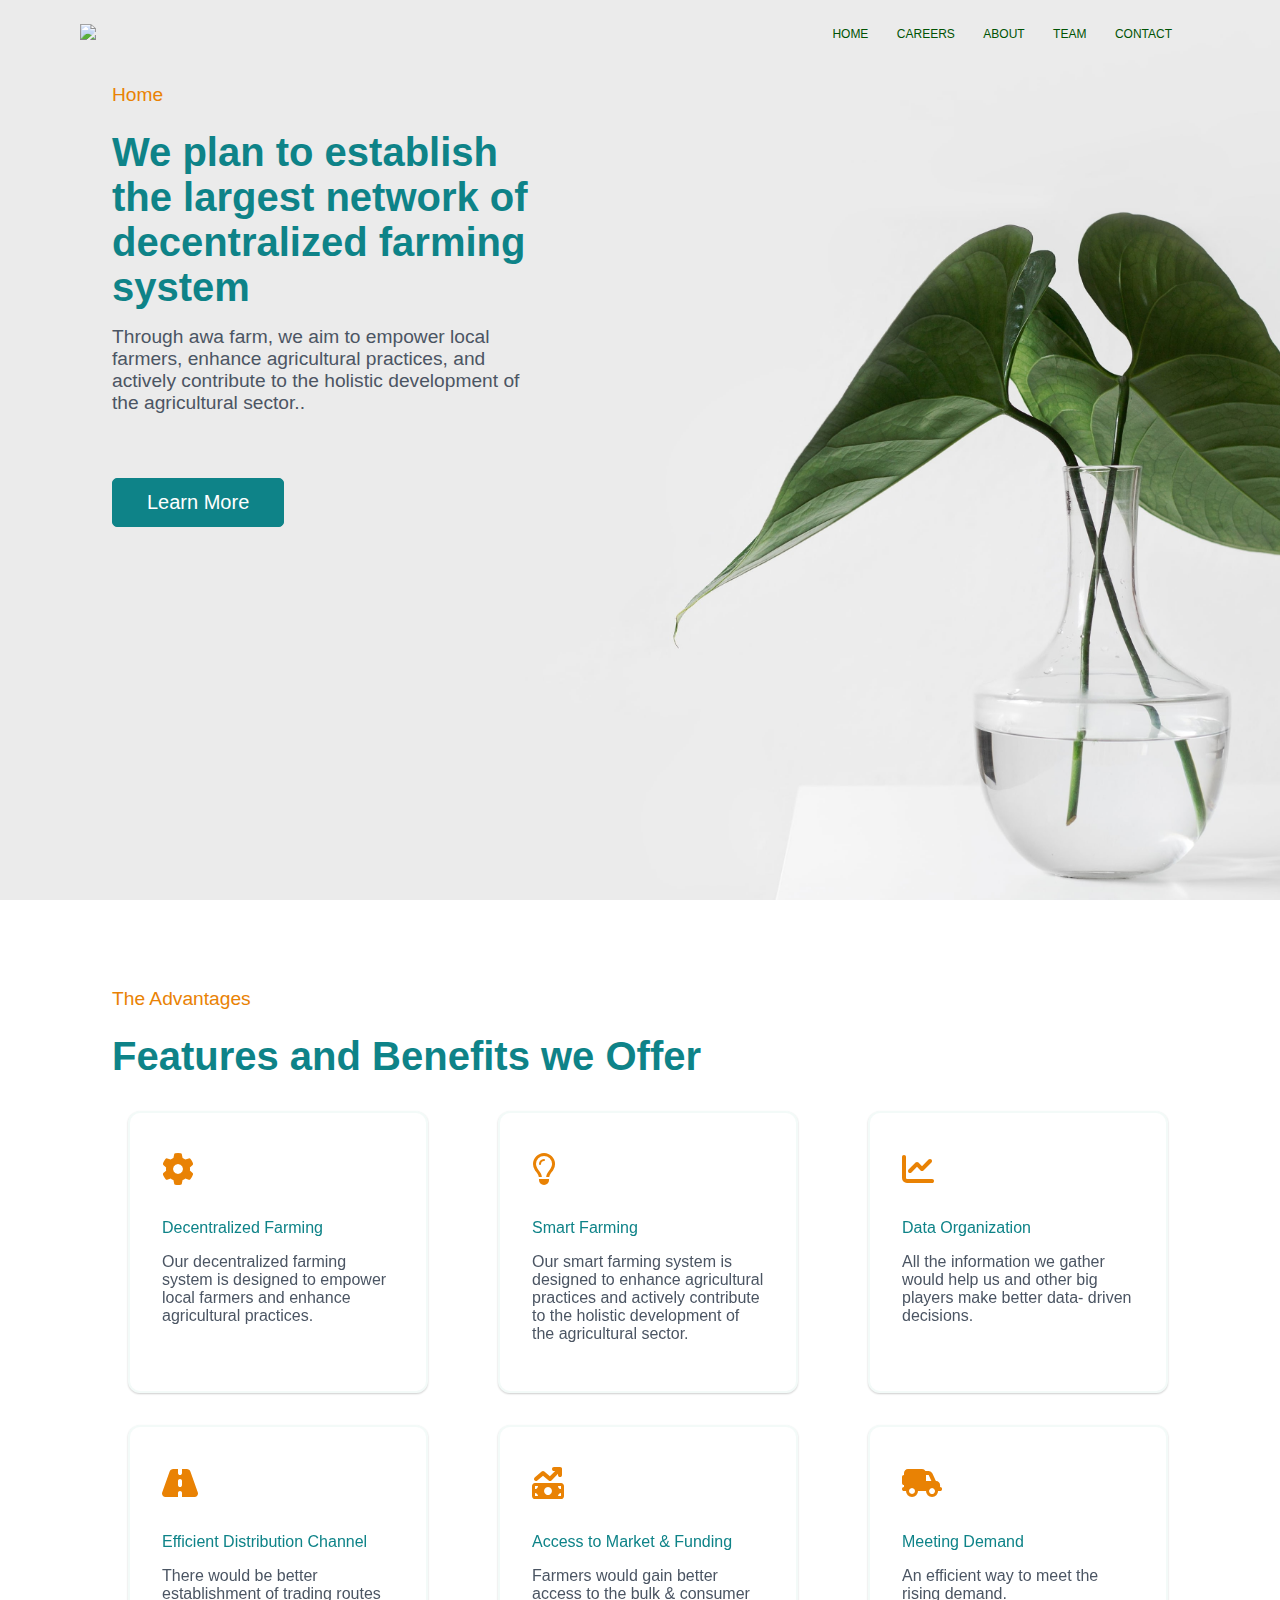
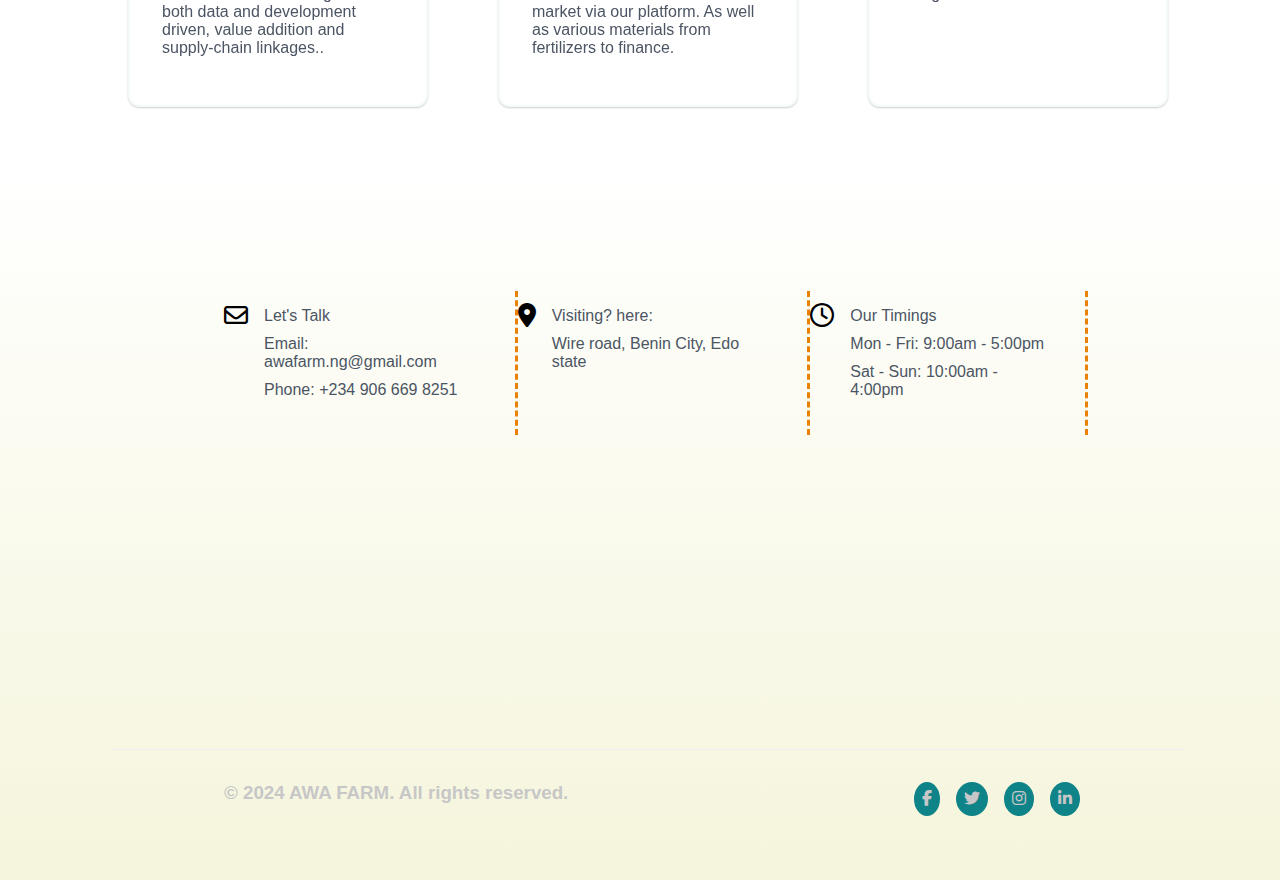
==== index.html @ efa435bb "index page design completed update features and links" ====
<!DOCTYPE html>
<html lang="en">
    <head>
        <meta charset="UTF-8">
        <!-- <meta http-equiv="X-UA-Compatible" content="IE=edge"> -->
        <meta name="viewport" content="width=device-width, initial-scale=1.0" />
        <link rel="stylesheet" href="style.css">
        <link rel="stylesheet" href="https://cdnjs.cloudflare.com/ajax/libs/font-awesome/6.4.0/css/all.min.css" />
        <title>AWA FARM</title>
    </head>
    <body>

        <div class="main">
            <div class="bg-image">
                <nav id="navbar">
                    <a href="#"><img src="./images/AWA FARM 2.svg"></a>
                    <div class="nav-links" id="navLinks">
                        <i class="fa fa-times" onclick="hideMenu()"></i>
        
                        <ul>
                            <li><a href="#">HOME</a></li>
                            <li><a href="#">CAREERS</a></li>
                            <li><a href="#">ABOUT</a></li>
                            <li><a href="#">TEAM</a></li>
                            <li><a href="#">CONTACT</a></li>
                        </ul>
                    </div>
                    <i class="fa fa-bars" onclick="showMenu()"></i>
                </nav>
                
                    <!-- home box 1 -->
                <section class="home1" id="home1">
                    <div class="home1-text">
                        <span>Home</span>
                        <!-- <h1 class="grey">We plan to establish </h1>
                        <h1 class="org">the largest netwSork of </h1>
                        <h1 class="grey">decentralized farming system</h1> -->
                        <h1 class="grey">We plan to establish the largest network of decentralized farming system</h1>
                        <p>Through awa farm, we aim to empower local farmers, enhance agricultural practices, and actively contribute to the holistic development of the agricultural sector..</p>
                        <a href="#" class="home1-btn">Learn More</a>
                    </div>

                    <!-- <img src="images/farmiot.jpg" alt=""> -->
                    <div class="imgdiv">
                    </div>
                </section>
                <!-- home box 1 end -->
            </div>
            <!-- hero end -->

            <section>
                <div class="home2">

                    
                    <span>The Advantages</span>
                    <h1>Features and Benefits we Offer</h1>
               

                    <div class="home2-row">
                        <div class="home2-col">
                            <div class="titlei"><i class="fa-solid fa-gear fa-2xl"></i></div>
                            <p class="title">Decentralized Farming</p>
                            <p>Our decentralized farming system is designed to empower local farmers and enhance agricultural practices.</p>
                        </div>
                        <div class="home2-col">
                            <div class="titlei"><i class="fa-regular fa-lightbulb fa-2xl"></i></div>
                            <p class="title">Smart Farming</p>
                            <p>Our smart farming system is designed to enhance agricultural practices and actively contribute to the holistic development of the agricultural sector.</p>
                        </div>
                        <div class="home2-col">
                            <div class="titlei">
                                <i class="fa-solid fa-chart-line fa-2xl"></i></div>
                            <p class="title">Data Organization</p>
                            <p>All the information we gather would help us and other big players make better data- driven decisions.</p>
                        </div>
                        <div class="home2-col">
                            <div class="titlei"><i class="fa-solid fa-road fa-2xl"></i></div>
                            <p class="title">Efficient Distribution Channel</p>
                            <p>There would be better establishment of trading routes both data and development driven, value addition and supply-chain linkages..</p>
                        </div>
                        <div class="home2-col">
                            <div class="titlei"><i class="fa-solid fa-money-bill-trend-up fa-2xl"></i></div>
                            <p class="title">Access to Market & Funding</p>
                            <p>Farmers would gain better access to the bulk & consumer market via our platform. As well as various materials from fertilizers to finance.</p>
                        </div>
                        <div class="home2-col">
                            <div class="titlei"><i class="fa-solid fa-truck-field fa-2xl"></i></div>
                            <p class="title">Meeting Demand</p>
                            <p>An efficient way to meet the rising demand.</p>
                        </div>
                    </div>

                </div>
            </section>


            <section class="home3">
                <section class="ft-2">
                    <footer>
                        <div class="footer-cont">
                            <div class="footer-col1">
                                <div class="footer-coli"><i class="fa-regular fa-envelope fa-xl"></i></div>
                                <div class="footer-col">
                                    <p>Let's Talk</p>
                                    <p>Email: awafarm.ng@gmail.com</p>
                                    <p>Phone: +234 906 669 8251</p>
                                </div>
                            </div>

                            <div class="footer-col1">
                                <div class="footer-coli"><i class="fa-solid fa-location-dot fa-xl"></i></div>
                                <div class="footer-col">
                                    <p>Visiting? here:</p>
                                    <p>Wire road, Benin City, Edo state</p>
                                </div>
                            </div>

                            <div class="footer-col1">
                                <div class="footer-coli"><i class="fa-regular fa-clock fa-xl"></i></div>
                                <div class="footer-col">
                                    <p>Our Timings</p>
                                    <p>Mon - Fri: 9:00am - 5:00pm</p>
                                    <p>Sat - Sun: 10:00am - 4:00pm</p>
                                </div>
                            </div>
                        </div>

                    </footer>
                </section>


                <section class="ft">
                    <div class="footer-cpr">
                        <div><h3>&copy; 2024 AWA FARM. All rights reserved.</h3></div>

                        <div class="socials">
                            <div class="circle"><a><i class="fa-brands fa-facebook-f"></i></a></div>
                            <div class="circle"><a><i class="fa-brands fa-twitter"></i></a></div>
                            <div class="circle"><a><i class="fa-brands fa-instagram"></i></a></div>
                            <div class="circle"><a><i class="fa-brands fa-linkedin-in"></i></a></div>
                        </div>
                    </div>
                </section>
            </section>
        </div>






















        <!-- <script type="module" src="/script.js" >
            var navLinks = document.getElementById("navLinks");

            function showMenu(){
                navLinks.style.right = "0";
            }

            function hideMenu(){
                navLinks.style.right = "-200px";
            }

            // When the user scrolls the page, execute myFunction
            window.onscroll = function() {myFunction()};

            // Get the navbar
            var navbar = document.getElementById("navbar");

            // Get the offset position of the navbar
            var sticky = navbar.offsetTop;

            // Add the sticky class to the navbar when you reach its scroll position. Remove "sticky" when you leave the scroll position
            function myFunction() {
            if (window.pageYOffset >= sticky) {
                navbar.classList.add("sticky")
            } else {
                navbar.classList.remove("sticky");
            }
            }
        </script> -->

        <script src="/script.js"></script>
    </body>
</html>
---- style.css ----
* {
    margin: 0; 
    padding: 0;
    font-family: Ubuntu,sans-serif,ui-sans-serif,system-ui,-apple-system,BlinkMacSystemFont,Segoe UI,Roboto,Helvetica Neue,Arial,Noto Sans,sans-serif,"Apple Color Emoji","Segoe UI Emoji",Segoe UI Symbol,"Noto Color Emoji";
    box-sizing: border-box;
}

.main{ 
    width: 100%;
    /* height: 100vh; */
    position: relative;
    overflow: hidden;
}

.bg-image{
    background-image: url(./images/wallpaperflare-cropped.jpg);
    background-position: center;
    background-size: cover;
    width: 100%;
    min-height: 100vh;
    background-repeat: no-repeat;
}

nav {
    display: flex;
    padding-top: 1rem;
    /* padding-bottom: 2rem; */
    justify-content: space-between;
    align-items: center;
    padding-left: 5rem;
    padding-right: 6rem;
    /* position: sticky; */
    /* top: 0; Stick to the top of the viewport */
    /* z-index: 100; Ensure the navbar is above other elements */
    /* background-color: transparent;
    transition: background-color 0.3s ease; */
 }
 
nav img {
    width: 150x;
    /* height: 60px; */
 }
 
.nav-links {
    flex: 1;
    text-align: right;
 }
 
.nav-links ul li {
    list-style: none;
    display: inline-block;
    padding: 8px 12px;
    position: relative;
 }
 
.nav-links ul li a {
    color: #005304;
    text-decoration: none;
    font-size: 0.75rem;
    /* font-family: Arial, Helvetica, sans-serif; */
 }
 
.nav-links ul li::after {
    content: '';
    width: 0%;
    height: 2px;
    background: #0e8388;
    display: block;
    margin:auto;
    transition: 0.5s;
 }
 
 .nav-links ul li:hover::after{
    width: 100%;
 }

 nav .fa {
    display: none;
 }

/* .sticky {
    position: fixed;
    top: 0;
    width: 100%;
}

.sticky + .content {
    padding-top: 60px;
} */




 /* home box 1 */

section {
    padding: 1rem 6rem 1.5rem 7rem;
}

.home1{
    display: flex;
    position: relative;
    width: 50%;
    /* min-height: 70vh; */
    align-items: center;
    /* flex: 1; */
    /* flex-wrap: wrap; */
}

.home1-text{
    /* display: flex; */
    /* flex-direction: column; */
    /* justify-content: center; */
    /* align-items: flex-start; */
    /* width: 50%; */
    /* overflow: hidden; */
    padding: 1rem 0  1rem 0;
}


.home1 .home1-text span, .home2 span{
    font-size: 1.2rem;
    font-weight: 400;
    color: #E98204;
    /* padding-bottom: 2rem; */
    /* animation-delay: 600s; */
}

.home1-text h1{
    font-size: 2.5rem;
    font-weight: 700;
    color: #0e8388;
    padding-bottom: 1rem;
    padding-top: 1.5rem;
    align-content: center;
    display: flex;
    flex-wrap: wrap;
    /* animation-delay: 600s; */
}

.home1-text p{
    font-size: 1.2rem;
    font-weight: 400;
    /* color: #0e8388; */
    color: #4b5563;
    padding-bottom: 1rem;
    /* animation-delay: 600s; */
}

.home1-btn {
    display: inline-block;
    text-decoration: none;
    border: 1px solid #fff;
    padding: 12px 34px;
    font-size: 20px;
    background: transparent;
    position: relative;
    cursor: pointer;
    background: #0e8388;
    color: #fff;
    margin-top: 3rem;
    animation-delay: 600s;
    /* font-weight: bold; */
    border: 1px solid #0e8388;
    border-radius: 5px;
 }
 
 .home1-btn:hover {
    /* background: #0e8388; */
    /* color: #fff; */
    border: 1px solid #000;
    transition: 1s;
 }


/* .imgdiv{ */
    /* background-color: red; */
    /* width: 50%;
    overflow: hidden;
    padding: 2rem; */
    /* text-wrap: wrap; */
/* } */

@media(max-width: 700px) {
    .bg-image{
        background: linear-gradient(#ebebeb,#d8edd9);
        /* background: linear-gradient(to right, #4eb1b8, #007c07); */
        transition: background-color 400s ease; 
        background-size: auto;
    }

    section {
        padding: 16px 40px;
    }

    nav{
        padding: 16px 40px 0 20px;
    }

    .home1-text h1{
        font-size: 20px;
        padding-bottom: 16px;
        padding-top: 20px;
        
    }
    .home1{
        width: 100%;
    }
 
    .home1-text{
        padding: 16px 0  0 0;
        align-items: center;
        text-align: center;
    }

    .home1-text p{
        font-size: 16px;
        padding-bottom: 14px;
    }

    .home1-btn{
        align-items: center;
        margin-top: 20px;
    }

    .nav-links ul li {
        display: block;
    }
 
    .nav-links {
        position: absolute;
        background: #0e8388;
        height: 100vh;
        width: 200px;
        top: 0;
        right: -300px;
        text-align: left;
        z-index: 2;
        transition: 1s;
    }
 
    .nav-links ul {
        padding: 30px;
    }

    .nav-links ul li a {
        color: #fff;
    }
    nav .fa {
        display: block;
        color: #d3d0d0;
        margin: 10px;
        font-size: 22px;
        cursor: pointer;
    }
 }
 

/* home2 */
.home2{
    /* height: 100vh; */
    width: 100%;
    background-color: #fff;
    padding-top: 4.5rem;
    margin-bottom: 1rem;
}


/* .home2 span{
    
} */

.home2 h1{
    font-size: 2.5rem;
    font-weight: 700;
    color: #0e8388;
    padding-bottom: 1rem;
    padding-top: 1.5rem;
    align-content: center;
    display: flex;
    flex-wrap: wrap;
    /* animation-delay: 600s; */
}

.home2-row{
    display: flex;
    flex-wrap: wrap;
    justify-content: space-between;
    /* width: 100%; */
    /* padding: 1rem 6rem 1.5rem 7rem; */
}

.home2-col{
    /* flex: 0 0 calc(33.333% - 32px); */
    flex: 0 0 300px;
    flex-wrap: wrap;
    /* width: 100%; */
    padding: 32px;
    border-radius: 0.75rem;
    box-sizing: border-box;
    /* box-shadow: #005304; */
    /* --tw-bg-opacity: 1; */
    /* background-color: rgb(251 252 248 / var(--tw-bg-opacity)); */
    border:2px solid rgba(220, 241, 234, 0.342);
    backdrop-filter: blur(30px);
    box-shadow: 0px 1px 2px 0px rgb(0 0 0 / .2); /* shadow alt 0 1px 3px 0 rgb(0 0 0 / .1)/ 0 0 10px rgba(0,0,0,.2)*/
    margin: 1rem;
}

.home2-col p{
    padding-bottom: 1rem;
    color: #4b5563;
} 

.home2-col .titlei{
    padding: 1rem 0;
    margin-bottom: 1.5rem;
}

.home2-col .title{
    color: #0e8388;
}

.home2-col i{
    color: #e98204;
}

/* footer */

.footer-cpr {
    color: #c7c7c7;
    display: flex;
    flex-wrap: wrap;
    justify-content: space-between;
    /* padding: 1rem 0; */
    margin: 1rem 0;
}

.footer-cpr .socials{
    display: flex;
    justify-content: center;
    align-items: center;
    /* padding: 1rem 0; */
}

.footer-cpr .socials .circle{
    background-color: #0e8388;
    border-radius: 50%;
    padding: 0.5rem;
    margin: 0 0.5rem;
    cursor: pointer;
}

.ft{
    border-top: 1px solid #eee;
}

.footer-cont{
    display: flex;
    /* flex-wrap: wrap; */
    justify-content: space-between;
    align-items: center;
    margin-top: 5rem;
    /* padding: 1rem 0; */
}

.footer-col1{
    padding: 1rem 0;
    margin: 1rem 0;
    display: flex;
    /* flex-wrap: wrap; */
    border-right: 3px dashed #e98204;
    height: 9rem;
}

.footer-col{
    margin-right: 2rem;
    margin-left: 1rem;
}

.footer-col p{
    color: #4b5563;
    margin-bottom: 10px;

}

footer{
    min-height: 50vh;
}

.home3{
    background: linear-gradient(to bottom, rgb(255, 255, 255), beige);
    
}

@media(max-width: 700px){
    .footer-cont{
        flex-direction: column;
        align-items: center;
    }

    .footer-col1{
        border-right: none;
        height: auto;
        width: 100%;
    }
}
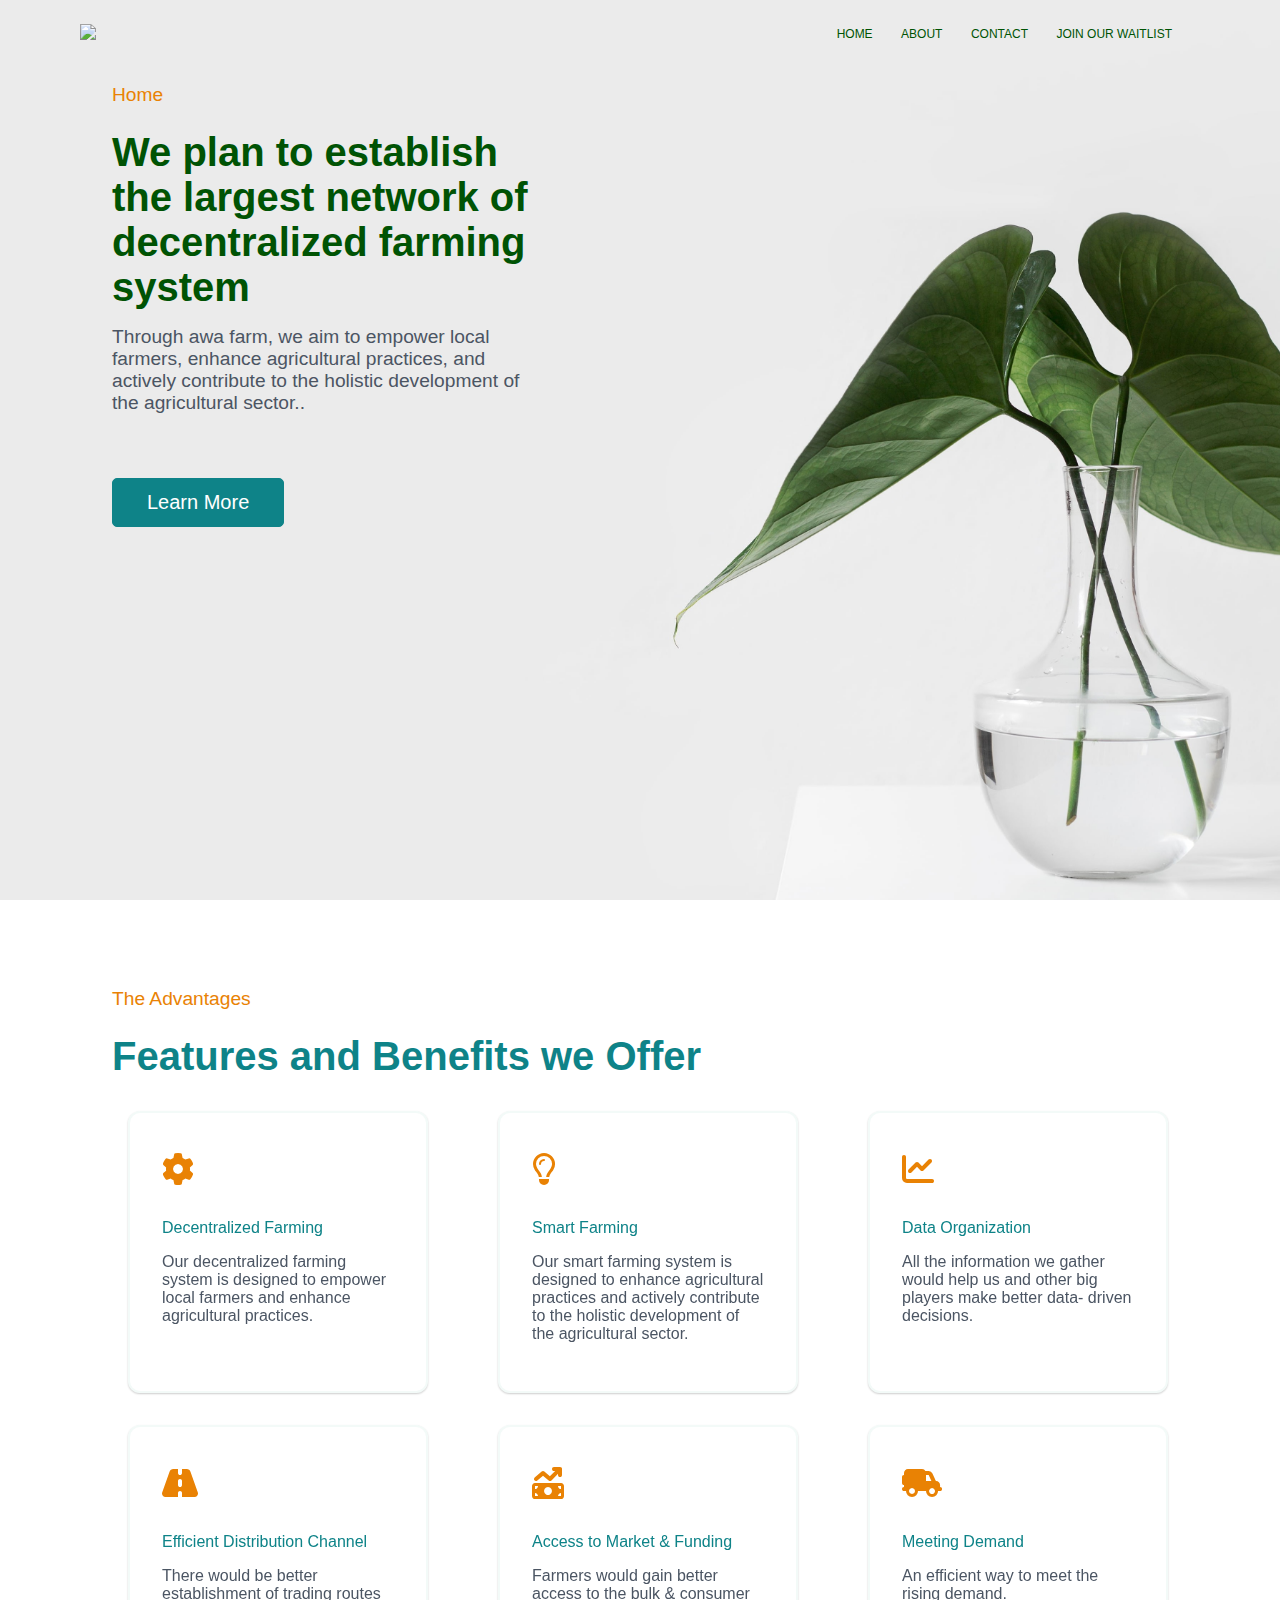
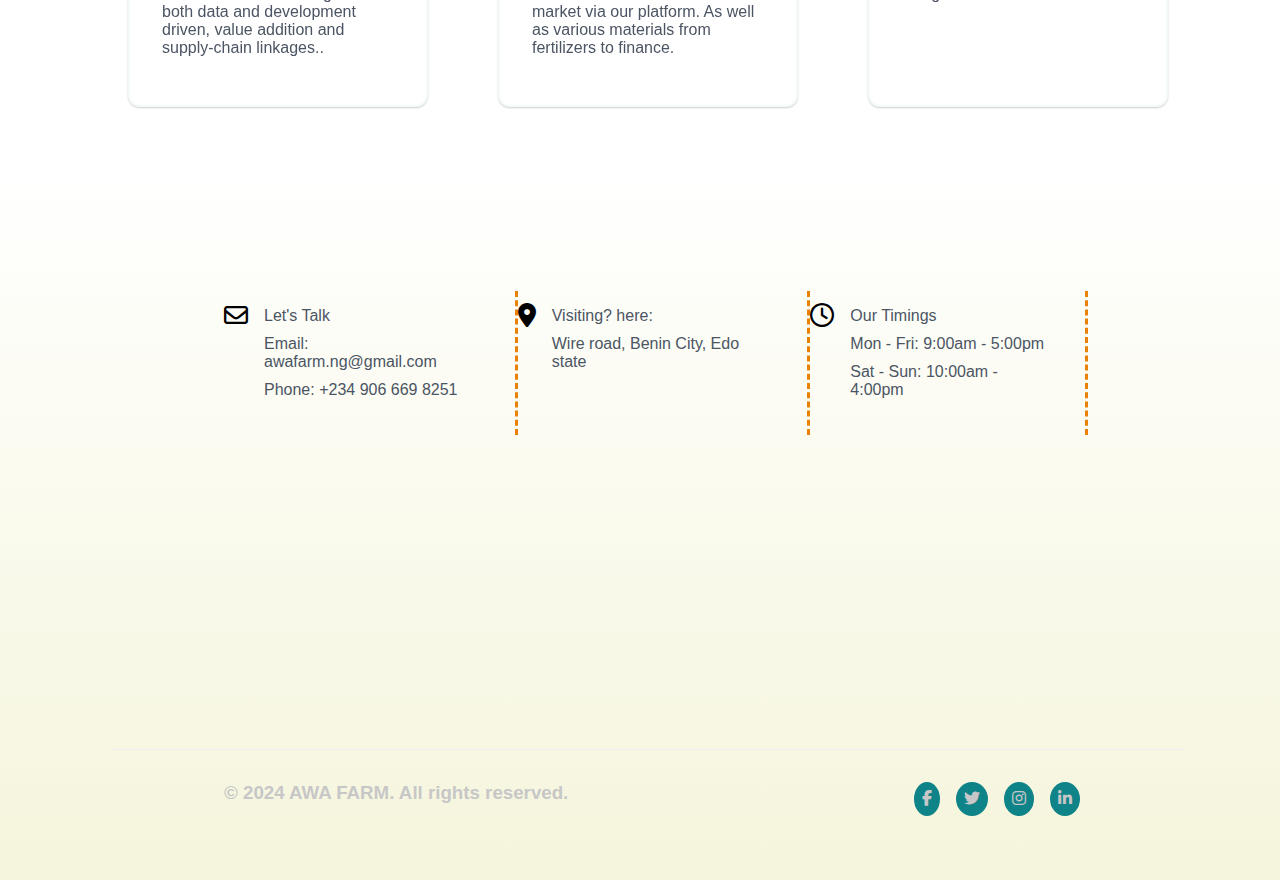
==== commit 36ed19a5: "Merge branch 'main' of https://github.com/mersaii/AWA-FARM" ====
--- a/index.html
+++ b/index.html
@@ -4,6 +4,7 @@
         <meta charset="UTF-8">
         <!-- <meta http-equiv="X-UA-Compatible" content="IE=edge"> -->
         <meta name="viewport" content="width=device-width, initial-scale=1.0" />
+        <link rel="icon" type="image/x-icon" href="./images/AWA FARM 2.svg">
         <link rel="stylesheet" href="style.css">
         <link rel="stylesheet" href="https://cdnjs.cloudflare.com/ajax/libs/font-awesome/6.4.0/css/all.min.css" />
         <title>AWA FARM</title>
@@ -19,10 +20,9 @@
         
                         <ul>
                             <li><a href="#">HOME</a></li>
-                            <li><a href="#">CAREERS</a></li>
-                            <li><a href="#">ABOUT</a></li>
-                            <li><a href="#">TEAM</a></li>
+                            <li><a href="./about.html">ABOUT</a></li>
                             <li><a href="#">CONTACT</a></li>
+                            <li><a href="#">JOIN OUR WAITLIST</a></li>
                         </ul>
                     </div>
                     <i class="fa fa-bars" onclick="showMenu()"></i>
@@ -155,16 +155,6 @@
 
 
 
-
-
-
-
-
-
-
-
-
-
         <!-- <script type="module" src="/script.js" >
             var navLinks = document.getElementById("navLinks");
 
--- a/style.css
+++ b/style.css
@@ -129,7 +129,7 @@
 .home1-text h1{
     font-size: 2.5rem;
     font-weight: 700;
-    color: #0e8388;
+    color: #005304;
     padding-bottom: 1rem;
     padding-top: 1.5rem;
     align-content: center;
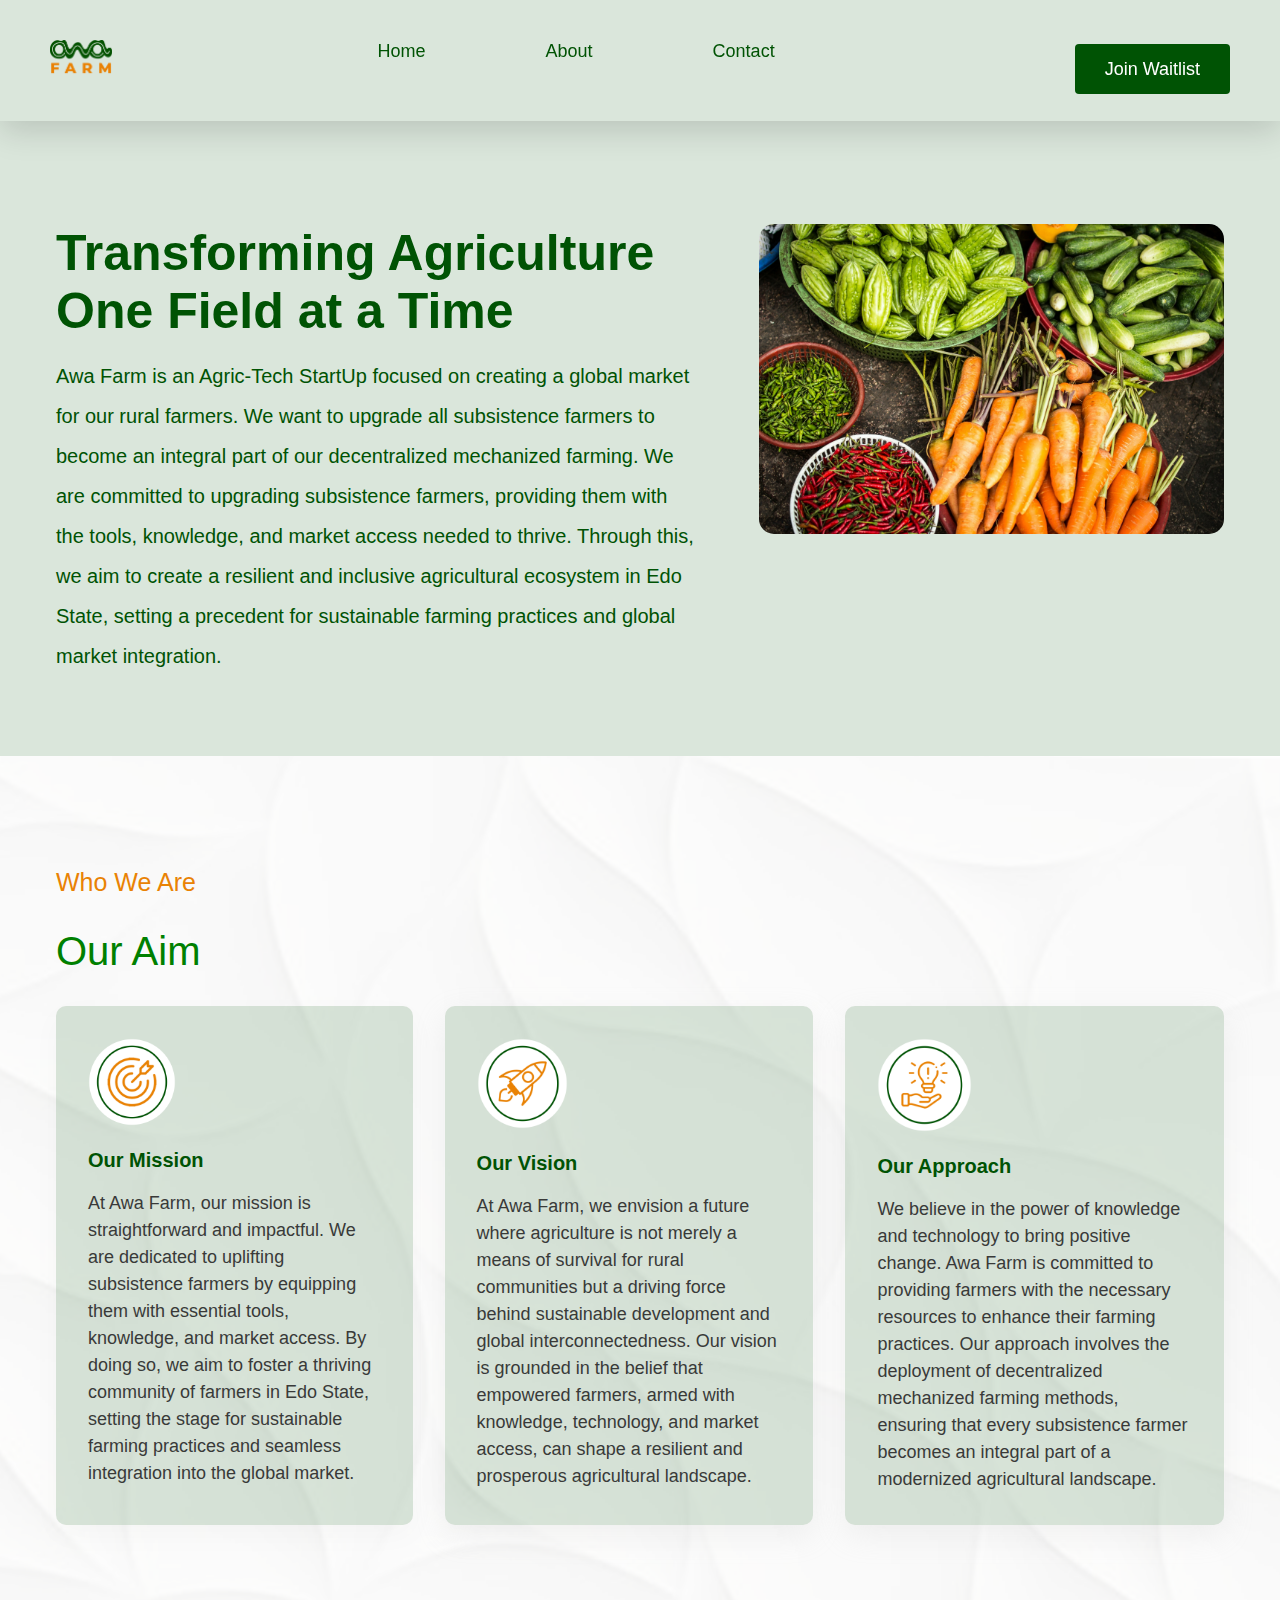
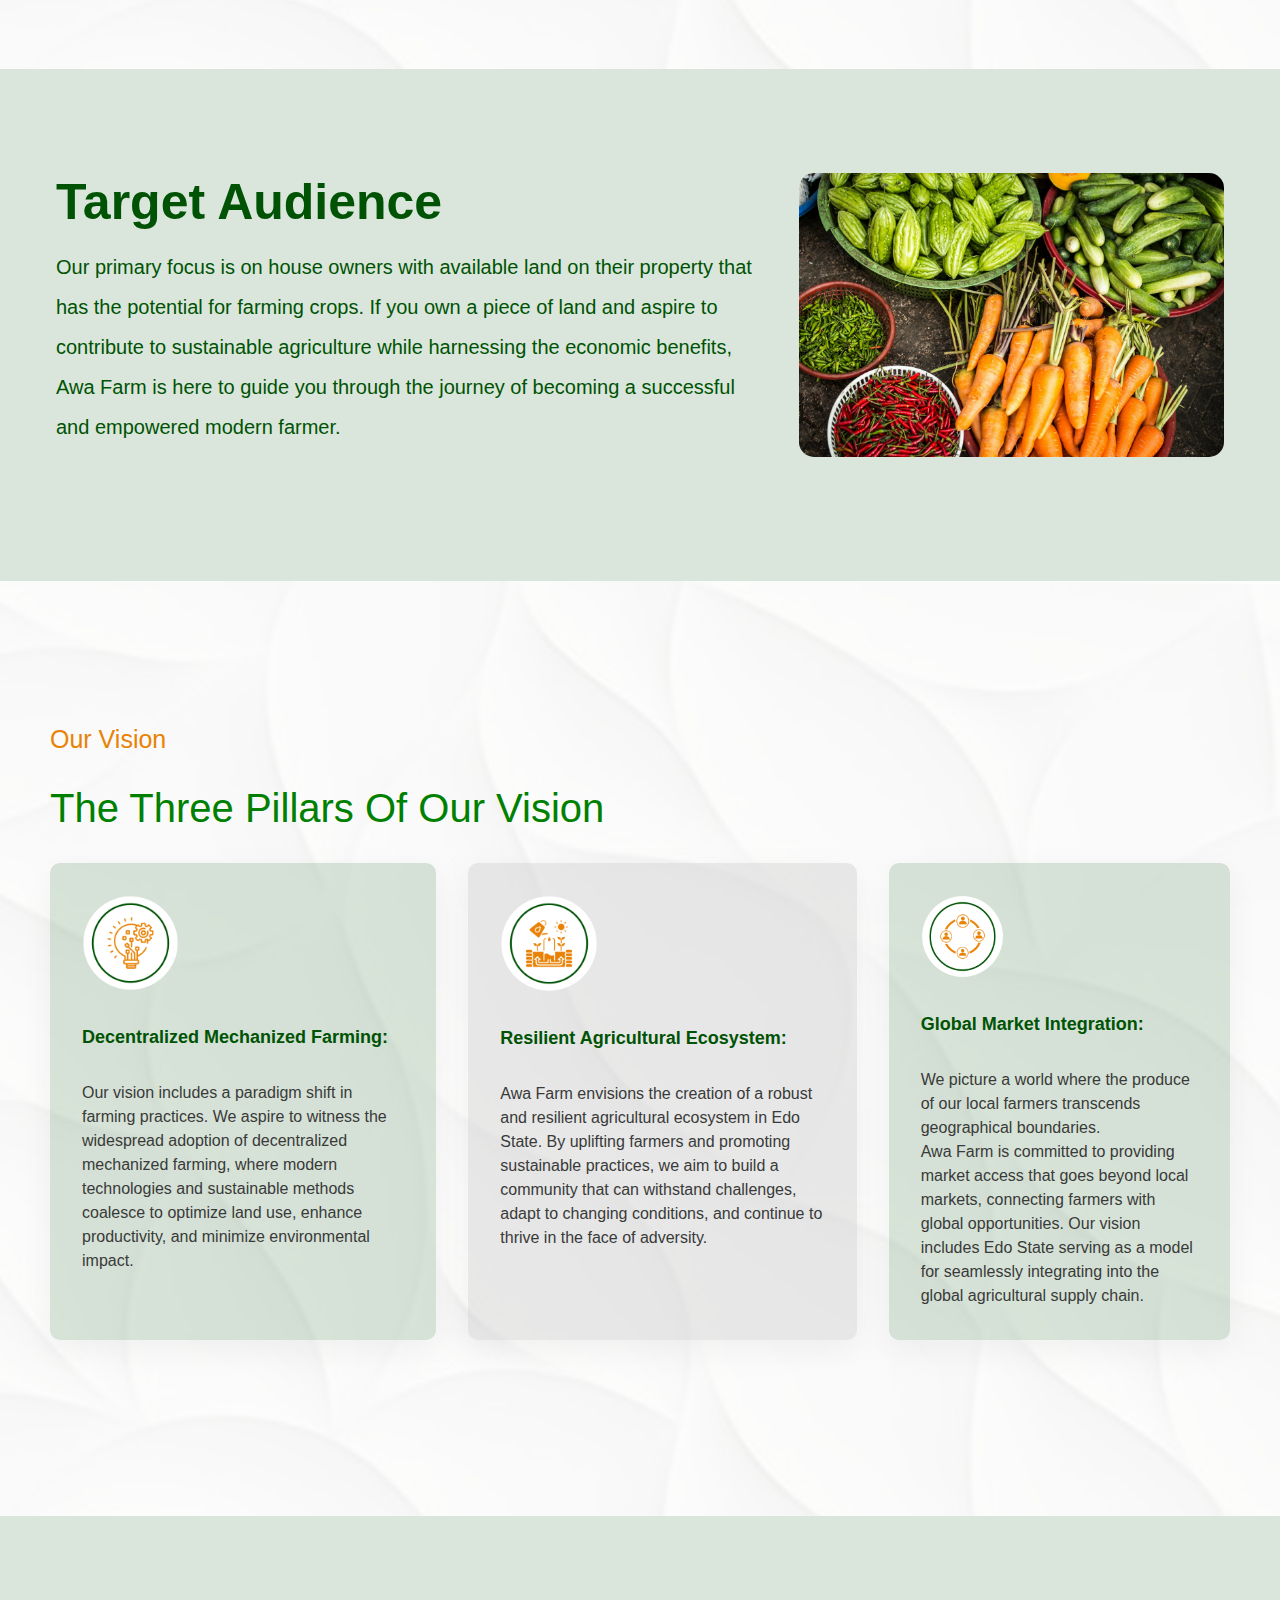
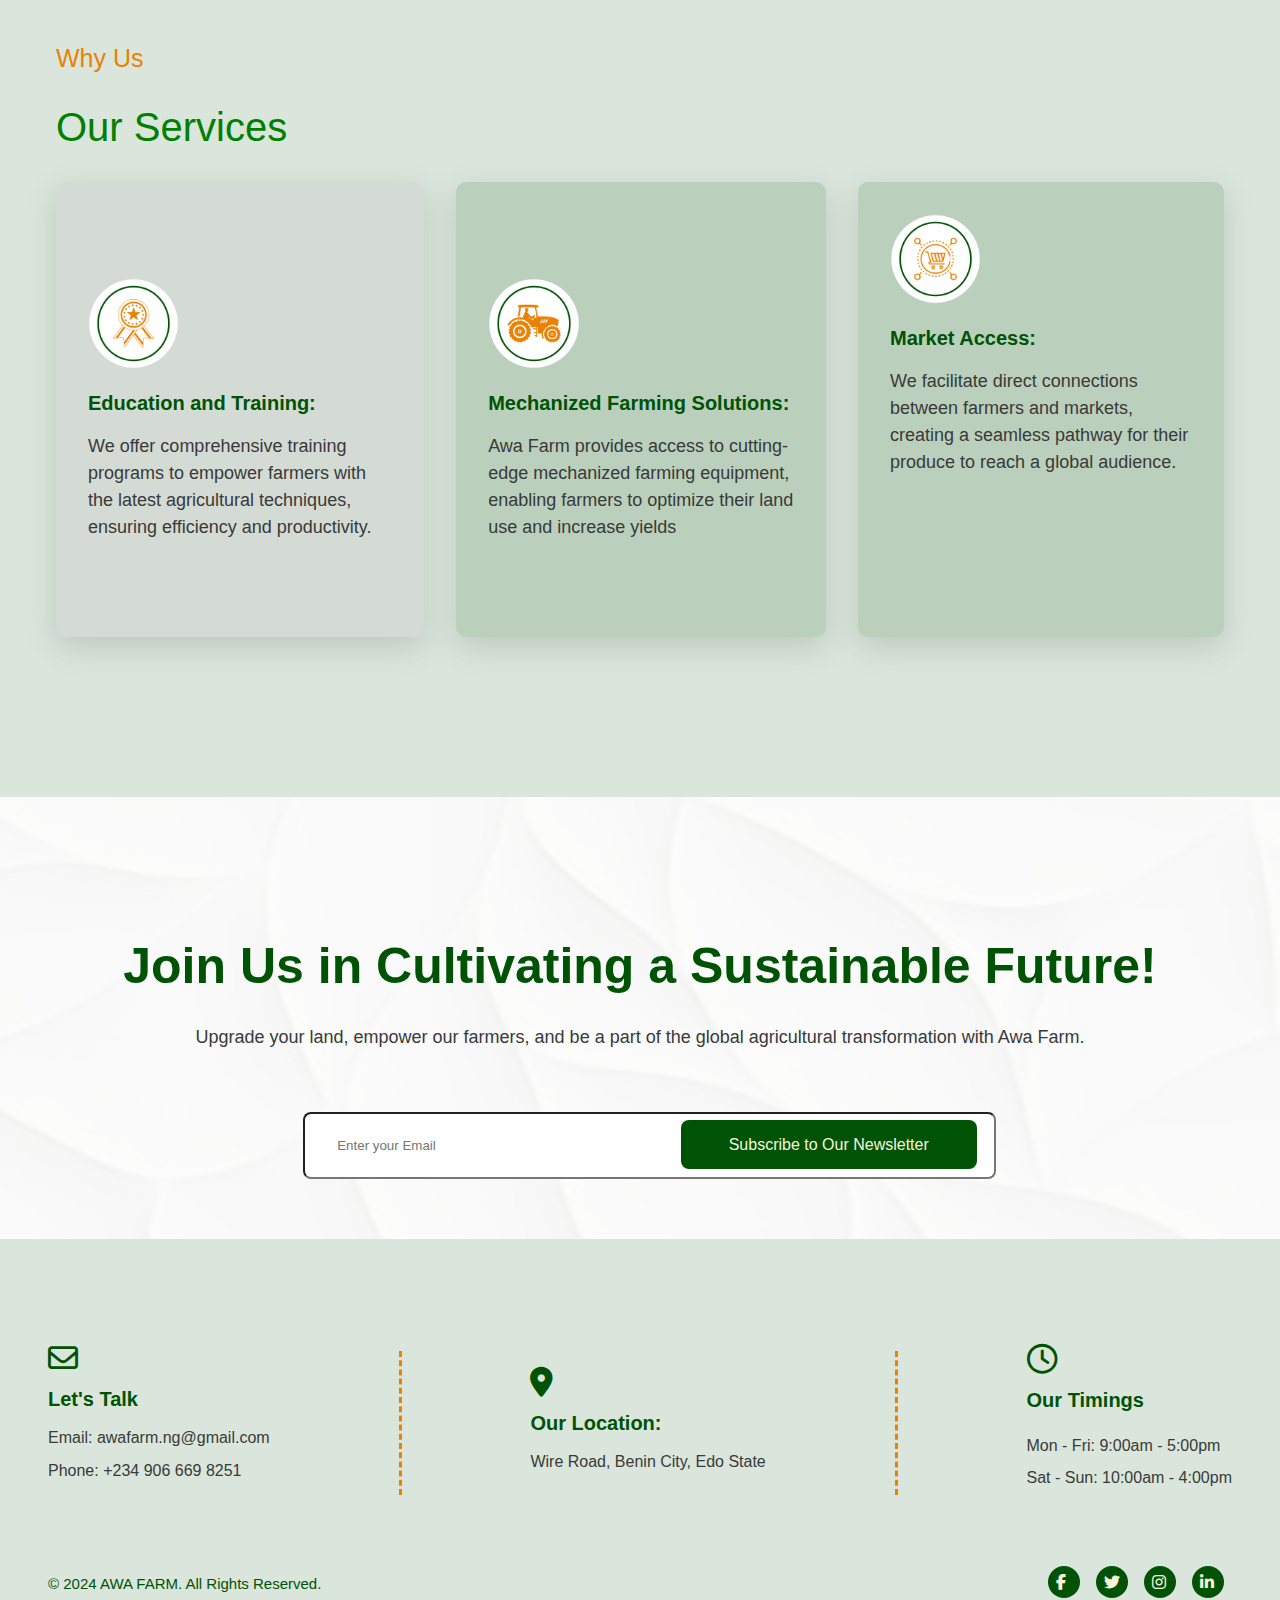
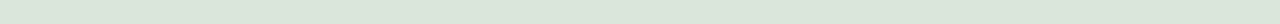
==== commit bf2fd841: "updated" ====
--- a/index.html
+++ b/index.html
@@ -1,190 +1,354 @@
 <!DOCTYPE html>
-<html lang="en">
-    <head>
-        <meta charset="UTF-8">
-        <!-- <meta http-equiv="X-UA-Compatible" content="IE=edge"> -->
-        <meta name="viewport" content="width=device-width, initial-scale=1.0" />
-        <link rel="icon" type="image/x-icon" href="./images/AWA FARM 2.svg">
-        <link rel="stylesheet" href="style.css">
-        <link rel="stylesheet" href="https://cdnjs.cloudflare.com/ajax/libs/font-awesome/6.4.0/css/all.min.css" />
-        <title>AWA FARM</title>
-    </head>
-    <body>
-
-        <div class="main">
-            <div class="bg-image">
-                <nav id="navbar">
-                    <a href="#"><img src="./images/AWA FARM 2.svg"></a>
-                    <div class="nav-links" id="navLinks">
-                        <i class="fa fa-times" onclick="hideMenu()"></i>
+<html>
+  <head>
+    <meta charset="utf-8" />
+    <meta http-equiv="X-UA-Compatible" content="IE=edge" />
+    <title>About Us</title>
+    <meta name="viewport" content="width=device-width, initial-scale=1" />
+    <link rel="stylesheet" type="text/css" media="screen" href="about.css" />
+    <link rel="icon" type="image/x-icon" href="./images/Group 3.png" />
+    <link
+      rel="stylesheet"
+      href="https://cdnjs.cloudflare.com/ajax/libs/font-awesome/6.4.0/css/all.min.css"
+    />
+  </head>
+  <body>
+    <header id="home">
+      <div class="nav-container">
+        <div class="logo">
+          <img src="./images/Group 3.png" alt="">
+        </div>
+        <div class="nav-links hide">
+          <div class="nav-inner1">
+            <nav>
+              <ul>
+                <li><a href="#home">Home</a></li>
+                <li><a href="#about-us">About</a></li>
+                <li><a href="#contact-us">Contact</a></li>
+              </ul>
+            </nav>
+          </div>
+
+          <div class="nav-inner2">
+            <div class="search">
+              <a href="#"><i class="fa fab-search"></i></a>
+              <div class="navbtn-container">
+                <a href="./waitlist.html" class="navbtn">Join Waitlist</a>
+              </div>
+            </div>
+          </div>
+        </div>
         
-                        <ul>
-                            <li><a href="#">HOME</a></li>
-                            <li><a href="./about.html">ABOUT</a></li>
-                            <li><a href="#">CONTACT</a></li>
-                            <li><a href="#">JOIN OUR WAITLIST</a></li>
-                        </ul>
-                    </div>
-                    <i class="fa fa-bars" onclick="showMenu()"></i>
-                </nav>
-                
-                    <!-- home box 1 -->
-                <section class="home1" id="home1">
-                    <div class="home1-text">
-                        <span>Home</span>
-                        <!-- <h1 class="grey">We plan to establish </h1>
-                        <h1 class="org">the largest netwSork of </h1>
-                        <h1 class="grey">decentralized farming system</h1> -->
-                        <h1 class="grey">We plan to establish the largest network of decentralized farming system</h1>
-                        <p>Through awa farm, we aim to empower local farmers, enhance agricultural practices, and actively contribute to the holistic development of the agricultural sector..</p>
-                        <a href="#" class="home1-btn">Learn More</a>
-                    </div>
-
-                    <!-- <img src="images/farmiot.jpg" alt=""> -->
-                    <div class="imgdiv">
-                    </div>
-                </section>
-                <!-- home box 1 end -->
-            </div>
-            <!-- hero end -->
-
-            <section>
-                <div class="home2">
-
-                    
-                    <span>The Advantages</span>
-                    <h1>Features and Benefits we Offer</h1>
-               
-
-                    <div class="home2-row">
-                        <div class="home2-col">
-                            <div class="titlei"><i class="fa-solid fa-gear fa-2xl"></i></div>
-                            <p class="title">Decentralized Farming</p>
-                            <p>Our decentralized farming system is designed to empower local farmers and enhance agricultural practices.</p>
-                        </div>
-                        <div class="home2-col">
-                            <div class="titlei"><i class="fa-regular fa-lightbulb fa-2xl"></i></div>
-                            <p class="title">Smart Farming</p>
-                            <p>Our smart farming system is designed to enhance agricultural practices and actively contribute to the holistic development of the agricultural sector.</p>
-                        </div>
-                        <div class="home2-col">
-                            <div class="titlei">
-                                <i class="fa-solid fa-chart-line fa-2xl"></i></div>
-                            <p class="title">Data Organization</p>
-                            <p>All the information we gather would help us and other big players make better data- driven decisions.</p>
-                        </div>
-                        <div class="home2-col">
-                            <div class="titlei"><i class="fa-solid fa-road fa-2xl"></i></div>
-                            <p class="title">Efficient Distribution Channel</p>
-                            <p>There would be better establishment of trading routes both data and development driven, value addition and supply-chain linkages..</p>
-                        </div>
-                        <div class="home2-col">
-                            <div class="titlei"><i class="fa-solid fa-money-bill-trend-up fa-2xl"></i></div>
-                            <p class="title">Access to Market & Funding</p>
-                            <p>Farmers would gain better access to the bulk & consumer market via our platform. As well as various materials from fertilizers to finance.</p>
-                        </div>
-                        <div class="home2-col">
-                            <div class="titlei"><i class="fa-solid fa-truck-field fa-2xl"></i></div>
-                            <p class="title">Meeting Demand</p>
-                            <p>An efficient way to meet the rising demand.</p>
-                        </div>
-                    </div>
-
-                </div>
-            </section>
-
-
-            <section class="home3">
-                <section class="ft-2">
-                    <footer>
-                        <div class="footer-cont">
-                            <div class="footer-col1">
-                                <div class="footer-coli"><i class="fa-regular fa-envelope fa-xl"></i></div>
-                                <div class="footer-col">
-                                    <p>Let's Talk</p>
-                                    <p>Email: awafarm.ng@gmail.com</p>
-                                    <p>Phone: +234 906 669 8251</p>
-                                </div>
-                            </div>
-
-                            <div class="footer-col1">
-                                <div class="footer-coli"><i class="fa-solid fa-location-dot fa-xl"></i></div>
-                                <div class="footer-col">
-                                    <p>Visiting? here:</p>
-                                    <p>Wire road, Benin City, Edo state</p>
-                                </div>
-                            </div>
-
-                            <div class="footer-col1">
-                                <div class="footer-coli"><i class="fa-regular fa-clock fa-xl"></i></div>
-                                <div class="footer-col">
-                                    <p>Our Timings</p>
-                                    <p>Mon - Fri: 9:00am - 5:00pm</p>
-                                    <p>Sat - Sun: 10:00am - 4:00pm</p>
-                                </div>
-                            </div>
-                        </div>
-
-                    </footer>
-                </section>
-
-
-                <section class="ft">
-                    <div class="footer-cpr">
-                        <div><h3>&copy; 2024 AWA FARM. All rights reserved.</h3></div>
-
-                        <div class="socials">
-                            <div class="circle"><a><i class="fa-brands fa-facebook-f"></i></a></div>
-                            <div class="circle"><a><i class="fa-brands fa-twitter"></i></a></div>
-                            <div class="circle"><a><i class="fa-brands fa-instagram"></i></a></div>
-                            <div class="circle"><a><i class="fa-brands fa-linkedin-in"></i></a></div>
-                        </div>
-                    </div>
-                </section>
-            </section>
-        </div>
-
-
-
-
-
-
-
-
-
-
-
-
-        <!-- <script type="module" src="/script.js" >
-            var navLinks = document.getElementById("navLinks");
-
-            function showMenu(){
-                navLinks.style.right = "0";
-            }
-
-            function hideMenu(){
-                navLinks.style.right = "-200px";
-            }
-
-            // When the user scrolls the page, execute myFunction
-            window.onscroll = function() {myFunction()};
-
-            // Get the navbar
-            var navbar = document.getElementById("navbar");
-
-            // Get the offset position of the navbar
-            var sticky = navbar.offsetTop;
-
-            // Add the sticky class to the navbar when you reach its scroll position. Remove "sticky" when you leave the scroll position
-            function myFunction() {
-            if (window.pageYOffset >= sticky) {
-                navbar.classList.add("sticky")
-            } else {
-                navbar.classList.remove("sticky");
-            }
-            }
-        </script> -->
-
-        <script src="/script.js"></script>
-    </body>
-</html>+        <button class="ham-btn">
+          <svg
+            xmlns="http://www.w3.org/2000/svg"
+            width="42"
+            height="40"
+            viewBox="0 0 18 12"
+          >
+            <path
+              id="ic_menu_24px"
+              d="M3,18H21V16H3Zm0-5H21V11H3ZM3,6V8H21V6Z"
+              transform="translate(-3 -6)"
+              fill="#005304"
+            />
+          </svg>
+        </button>
+      </div>
+    </header>
+
+    <!-- section 1 -->
+
+    <div class="about-bio" id="about-us">
+      <div class="about-bio-flex">
+        <div class="about-bio-text">
+          <p class="about-bio-tagline">
+            Transforming Agriculture One Field at a Time
+          </p>
+          <p class="about-bio-main">
+            Awa Farm is an Agric-Tech StartUp focused on creating a global
+            market for our rural farmers. We want to upgrade all subsistence
+            farmers to become an integral part of our decentralized mechanized
+            farming. We are committed to upgrading subsistence farmers,
+            providing them with the tools, knowledge, and market access needed
+            to thrive. Through this, we aim to create a resilient and inclusive
+            agricultural ecosystem in Edo State, setting a precedent for
+            sustainable farming practices and global market integration.
+          </p>
+        </div>
+        <div class="bio-image">
+          <img src="./images/vegetables.jpg" alt="" />
+        </div>
+      </div>
+    </div>
+
+    <!-- section 2 mission statement -->
+
+    <div class="mission-container">
+      <div class="mission-heading">
+        <p class="mission-tagline">Who We Are</p>
+        <p class="mission-title">Our Aim</p>
+      </div>
+      <div class="mission-flex">
+        <div class="mission-box1">
+          <div class="mission-icon">
+            <img src="./images/Mission Icon.png" alt="" width="30%" />
+          </div>
+          <p class="mission-box1-text">
+            <span>Our Mission</span> <br />
+            At Awa Farm, our mission is straightforward and impactful. We are
+            dedicated to uplifting subsistence farmers by equipping them with
+            essential tools, knowledge, and market access. By doing so, we aim
+            to foster a thriving community of farmers in Edo State, setting the
+            stage for sustainable farming practices and seamless integration
+            into the global market.
+          </p>
+        </div>
+        <div class="mission-box2">
+          <div class="mission-icon">
+            <img src="./images/Vision Icon.png" alt="" width="30%" />
+          </div>
+          <p class="mission-box1-text">
+            <span>Our Vision</span> <br />
+            At Awa Farm, we envision a future where agriculture is not merely a
+            means of survival for rural communities but a driving force behind
+            sustainable development and global interconnectedness. Our vision is
+            grounded in the belief that empowered farmers, armed with knowledge,
+            technology, and market access, can shape a resilient and prosperous
+            agricultural landscape.
+          </p>
+        </div>
+        <div class="mission-box3">
+          <div class="mission-icon">
+            <img src="./images/Icon 1.png" alt="" width="30%" />
+          </div>
+          <p class="mission-box1-text">
+            <span>Our Approach</span> <br />
+            We believe in the power of knowledge and technology to bring
+            positive change. Awa Farm is committed to providing farmers with the
+            necessary resources to enhance their farming practices. Our approach
+            involves the deployment of decentralized mechanized farming methods,
+            ensuring that every subsistence farmer becomes an integral part of a
+            modernized agricultural landscape.
+          </p>
+        </div>
+      </div>
+    </div>
+
+    <!-- section 3 target audience -->
+
+    <div class="target-bio">
+      <div class="bio-flex">
+        <div class="bio-text">
+          <p class="tagline">Target Audience</p>
+          <p class="bio-main">
+            Our primary focus is on house owners with available land on their
+            property that has the potential for farming crops. If you own a
+            piece of land and aspire to contribute to sustainable agriculture
+            while harnessing the economic benefits, Awa Farm is here to guide
+            you through the journey of becoming a successful and empowered
+            modern farmer.
+          </p>
+        </div>
+        <div class="target-bio-image">
+          <img src="./images/vegetables.jpg" alt="" />
+        </div>
+      </div>
+    </div>
+
+    <!-- section 4 pillars of vision -->
+
+    <div class="vision-container">
+      <div class="vision-heading">
+        <p class="vision-tagline">Our Vision</p>
+        <p class="vision-title">The Three Pillars Of Our Vision</p>
+      </div>
+      <div class="vision-flex">
+        <div class="vision-box1">
+          <div class="mission-icon">
+            <img src="./images/decentralized Icon.png" alt="" width="30%" />
+          </div>
+          <p class="vision-box1-text-title">
+            Decentralized Mechanized Farming:
+          </p>
+          <p class="vision-box1-text-inner">
+            Our vision includes a paradigm shift in farming practices. We aspire
+            to witness the widespread adoption of decentralized mechanized
+            farming, where modern technologies and sustainable methods coalesce
+            to optimize land use, enhance productivity, and minimize
+            environmental impact.
+          </p>
+        </div>
+        <div class="vision-box2">
+          <div class="mission-icon">
+            <img src="./images/eco-system icon.png" alt="" width="30%" />
+          </div>
+          <p class="vision-box1-text-title">
+            Resilient Agricultural Ecosystem:
+          </p>
+          <p class="vision-box1-text-inner">
+            Awa Farm envisions the creation of a robust and resilient
+            agricultural ecosystem in Edo State. By uplifting farmers and
+            promoting sustainable practices, we aim to build a community that
+            can withstand challenges, adapt to changing conditions, and continue
+            to thrive in the face of adversity.
+          </p>
+        </div>
+        <div class="vision-box3">
+          <div class="mission-icon">
+            <img src="./images/Global Icon.png" alt="" width="30%" />
+          </div>
+          <p class="vision-box1-text-title">Global Market Integration:</p>
+          <p class="vision-box1-text-inner">
+            We picture a world where the produce of our local farmers transcends
+            geographical boundaries. <br />
+            Awa Farm is committed to providing market access that goes beyond
+            local markets, connecting farmers with global opportunities. Our
+            vision includes Edo State serving as a model for seamlessly
+            integrating into the global agricultural supply chain.
+          </p>
+        </div>
+      </div>
+    </div>
+
+    <!-- section 5 services -->
+
+    <div class="services-container">
+      <div class="services-heading">
+        <p class="service-tagline">Why Us</p>
+        <p class="service-title">Our Services</p>
+      </div>
+      <div class="services-flex">
+        <div class="service-box1">
+          <div class="service-icon">
+            <img src="./images/Education Icon.png" alt="" width="30%" />
+          </div>
+          <p class="service-box1-text">
+            <span>Education and Training:</span> <br />
+            We offer comprehensive training programs to empower farmers with the
+            latest agricultural techniques, ensuring efficiency and
+            productivity.
+          </p>
+        </div>
+        <div class="service-box2">
+          <div class="service-icon">
+            <img src="./images/Mechanized Icon.png" alt="" width="30%" />
+          </div>
+          <p class="service-box1-text">
+            <span>Mechanized Farming Solutions:</span> <br />
+            Awa Farm provides access to cutting-edge mechanized farming
+            equipment, enabling farmers to optimize their land use and increase
+            yields
+          </p>
+        </div>
+        <div class="service-box3">
+          <div class="service-icon">
+            <img src="./images/Market access icon.png" alt="" width="30%" />
+          </div>
+          <p class="service-box1-text">
+            <span>Market Access: </span> <br />
+            We facilitate direct connections between farmers and markets,
+            creating a seamless pathway for their produce to reach a global
+            audience.
+          </p>
+        </div>
+      </div>
+    </div>
+
+    <div class="footer-banner">
+      <div class="footer-text-container">
+        <p class="footer-banner-title">
+          Join Us in Cultivating a Sustainable Future!
+        </p>
+        <p class="footer-banner-inner-text">
+          Upgrade your land, empower our farmers, and be a part of the global
+          agricultural transformation with Awa Farm.
+        </p>
+      </div>
+      <div class="footer-input">
+        <input type="text" placeholder="Enter your Email" />
+        <a href="" class="input-btn">Subscribe to Our Newsletter</a>
+      </div>
+    </div>
+
+    <section class="home3" id="contact-us">
+      <section class="ft-2">
+        <footer>
+          <div class="footer-cont">
+            <div class="">
+              <div class="footer-coli">
+                <i class="fa-regular fa-envelope fa-xl"></i>
+              </div>
+              <div class="">
+                <p class="footer-title">Let's Talk</p>
+                <p><a href="" class="footer-email">Email: awafarm.ng@gmail.com</a></p>
+                <p><a href="" class="footer-phonenumber">Phone: +234 906 669 8251</a></p>
+              </div>
+            </div>
+
+            <div class="divider"></div>
+
+            <div class="footer-cont2">
+              <div class="footer-coli">
+                <i class="fa-solid fa-location-dot fa-xl"></i>
+              </div>
+              <div class="">
+                <p class="footer-title">Our Location:</p>
+                <p class="footer-location">Wire Road, Benin City, Edo State</p>
+              </div>
+            </div>
+
+            <div class="divider"></div>
+
+            <div>
+              <div class="footer-coli">
+                <i class="fa-regular fa-clock fa-xl"></i>
+              </div>
+              <div class="">
+                <p class="footer-title">Our Timings</p>
+                <p class="footer-timings">Mon - Fri: 9:00am - 5:00pm</p>
+                <p class="footer-timings">Sat - Sun: 10:00am - 4:00pm</p>
+              </div>
+            </div>
+
+            <div class="divider3"></div>
+
+          </div>
+        </footer>
+      </section>
+
+      <section class="ft">
+        <div class="footer-cpr">
+          <div><h3>&copy; 2024 AWA FARM. All Rights Reserved.</h3></div>
+
+          <div class="socials">
+            <div class="circle">
+              <a href="https://www.facebook.com/profile.php?id=61555770253465&mibextid=kFxxJD"><i class="fa-brands fa-facebook-f"></i></a>
+            </div>
+            <div class="circle">
+              <a href="https://twitter.com/AwaFarm21366?t=G7XvKSkxdqZtiU41EkmjnQ&s=09"><i class="fa-brands fa-twitter"></i></a>
+            </div>
+            <div class="circle">
+              <a href="https://www.instagram.com/awafarm_ng?igsh=YTFva2xuYXl4aDVw"><i class="fa-brands fa-instagram"></i></a>
+            </div>
+            <div class="circle">
+              <a href="https://www.linkedin.com/company/awafarm-ng/"><i class="fa-brands fa-linkedin-in"></i></a>
+            </div>
+          </div>
+        </div>
+      </section>
+    </section>
+
+    <script type="module" src="/script.js">
+      var navLinks = document.getElementById("navLinks");
+
+      function showMenu(){
+          navLinks.style.right = "0";
+      }
+
+      function hideMenu(){
+          navLinks.style.right = "-200px";
+      }
+    </script>
+  </body>
+</html>
--- a/about.css
+++ b/about.css
@@ -0,0 +1,3704 @@
+*{
+    margin: 0; 
+    padding: 0;
+    font-family: "ubuntu",sans-serif,ui-sans-serif,system-ui,-apple-system,BlinkMacSystemFont,Segoe UI,"Roboto",Helvetica Neue,Arial,Noto Sans,sans-serif,"Apple Color Emoji","Segoe UI Emoji",Segoe UI Symbol,"Noto Color Emoji";
+    box-sizing: border-box;
+    transition: 1s ease;
+    scroll-behavior: smooth;
+}
+
+
+.nav-container{
+   display: flex;
+   justify-content: space-between;
+   padding: 40px 50px 40px 50px;
+   align-items: center;
+   flex-wrap: wrap;
+   background-color: transparent;
+   box-shadow: 0 10px 30px rgba(0, 0, 0, 0.144);
+   border: none;
+   backdrop-filter: blur(5px);
+   opacity: 1;
+   position: fixed;
+   width: 100%;
+}
+
+.nav-container .logo img{
+   width: 62px;
+   height: 37px;
+}
+
+
+.nav-container .nav-inner1{
+   display: flex;
+   flex-wrap: wrap;
+   justify-content: space-between;
+   margin-right: 15rem;
+}
+
+.nav-container .nav-inner2{
+   display: flex;
+   flex-wrap: wrap;
+   justify-content: space-between;
+   /* margin-top: -1rem; */
+}
+
+
+.nav-links{
+   display: flex;
+   justify-content: space-between;
+}
+
+.ham-btn{
+   display: none;
+}
+
+.nav-container ul{
+   display: flex;
+   flex-wrap: wrap;
+}
+
+.nav-container ul li{
+   list-style: none;
+}
+
+.nav-container ul li a{
+   text-decoration: none;
+   color: #005304;
+   padding: 0px 60px;
+   font-weight: 400;
+   font-size: 18px;
+}
+
+.nav-links ul li a:hover{
+   color: #e98204;
+   transition: 1s;
+}
+
+
+
+.nav-container .navbtn-container .navbtn{
+   padding: 15px 30px;
+   color: white;
+   background-color: #005304;
+   text-decoration: none;
+   font-size: 18px;
+   border-radius: 4px;
+   font-weight: 300;
+}
+
+.nav-container .navbtn-container .navbtn:hover{
+   padding: 15px 30px;
+   color: white;
+   background-color: #E98204;
+   text-decoration: none;
+   font-size: 18px;
+   border-radius: 8px;
+   transition: 1s;
+}
+
+
+ /* about styles */
+
+.about-bio{
+    padding: 12rem 3.5rem 5rem 3.5rem;
+    background-color: #00530425;
+}
+
+ .about-bio-flex{
+    display: flex;
+    justify-content: space-between;
+    margin-top: 2rem;
+ }
+.about-bio-text{
+   margin-right: 4rem;
+}
+ .about-bio-tagline{
+    font-size: 50px;
+    font-weight: bold;
+    color: #005304;
+    margin-bottom: 1rem;
+ }
+
+ .about-bio-main{
+    font-size: 20px;
+    font-weight: 400;
+    color: #005304;
+    line-height: 2;
+ }
+
+ .bio-image img{
+   width: 465px;
+   height: 446;
+   border-radius: 15px;
+ }
+
+
+/* mission statement style starts */
+
+.mission-container{
+   padding: 1rem 3.5rem;
+   background-image: url(./images/Artboard\ 1.png);
+   /* background-color:rgba(245, 245, 245, 0.87); */
+   /* border-top: 2px solid green; */
+}
+
+
+.mission-tagline{
+   font-size: 25px;
+   font-weight: 500;
+   color: #E98204;
+   margin-bottom: 2rem;
+   margin-top: 6rem;
+}
+
+.mission-title{
+   font-size: 40px;
+   font-weight: 500;
+   color:green;
+   margin-bottom: 2rem;
+}
+
+.mission-flex{
+   display: flex;
+   /* flex-wrap: wrap; */
+   padding-bottom: 8rem;
+   justify-content: space-between;
+}
+
+.mission-box1{
+   /* background-color: beige; */
+   background-color: #00530425;
+   box-shadow: 0 10px 30px rgba(0, 0, 0, 0.027);
+   padding: 2rem 2rem;
+   border-radius: 10px;
+
+}
+
+.mission-box2{
+   background-color: #00530425;
+   box-shadow: 0 10px 30px rgba(196, 194, 194, 0.199);
+   padding: 2rem 2rem;
+   margin: 0rem 2rem;
+   border-radius: 10px;
+}
+
+.mission-box3{
+   background-color: #00530425;
+   box-shadow: 0 10px 30px rgba(196, 194, 194, 0.199);
+   padding: 2rem 2rem;
+   border-radius: 10px;
+}
+
+.mission-box1-text span{
+   color:#005304;
+   font-size: 20px;
+   font-weight: 600;
+   line-height: 3;
+}
+
+.mission-box1-text{
+   color: #393a39;
+   font-size: 18px;
+   font-weight: 400;
+   line-height: 1.5;
+}
+
+
+ /* target audience styles */
+
+ .target-bio{
+   padding: 1.5rem 3.5rem;
+   background-color: #00530425;
+   /* background-color:rgba(245, 245, 245, 0.87); */
+}
+
+.bio-flex{
+   display: flex;
+   justify-content: space-between;
+   margin-top: 5rem;
+   margin-bottom: 6rem;
+   /* margin: 9rem 0rem; */
+
+}
+
+.tagline{
+   font-size: 50px;
+   font-weight: bold;
+   color: #005304;
+   margin-bottom: 1rem;
+}
+
+.bio-main{
+   font-size: 20px;
+   font-weight: 400;
+   color: #005304;
+   line-height: 2;
+   margin-right: 2rem;
+}
+
+.target-bio-image img{
+   width: 425px;
+   height: 416;
+   border-radius: 15px;
+}
+
+
+ /* vision pillars styles */
+
+ .vision-container{
+    padding: 80px 50px;
+    background-image: url(./images/Artboard\ 1.png);
+ }
+
+ .vision-tagline{
+    font-size: 25px;
+    font-weight: 500;
+    color: #E98204;
+    margin-bottom: 2rem;
+    margin-top: 4rem;
+ }
+
+ .vision-title{
+    font-size: 40px;
+    font-weight: 500;
+    color:green;
+    margin-bottom: 2rem;
+ }
+
+.vision-flex{
+    display: flex;
+    /* flex-wrap: wrap; */
+    justify-content: space-between;
+    margin-bottom: 6rem;
+}
+
+ .vision-box1{
+    background-color:  #00530425;
+    box-shadow: 0 10px 30px rgba(196, 194, 194, 0.199);
+    padding: 2rem;
+    margin: 0rem 0rem;
+    border-radius: 10px;
+ }
+
+ .vision-box2{
+    background-color: rgba(202, 201, 201, 0.397);
+    box-shadow: 0 10px 30px rgba(196, 194, 194, 0.199);
+    padding: 2rem;
+    margin: 0rem 2rem;
+    border-radius: 10px;
+ }
+
+ .vision-box3{
+    background-color: #00530425;
+    box-shadow: 0 10px 30px rgba(196, 194, 194, 0.199);
+    padding: 2rem;
+    border-radius: 10px;
+ }
+
+ .vision-box1-text-title{
+    color: #005304;
+    font-size: 18px;
+    font-weight: 600;
+    line-height: 1.2;
+    margin: 2rem 0rem;
+ }
+
+ .vision-box1-text-inner{
+    color: #393a39;
+    font-size: 16px;
+    font-weight: 500;
+    line-height: 1.5;
+ }
+
+
+/* services style starts */
+
+.services-container{
+   padding: 4rem 3.5rem;
+   background-color:#00530425;
+   /* border-top: 2px solid green; */
+}
+
+.service-tagline{
+   font-size: 25px;
+   font-weight: 500;
+   color: #E98204;
+   margin-bottom: 2rem;
+   margin-top: 4rem;
+}
+
+.service-title{
+   font-size: 40px;
+   font-weight: 500;
+   color:green;
+   margin-bottom: 2rem;
+}
+
+.services-flex{
+   display: flex;
+   /* flex-wrap: wrap; */
+   justify-content: space-between;
+   padding-bottom: 6rem;
+}
+
+.service-box1{
+   /* background-color: beige; */
+   background-color:rgba(202, 201, 201, 0.397);
+   box-shadow: 0 10px 30px rgba(73, 73, 73, 0.192);
+   padding: 6rem 2rem;
+   border-radius: 10px;
+
+}
+
+.service-box2{
+   background-color: #00530425;
+   box-shadow: 0 10px 30px rgba(73, 73, 73, 0.192);
+   padding: 6rem 2rem;
+   margin: 0rem 2rem;
+   border-radius: 10px;
+}
+
+.service-box3{
+   background-color: #00530425;
+   box-shadow: 0 10px 30px rgba(73, 73, 73, 0.192);
+   padding: 2rem 2rem;
+   border-radius: 10px;
+}
+
+.service-box1-text span{
+   color:#005304;
+   font-size: 20px;
+   font-weight: 600;
+   line-height: 3;
+}
+
+.service-box1-text{
+   color: #393a39;
+   font-size: 18px;
+   font-weight: 400;
+   line-height: 1.5;
+}
+
+
+ .footer-banner{
+   background-color: #00530425;
+   padding: 60px 40px;
+   background-image: url(./images/Artboard\ 1.png);
+   text-align: center;
+   /* height: 300px; */
+ }
+
+ .footer-text-container{
+   margin-bottom: 4rem;
+ }
+
+ .footer-banner-title{
+   font-size: 50px;
+   font-weight: bold;
+   color: #005304;
+   margin: 5rem 0rem 2rem;
+ }
+
+ .footer-banner-inner-text{
+   color: #393a39;
+   font-size: 18px;
+   font-weight: 400;
+ }
+
+ .footer-input input{
+   /* padding: 1rem 15rem; */
+   padding-left: 2rem;
+   padding-top: 1.5rem;
+   padding-bottom: 1.5rem;
+   border-radius: 8px;
+   padding-right: 30rem;
+   text-align: left;
+   outline: none;
+ }
+
+ .footer-input .input-btn{
+   text-decoration: none;
+   background-color: #005304;
+   padding: 1rem 3rem;
+   border-radius: 8px;
+   margin-left: -20rem;
+   color: beige;
+ }
+
+
+/* footer */
+.footer-cpr{
+   display: flex;
+   flex-wrap: wrap;
+   justify-content: space-between;
+   margin-top: 3rem;
+}
+.footer-cpr h3 {
+   color: #005304;
+   font-size: 15px;
+   font-weight: 500;
+   /* padding: 1rem 0; */
+   margin: 1rem 0;
+}
+
+.footer-cpr .socials{
+   display: flex;
+   margin-top: 0.4rem;
+   /* justify-content: center; */
+   /* align-items: center; */
+   /* padding: 1rem 0; */
+}
+
+.footer-coli i{
+   font-size: 30px;
+   color: #005304;
+}
+
+.footer-cpr .socials .circle{
+   background-color:#005304;
+   border-radius: 90%;
+   width: 32px;
+   height: 32px;
+   padding: 0.5rem;
+   margin: 0 0.5rem;
+   cursor: pointer;
+}
+
+.footer-cpr .socials .circle:hover{
+   background-color:#E98204;
+   border-radius: 90%;
+   width: 32px;
+   height: 32px;
+   padding: 0.5rem;
+   margin: 0 0.5rem;
+   cursor: pointer;
+}
+
+.footer-cpr .socials i{
+   color: beige;
+   font-size: 16px;
+}
+
+
+.footer-cont{
+   display: flex;
+   /* flex-wrap: wrap; */
+   justify-content: space-between;
+   align-items: center;
+   margin-top: 5rem;
+   /* padding: 1rem 0; */
+}
+
+.divider{
+   padding: 1rem 0;
+   margin: 1rem 0;
+   display: flex;
+   /* flex-wrap: wrap; */
+   border-right: 3px dashed #e98204;
+   height: 9rem;
+}
+
+.divider3{
+   padding: 1rem 0;
+   margin: 1rem 0;
+   display: flex;
+   display: none;
+   /* flex-wrap: wrap; */
+   border-right: 3px dashed #e98204;
+   height: 9rem;
+}
+
+
+
+.footer-title{
+   color:#005304;
+   font-size: 20px;
+   font-weight: 600;
+   line-height: 3;
+
+}
+
+.footer-email{
+   color: #393a39;
+   font-size: 16px;
+   font-weight: 500;
+   text-decoration: none;
+}
+
+.footer-phonenumber{
+   color: #393a39;
+   font-size: 16px;
+   font-weight: 500;
+   text-decoration: none;
+   line-height: 3;
+}
+
+.footer-location{
+   color: #393a39;
+   font-size: 16px;
+   font-weight: 500;
+}
+
+.footer-timings{
+   color: #393a39;
+   font-size: 16px;
+   font-weight: 500;
+   line-height: 2;
+}
+
+.home3{
+   padding: 1rem 3rem;
+   background-color:#00530425;
+   
+}
+
+
+
+
+
+
+
+
+
+
+
+/* Responsive styles */
+@media (max-width: 1024px) {
+   .nav-container{
+      display: flex;
+      justify-content: space-between;
+      padding: 40px 50px 40px 50px;
+      align-items: center;
+      flex-wrap: wrap;
+      background-color: transparent;
+      box-shadow: 0 10px 30px rgba(0, 0, 0, 0.144);
+      border: none;
+      backdrop-filter: blur(5px);
+      opacity: 1;
+      position: fixed;
+      width: 100%;
+   }
+   
+   .nav-container .logo img{
+      width: 62px;
+      height: 37px;
+   }
+
+   .nav-container .nav-inner1{
+      display: flex;
+      flex-wrap: wrap;
+      justify-content: space-between;
+      margin-right: 1rem;
+   }
+   
+   .nav-container .nav-inner2{
+      display: flex;
+      flex-wrap: wrap;
+      justify-content: space-between;
+   }
+   
+   
+   .nav-links{
+      display: flex;
+      justify-content: space-between;
+   }
+   
+   .ham-btn{
+      display: none;
+   }
+   
+   .nav-container ul{
+      display: flex;
+      flex-wrap: wrap;
+   }
+   
+   .nav-container ul li{
+      list-style: none;
+   }
+   
+   .nav-container ul li a{
+      text-decoration: none;
+      color: #005304;
+      padding: 0px 60px;
+      font-weight: 400;
+      font-size: 18px;
+   }
+   
+   .nav-links ul li a:hover{
+      color: #e98204;
+      transition: 1s;
+   }
+   
+   
+   .nav-container .navbtn-container .navbtn{
+      padding: 15px 30px;
+      color: white;
+      background-color: #005304;
+      text-decoration: none;
+      font-size: 18px;
+      border-radius: 4px;
+      font-weight: 300;
+   }
+   
+   .nav-container .navbtn-container .navbtn:hover{
+      padding: 15px 30px;
+      color: white;
+      background-color: #E98204;
+      text-decoration: none;
+      font-size: 18px;
+      border-radius: 8px;
+      transition: 1s;
+   }
+
+
+   .about-bio{
+      padding: 12rem 3.5rem 5rem 3.5rem;
+      background-color: #00530425;
+  }
+  
+   .about-bio-flex{
+      display: flex;
+      flex-wrap: wrap;
+      justify-content: space-between;
+      margin-top: 2rem;
+   }
+  .about-bio-text{
+     margin-right: 4rem;
+  }
+   .about-bio-tagline{
+      font-size: 50px;
+      font-weight: bold;
+      color: #005304;
+      margin-bottom: 1rem;
+   }
+  
+   .about-bio-main{
+      font-size: 23px;
+      font-weight: 500;
+      color: #005304;
+      line-height: 2;
+      margin-bottom: 2rem;
+   }
+  
+   .bio-image img{
+     width: 865px;
+     height: 446;
+     border-radius: 15px;
+   }
+}
+
+
+ 
+@media (max-width: 912px) {
+   .nav-container{
+      display: flex;
+      justify-content: space-between;
+      padding: 60px 50px 60px 50px;
+      align-items: center;
+      flex-wrap: wrap;
+      background-color: transparent;
+      box-shadow: 0 10px 30px rgba(0, 0, 0, 0.144);
+      border: none;
+      backdrop-filter: blur(5px);
+      opacity: 1;
+      position: fixed;
+      width: 100%;
+   }
+   
+   
+   .nav-container .nav-inner1{
+      display: flex;
+      flex-wrap: wrap;
+      justify-content: space-between;
+      margin-right: 1rem;
+   }
+   
+   .nav-container .nav-inner2{
+      display: flex;
+      flex-wrap: wrap;
+      justify-content: space-between;
+      /* margin-top: -5rem; */
+   }
+   
+   
+   .nav-links{
+      display: flex;
+      justify-content: space-between;
+   }
+   
+   .ham-btn{
+      display: none;
+   }
+   
+   .nav-container ul{
+      display: flex;
+      flex-wrap: wrap;
+   }
+   
+   .nav-container ul li{
+      list-style: none;
+   }
+   
+   .nav-container ul li a{
+      text-decoration: none;
+      color: #005304;
+      padding: 20px 80px;
+      font-weight: 700;
+      font-size: 18px;
+   }
+   
+   .nav-links ul li a:hover{
+      color: #e98204;
+      transition: 1s;
+   }
+   
+   .nav-container .navbtn-container {
+      margin-left: 5rem;
+   }
+   
+   .nav-container .navbtn-container .navbtn{
+      padding: 15px 30px;
+      color: white;
+      background-color: #005304;
+      text-decoration: none;
+      font-size: 18px;
+      border-radius: 4px;
+      font-weight: 700;
+   }
+   
+   .nav-container .navbtn-container .navbtn:hover{
+      padding: 15px 30px;
+      color: white;
+      background-color: #E98204;
+      text-decoration: none;
+      font-size: 18px;
+      border-radius: 8px;
+      transition: 1s;
+   }
+
+
+   .nav-container{
+      padding: 20px 36px;
+  }
+
+  .ham-btn{
+      display: block;
+      z-index: 999;
+      background: transparent;
+      border: none;
+  }
+
+  .nav-links{
+      position: absolute;
+      top: 100px;
+      flex-direction: column;
+      left: 0;
+      padding: 50px 0px;
+      background: #c7c7c785;
+      width: 100%;
+      height: 30vh;
+  }
+
+  .hide{
+      display: none;
+  }
+
+  header nav a{
+      margin-bottom: 0px;
+      /* border: 1rem solid rgba(0, 0, 0, 0.021); */
+      display: block;
+      
+  }
+
+
+  ul{
+      display: flex;
+      flex-direction: column;
+  }
+
+   .about-bio{
+      padding: 12rem 0rem 5rem 4rem;
+      background-color: #00530425;
+  }
+  
+   .about-bio-flex{
+      display: flex;
+      justify-content: space-between;
+      flex-wrap: wrap;
+  
+   }
+  
+   .about-bio-tagline{
+      font-size: 40px;
+      font-weight: bold;
+      color: #005304;
+   }
+  
+   .about-bio-main{
+      font-size: 20px;
+      font-weight: 400;
+      color: #005304;
+      line-height: 1.5;
+      margin: 2rem 0rem;
+   }
+  
+   .bio-image img{
+     width: 615px;
+     height: 415;
+     border-radius: 15px;
+   }
+
+
+   /* mission statement style starts */
+
+   .mission-container{
+   padding: 1rem 5rem;
+   background-image: url(./images/Artboard\ 1.png);
+   /* background-color:rgba(245, 245, 245, 0.87); */
+   /* border-top: 2px solid green; */
+   }
+
+
+   .mission-tagline{
+   font-size: 20px;
+   font-weight: 500;
+   color: #E98204;
+   margin-bottom: 2rem;
+   margin-top: 6rem;
+   }
+
+   .mission-title{
+   font-size: 40px;
+   font-weight: bold;
+   color:green;
+   margin-bottom: 2rem;
+   }
+
+.mission-flex{
+   display: flex;
+   flex-wrap: wrap;
+   padding-bottom: 8rem;
+   justify-content: space-between;
+}
+
+.mission-box1{
+   /* background-color: beige; */
+   background-color: #00530425;
+   box-shadow: 0 10px 30px rgba(0, 0, 0, 0.027);
+   padding: 4rem 2rem;
+   border-radius: 10px;
+
+}
+
+.mission-box2{
+   background-color: #00530425;
+   box-shadow: 0 10px 30px rgba(196, 194, 194, 0.199);
+   padding: 4rem 2rem;
+   margin: 2rem 0rem;
+   border-radius: 10px;
+}
+
+.mission-box3{
+   background-color: #00530425;
+   box-shadow: 0 10px 30px rgba(196, 194, 194, 0.199);
+   padding: 4rem 2rem;
+   border-radius: 10px;
+}
+
+.mission-box1-text span{
+   color:#005304;
+   font-size: 30px;
+   font-weight: 600;
+   line-height: 3;
+}
+
+.mission-box1-text{
+   color: #393a39;
+   font-size: 20px;
+   font-weight: 400;
+   line-height: 1.5;
+}
+
+.mission-icon{
+   width: 60%;
+}
+
+
+/* target audience styles */
+
+.target-bio{
+   padding: 1.5rem 5rem;
+   background-color: #00530425;
+   /* background-color:rgba(245, 245, 245, 0.87); */
+}
+
+.bio-flex{
+   display: flex;
+   justify-content: space-between;
+   flex-wrap: wrap;
+   margin-top: 5rem;
+   margin-bottom: 6rem;
+   /* margin: 9rem 0rem; */
+
+}
+
+.tagline{
+   font-size: 50px;
+   font-weight: bold;
+   color: #005304;
+}
+
+.bio-main{
+   font-size: 25px;
+   font-weight: 400;
+   color: #005304;
+   margin: 3rem 0rem;
+   line-height: 1.5;
+}
+
+.target-bio-image img{
+   width: 625px;
+   height: 416;
+   border-radius: 15px;
+}
+
+
+
+/* vision pillars styles */
+
+.vision-container{
+   padding: 80px 70px;
+   background-image: url(./images/Artboard\ 1.png);
+}
+
+.vision-tagline{
+   font-size: 30px;
+   font-weight: 500;
+   color: #E98204;
+   margin-bottom: 2rem;
+   margin-top: 4rem;
+}
+
+.vision-title{
+   font-size: 40px;
+   font-weight: bold;
+   color:green;
+   margin-bottom: 2rem;
+}
+
+.vision-flex{
+   display: flex;
+   flex-wrap: wrap;
+   justify-content: space-between;
+   margin-bottom: 6rem;
+}
+
+.vision-box1{
+   background-color:  #00530425;
+   box-shadow: 0 10px 30px rgba(196, 194, 194, 0.199);
+   padding: 5rem 2rem;
+   border-radius: 10px;
+}
+
+.vision-box2{
+   background-color: rgba(202, 201, 201, 0.397);
+   box-shadow: 0 10px 30px rgba(196, 194, 194, 0.199);
+   padding: 4rem 2rem;
+   margin: 5rem 0rem;
+   border-radius: 10px;
+}
+
+.vision-box3{
+   background-color: #00530425;
+   box-shadow: 0 10px 30px rgba(196, 194, 194, 0.199);
+   padding: 5rem 2rem;
+   border-radius: 10px;
+}
+
+.vision-box1-text-title{
+   color: #005304;
+   font-size: 30px;
+   font-weight: 800;
+   line-height: 1.2;
+   margin: 2rem 0rem;
+}
+
+.vision-box1-text-inner{
+   color: #393a39;
+   font-size: 26px;
+   font-weight: 600;
+   line-height: 1.5;
+}
+
+
+/* services style starts */
+
+.services-container{
+  padding: 4rem 5rem;
+  background-color:#00530425;
+  /* border-top: 2px solid green; */
+}
+
+.service-tagline{
+  font-size: 30px;
+  font-weight: 500;
+  color: #E98204;
+  margin-bottom: 2rem;
+  margin-top: 4rem;
+}
+
+.service-title{
+  font-size: 40px;
+  font-weight: bold;
+  color:green;
+  margin-bottom: 2rem;
+}
+
+.services-flex{
+  display: flex;
+  flex-wrap: wrap;
+  justify-content: space-between;
+  padding-bottom: 6rem;
+}
+
+.service-box1{
+  /* background-color: beige; */
+  background-color:rgba(202, 201, 201, 0.397);
+  box-shadow: 0 10px 30px rgba(73, 73, 73, 0.192);
+  padding: 6rem 2rem;
+  border-radius: 10px;
+
+}
+
+.service-box2{
+  background-color: #00530425;
+  box-shadow: 0 10px 30px rgba(73, 73, 73, 0.192);
+  padding: 6rem 2rem;
+  margin: 4rem 0rem;
+  border-radius: 10px;
+}
+
+.service-box3{
+  background-color: #00530425;
+  box-shadow: 0 10px 30px rgba(73, 73, 73, 0.192);
+  padding: 6rem 2rem;
+  border-radius: 10px;
+}
+
+.service-box1-text span{
+  color:#005304;
+  font-size: 30px;
+  font-weight: 600;
+  line-height: 3;
+}
+
+.service-box1-text{
+  color: #393a39;
+  font-size: 25px;
+  font-weight: 400;
+  line-height: 1.5;
+}
+
+.service-icon{
+   width: 60%;
+}
+
+
+/* footer section styles */
+
+.footer-banner{
+  background-color: #00530425;
+  padding: 60px 40px;
+  background-image: url(./images/Artboard\ 1.png);
+  text-align: center;
+  /* height: 300px; */
+}
+
+.footer-text-container{
+  margin-bottom: 4rem;
+}
+
+.footer-banner-title{
+  font-size: 50px;
+  font-weight: bold;
+  color: #005304;
+  margin: 5rem 0rem 2rem;
+}
+
+.footer-banner-inner-text{
+  color: #393a39;
+  font-size: 18px;
+  font-weight: 400;
+}
+
+.footer-input input{
+  /* padding: 1rem 15rem; */
+  padding-left: 2rem;
+  padding-top: 1.5rem;
+  padding-bottom: 1.5rem;
+  border-radius: 8px;
+  padding-right: 30rem;
+  text-align: left;
+  outline: none;
+}
+
+.footer-input .input-btn{
+  text-decoration: none;
+  background-color: #005304;
+  padding: 1rem 3rem;
+  border-radius: 8px;
+  margin-left: -20rem;
+  color: beige;
+}
+
+}
+
+
+
+
+@media (max-width: 820px) {
+   .nav-container{
+      display: flex;
+      justify-content: space-between;
+      padding: 60px 60px 60px 60px;
+      align-items: center;
+      flex-wrap: wrap;
+      background-color: transparent;
+      box-shadow: 0 10px 30px rgba(0, 0, 0, 0.144);
+      border: none;
+      backdrop-filter: blur(5px);
+      opacity: 1;
+      position: fixed;
+      width: 100%;
+   }
+   
+   
+   .nav-container .nav-inner1{
+      display: flex;
+      flex-wrap: wrap;
+      justify-content: space-between;
+      margin-right: 1rem;
+   }
+   
+   .nav-container .nav-inner2{
+      display: flex;
+      flex-wrap: wrap;
+      justify-content: space-between;
+   }
+   
+   
+   .nav-links{
+      display: flex;
+      justify-content: space-between;
+   }
+   
+   .ham-btn{
+      display: none;
+   }
+   
+   .nav-container ul{
+      display: flex;
+      flex-wrap: wrap;
+   }
+   
+   .nav-container ul li{
+      list-style: none;
+   }
+   
+   .nav-container ul li a{
+      text-decoration: none;
+      color: #005304;
+      padding: 20px 80px;
+      font-weight: 700;
+      font-size: 18px;
+   }
+   
+   .nav-links ul li a:hover{
+      color: #e98204;
+      transition: 1s;
+   }
+   
+   .nav-container .navbtn-container {
+      margin-left: 5rem;
+   }
+   
+   .nav-container .navbtn-container .navbtn{
+      padding: 15px 30px;
+      color: white;
+      background-color: #005304;
+      text-decoration: none;
+      font-size: 18px;
+      border-radius: 4px;
+      font-weight: 700;
+   }
+   
+   .nav-container .navbtn-container .navbtn:hover{
+      padding: 15px 30px;
+      color: white;
+      background-color: #E98204;
+      text-decoration: none;
+      font-size: 18px;
+      border-radius: 8px;
+      transition: 1s;
+   }
+
+
+   .nav-container{
+      padding: 20px 36px;
+  }
+
+  .ham-btn{
+      display: block;
+      z-index: 999;
+      background: transparent;
+      border: none;
+  }
+
+  .nav-links{
+      position: absolute;
+      top: 100px;
+      flex-direction: column;
+      left: 0;
+      padding: 50px 0px;
+      background: #c7c7c785;
+      width: 100%;
+      height: 40vh;
+  }
+
+  .hide{
+      display: none;
+  }
+
+  header nav a{
+      margin-bottom: 0px;
+      /* border: 1rem solid rgba(0, 0, 0, 0.021); */
+      display: block;
+      
+  }
+
+
+  ul{
+      display: flex;
+      flex-direction: column;
+  }
+
+   .about-bio{
+      padding: 12rem 5rem 5rem 5rem;
+      background-color: #00530425;
+  }
+  
+   .about-bio-flex{
+      display: flex;
+      justify-content: space-between;
+      flex-wrap: wrap;
+  
+   }
+  
+   .about-bio-tagline{
+      font-size: 40px;
+      font-weight: bold;
+      color: #005304;
+   }
+  
+   .about-bio-main{
+      font-size: 20px;
+      font-weight: 400;
+      color: #005304;
+      line-height: 1.5;
+      margin: 2rem 0rem;
+   }
+  
+   .bio-image img{
+     width: 615px;
+     height: 415;
+     border-radius: 15px;
+   }
+
+
+   /* mission statement style starts */
+
+   .mission-container{
+   padding: 1rem 5rem;
+   background-image: url(./images/Artboard\ 1.png);
+   /* background-color:rgba(245, 245, 245, 0.87); */
+   /* border-top: 2px solid green; */
+   }
+
+
+   .mission-tagline{
+   font-size: 20px;
+   font-weight: 500;
+   color: #E98204;
+   margin-bottom: 2rem;
+   margin-top: 6rem;
+   }
+
+   .mission-title{
+   font-size: 40px;
+   font-weight: bold;
+   color:green;
+   margin-bottom: 2rem;
+   }
+
+.mission-flex{
+   display: flex;
+   flex-wrap: wrap;
+   padding-bottom: 8rem;
+   justify-content: space-between;
+}
+
+.mission-box1{
+   /* background-color: beige; */
+   background-color: #00530425;
+   box-shadow: 0 10px 30px rgba(0, 0, 0, 0.027);
+   padding: 4rem 2rem;
+   border-radius: 10px;
+
+}
+
+.mission-box2{
+   background-color: #00530425;
+   box-shadow: 0 10px 30px rgba(196, 194, 194, 0.199);
+   padding: 4rem 2rem;
+   margin: 2rem 0rem;
+   border-radius: 10px;
+}
+
+.mission-box3{
+   background-color: #00530425;
+   box-shadow: 0 10px 30px rgba(196, 194, 194, 0.199);
+   padding: 4rem 2rem;
+   border-radius: 10px;
+}
+
+.mission-box1-text span{
+   color:#005304;
+   font-size: 30px;
+   font-weight: 600;
+   line-height: 3;
+}
+
+.mission-box1-text{
+   color: #393a39;
+   font-size: 20px;
+   font-weight: 400;
+   line-height: 1.5;
+}
+
+.mission-icon{
+   width: 60%;
+}
+
+
+/* target audience styles */
+
+.target-bio{
+   padding: 1.5rem 5rem;
+   background-color: #00530425;
+   /* background-color:rgba(245, 245, 245, 0.87); */
+}
+
+.bio-flex{
+   display: flex;
+   justify-content: space-between;
+   flex-wrap: wrap;
+   margin-top: 5rem;
+   margin-bottom: 6rem;
+   /* margin: 9rem 0rem; */
+
+}
+
+.tagline{
+   font-size: 50px;
+   font-weight: bold;
+   color: #005304;
+}
+
+.bio-main{
+   font-size: 25px;
+   font-weight: 400;
+   color: #005304;
+   margin: 3rem 0rem;
+   line-height: 1.5;
+}
+
+.target-bio-image img{
+   width: 625px;
+   height: 416;
+   border-radius: 15px;
+}
+
+
+
+/* vision pillars styles */
+
+.vision-container{
+   padding: 80px 70px;
+   background-image: url(./images/Artboard\ 1.png);
+}
+
+.vision-tagline{
+   font-size: 30px;
+   font-weight: 500;
+   color: #E98204;
+   margin-bottom: 2rem;
+   margin-top: 4rem;
+}
+
+.vision-title{
+   font-size: 40px;
+   font-weight: bold;
+   color:green;
+   margin-bottom: 2rem;
+}
+
+.vision-flex{
+   display: flex;
+   flex-wrap: wrap;
+   justify-content: space-between;
+   margin-bottom: 6rem;
+}
+
+.vision-box1{
+   background-color:  #00530425;
+   box-shadow: 0 10px 30px rgba(196, 194, 194, 0.199);
+   padding: 5rem 2rem;
+   border-radius: 10px;
+}
+
+.vision-box2{
+   background-color: rgba(202, 201, 201, 0.397);
+   box-shadow: 0 10px 30px rgba(196, 194, 194, 0.199);
+   padding: 4rem 2rem;
+   margin: 5rem 0rem;
+   border-radius: 10px;
+}
+
+.vision-box3{
+   background-color: #00530425;
+   box-shadow: 0 10px 30px rgba(196, 194, 194, 0.199);
+   padding: 5rem 2rem;
+   border-radius: 10px;
+}
+
+.vision-box1-text-title{
+   color: #005304;
+   font-size: 30px;
+   font-weight: 800;
+   line-height: 1.2;
+   margin: 2rem 0rem;
+}
+
+.vision-box1-text-inner{
+   color: #393a39;
+   font-size: 26px;
+   font-weight: 600;
+   line-height: 1.5;
+}
+
+
+/* services style starts */
+
+.services-container{
+  padding: 4rem 5rem;
+  background-color:#00530425;
+  /* border-top: 2px solid green; */
+}
+
+.service-tagline{
+  font-size: 30px;
+  font-weight: 500;
+  color: #E98204;
+  margin-bottom: 2rem;
+  margin-top: 4rem;
+}
+
+.service-title{
+  font-size: 40px;
+  font-weight: bold;
+  color:green;
+  margin-bottom: 2rem;
+}
+
+.services-flex{
+  display: flex;
+  flex-wrap: wrap;
+  justify-content: space-between;
+  padding-bottom: 6rem;
+}
+
+.service-box1{
+  /* background-color: beige; */
+  background-color:rgba(202, 201, 201, 0.397);
+  box-shadow: 0 10px 30px rgba(73, 73, 73, 0.192);
+  padding: 6rem 2rem;
+  border-radius: 10px;
+
+}
+
+.service-box2{
+  background-color: #00530425;
+  box-shadow: 0 10px 30px rgba(73, 73, 73, 0.192);
+  padding: 6rem 2rem;
+  margin: 4rem 0rem;
+  border-radius: 10px;
+}
+
+.service-box3{
+  background-color: #00530425;
+  box-shadow: 0 10px 30px rgba(73, 73, 73, 0.192);
+  padding: 6rem 2rem;
+  border-radius: 10px;
+}
+
+.service-box1-text span{
+  color:#005304;
+  font-size: 30px;
+  font-weight: 600;
+  line-height: 3;
+}
+
+.service-box1-text{
+  color: #393a39;
+  font-size: 25px;
+  font-weight: 400;
+  line-height: 1.5;
+}
+
+.service-icon{
+   width: 60%;
+}
+
+/* footer section styles */
+
+.footer-banner{
+  background-color: #00530425;
+  padding: 60px 40px;
+  background-image: url(./images/Artboard\ 1.png);
+  text-align: center;
+  /* height: 300px; */
+}
+
+.footer-text-container{
+  margin-bottom: 4rem;
+}
+
+.footer-banner-title{
+  font-size: 50px;
+  font-weight: bold;
+  color: #005304;
+  margin: 5rem 0rem 2rem;
+}
+
+.footer-banner-inner-text{
+  color: #393a39;
+  font-size: 18px;
+  font-weight: 400;
+}
+
+.footer-input input{
+  /* padding: 1rem 15rem; */
+  padding-left: 2rem;
+  padding-top: 1.5rem;
+  padding-bottom: 1.5rem;
+  border-radius: 8px;
+  padding-right: 30rem;
+  text-align: left;
+  outline: none;
+}
+
+.footer-input .input-btn{
+  text-decoration: none;
+  background-color: #005304;
+  padding: 1rem 3rem;
+  border-radius: 8px;
+  margin-left: -20rem;
+  color: beige;
+}
+
+/* footer{
+  padding: 40px 80px;
+  background-color:#00530425;
+
+} */
+
+}
+
+
+
+  @media (max-width: 540px) {
+   .nav-container{
+      display: flex;
+      justify-content: space-between;
+      padding: 60px 60px 60px 60px;
+      align-items: center;
+      flex-wrap: wrap;
+      background-color: transparent;
+      box-shadow: 0 10px 30px rgba(0, 0, 0, 0.144);
+      border: none;
+      backdrop-filter: blur(5px);
+      opacity: 1;
+      position: fixed;
+      width: 100%;
+   }
+   
+   
+   .nav-container .nav-inner1{
+      display: flex;
+      flex-wrap: wrap;
+      justify-content: space-between;
+      margin-right: 1rem;
+   }
+   
+   .nav-container .nav-inner2{
+      display: flex;
+      flex-wrap: wrap;
+      justify-content: space-between;
+   }
+   
+   
+   .nav-links{
+      display: flex;
+      justify-content: space-between;
+   }
+   
+   .ham-btn{
+      display: none;
+   }
+
+   .ham-btn svg{
+      width: 30px;
+      height: 32px;
+   }
+   
+   .nav-container ul{
+      display: flex;
+      flex-wrap: wrap;
+   }
+   
+   .nav-container ul li{
+      list-style: none;
+   }
+   
+   .nav-container ul li a{
+      text-decoration: none;
+      color: #005304;
+      padding: 20px 60px;
+      font-weight: 700;
+      font-size: 18px;
+   }
+   
+   .nav-links ul li a:hover{
+      color: #e98204;
+      transition: 1s;
+   }
+   
+   .nav-container .navbtn-container {
+      margin-left: 3rem;
+   }
+   
+   .nav-container .navbtn-container .navbtn{
+      padding: 15px 30px;
+      color: white;
+      background-color: #005304;
+      text-decoration: none;
+      font-size: 18px;
+      border-radius: 4px;
+      font-weight: 700;
+   }
+   
+   .nav-container .navbtn-container .navbtn:hover{
+      padding: 15px 30px;
+      color: white;
+      background-color: #E98204;
+      text-decoration: none;
+      font-size: 18px;
+      border-radius: 8px;
+      transition: 1s;
+   }
+
+
+   .nav-container{
+      padding: 20px 36px;
+  }
+
+  .ham-btn{
+      display: block;
+      z-index: 999;
+      background: transparent;
+      border: none;
+  }
+
+  .nav-links{
+      position: absolute;
+      top: 100px;
+      flex-direction: column;
+      left: 0;
+      padding: 50px 0px;
+      background: #c7c7c785;
+      width: 100%;
+      height: 50vh;
+  }
+
+  .hide{
+      display: none;
+  }
+
+  header nav a{
+      /* border: 1rem solid rgba(0, 0, 0, 0.021); */
+      display: block;
+      
+  }
+
+
+  ul{
+      display: flex;
+      flex-direction: column;
+  }
+
+
+   .about-bio{
+      padding: 12rem 5rem 5rem 5rem;
+      background-color: #00530425;
+  }
+  
+   .about-bio-flex{
+      display: flex;
+      justify-content: space-between;
+      flex-wrap: wrap;
+  
+   }
+
+   .about-bio-text{
+      margin-right: 0rem;
+   }
+  
+   .about-bio-tagline{
+      font-size:40px;
+      font-weight: bold;
+      color: #005304;
+   }
+  
+   .about-bio-main{
+      font-size: 20px;
+      font-weight: 500;
+      color: #005304;
+      line-height: 1.2;
+      margin: 2rem 0rem;
+   }
+  
+   .bio-image img{
+      width: 380px;
+      height: 360;
+     border-radius: 15px;
+   }
+
+
+   /* mission statement style starts */
+
+   .mission-container{
+   padding: 1rem 5rem;
+   background-image: url(./images/Artboard\ 1.png);
+   /* background-color:rgba(245, 245, 245, 0.87); */
+   /* border-top: 2px solid green; */
+   }
+
+
+   .mission-tagline{
+   font-size: 20px;
+   font-weight: 500;
+   color: #E98204;
+   margin-bottom: 2rem;
+   margin-top: 6rem;
+   }
+
+   .mission-title{
+   font-size: 40px;
+   font-weight: bold;
+   color:green;
+   margin-bottom: 2rem;
+   }
+
+.mission-flex{
+   display: flex;
+   flex-wrap: wrap;
+   padding-bottom: 8rem;
+   justify-content: space-between;
+}
+
+.mission-box1{
+   /* background-color: beige; */
+   background-color: #00530425;
+   box-shadow: 0 10px 30px rgba(0, 0, 0, 0.027);
+   padding: 4rem 2rem;
+   border-radius: 10px;
+
+}
+
+.mission-box2{
+   background-color: #00530425;
+   box-shadow: 0 10px 30px rgba(196, 194, 194, 0.199);
+   padding: 4rem 2rem;
+   margin: 2rem 0rem;
+   border-radius: 10px;
+}
+
+.mission-box3{
+   background-color: #00530425;
+   box-shadow: 0 10px 30px rgba(196, 194, 194, 0.199);
+   padding: 4rem 2rem;
+   border-radius: 10px;
+}
+
+.mission-box1-text span{
+   color:#005304;
+   font-size: 30px;
+   font-weight: 600;
+   line-height: 3;
+}
+
+.mission-box1-text{
+   color: #393a39;
+   font-size: 20px;
+   font-weight: 400;
+   line-height: 1.5;
+}
+
+.mission-icon{
+   width: 60%;
+}
+
+
+/* target audience styles */
+
+.target-bio{
+   padding: 1.5rem 5rem;
+   background-color: #00530425;
+   /* background-color:rgba(245, 245, 245, 0.87); */
+}
+
+.bio-flex{
+   display: flex;
+   justify-content: space-between;
+   flex-wrap: wrap;
+   margin-top: 5rem;
+   margin-bottom: 6rem;
+   /* margin: 9rem 0rem; */
+
+}
+
+.tagline{
+   font-size: 50px;
+   font-weight: bold;
+   color: #005304;
+}
+
+.bio-main{
+   font-size: 25px;
+   font-weight: 400;
+   color: #005304;
+   margin: 3rem 0rem;
+   line-height: 1.5;
+}
+
+.target-bio-image img{
+   width: 380px;
+   height: 360;
+   border-radius: 15px;
+}
+
+
+
+/* vision pillars styles */
+
+.vision-container{
+   padding: 80px 70px;
+   background-image: url(./images/Artboard\ 1.png);
+}
+
+.vision-tagline{
+   font-size: 30px;
+   font-weight: 500;
+   color: #E98204;
+   margin-bottom: 2rem;
+   margin-top: 4rem;
+}
+
+.vision-title{
+   font-size: 40px;
+   font-weight: bold;
+   color:green;
+   margin-bottom: 2rem;
+}
+
+.vision-flex{
+   display: flex;
+   flex-wrap: wrap;
+   justify-content: space-between;
+   margin-bottom: 6rem;
+}
+
+.vision-box1{
+   background-color:  #00530425;
+   box-shadow: 0 10px 30px rgba(196, 194, 194, 0.199);
+   padding: 5rem 2rem;
+   border-radius: 10px;
+}
+
+.vision-box2{
+   background-color: rgba(202, 201, 201, 0.397);
+   box-shadow: 0 10px 30px rgba(196, 194, 194, 0.199);
+   padding: 4rem 2rem;
+   margin: 5rem 0rem;
+   border-radius: 10px;
+}
+
+.vision-box3{
+   background-color: #00530425;
+   box-shadow: 0 10px 30px rgba(196, 194, 194, 0.199);
+   padding: 5rem 2rem;
+   border-radius: 10px;
+}
+
+.vision-box1-text-title{
+   color: #005304;
+   font-size: 30px;
+   font-weight: 800;
+   line-height: 1.2;
+   margin: 2rem 0rem;
+}
+
+.vision-box1-text-inner{
+   color: #393a39;
+   font-size: 20px;
+   font-weight: 500;
+   line-height: 1.5;
+}
+
+
+/* services style starts */
+
+.services-container{
+  padding: 4rem 5rem;
+  background-color:#00530425;
+  /* border-top: 2px solid green; */
+}
+
+.service-tagline{
+  font-size: 30px;
+  font-weight: 500;
+  color: #E98204;
+  margin-bottom: 2rem;
+  margin-top: 4rem;
+}
+
+.service-title{
+  font-size: 40px;
+  font-weight: bold;
+  color:green;
+  margin-bottom: 2rem;
+}
+
+.services-flex{
+  display: flex;
+  flex-wrap: wrap;
+  justify-content: space-between;
+  padding-bottom: 6rem;
+}
+
+.service-box1{
+  /* background-color: beige; */
+  background-color:rgba(202, 201, 201, 0.397);
+  box-shadow: 0 10px 30px rgba(73, 73, 73, 0.192);
+  padding: 6rem 2rem;
+  border-radius: 10px;
+
+}
+
+.service-box2{
+  background-color: #00530425;
+  box-shadow: 0 10px 30px rgba(73, 73, 73, 0.192);
+  padding: 6rem 2rem;
+  margin: 4rem 0rem;
+  border-radius: 10px;
+}
+
+.service-box3{
+  background-color: #00530425;
+  box-shadow: 0 10px 30px rgba(73, 73, 73, 0.192);
+  padding: 6rem 2rem;
+  border-radius: 10px;
+}
+
+.service-box1-text span{
+  color:#005304;
+  font-size: 30px;
+  font-weight: 600;
+  line-height: 1.2;
+}
+
+.service-box1-text{
+  color: #393a39;
+  font-size: 20px;
+  font-weight: 500;
+  line-height: 1.5;
+}
+
+.service-icon{
+   width: 60%;
+   margin: 2rem 0rem;
+}
+
+
+/* footer section styles */
+
+.footer-banner{
+  background-color: #00530425;
+  padding: 60px 40px;
+  background-image: url(./images/Artboard\ 1.png);
+  text-align: center;
+  /* height: 300px; */
+}
+
+.footer-text-container{
+  margin-bottom: 4rem;
+}
+
+.footer-banner-title{
+  font-size: 40px;
+  font-weight: bold;
+  color: #005304;
+  margin: 5rem 0rem 2rem;
+}
+
+.footer-banner-inner-text{
+  color: #393a39;
+  font-size: 18px;
+  font-weight: 600;
+}
+
+.footer-input input{
+  /* padding: 1rem 15rem; */
+  padding-left: 2rem;
+  padding-top: 1.5rem;
+  padding-bottom: 1.5rem;
+  border-radius: 8px;
+  padding-right: 16rem;
+  text-align: left;
+  outline: none;
+}
+
+.footer-input .input-btn{
+  text-decoration: none;
+  background-color: #005304;
+  padding: 1rem 1rem;
+  border-radius: 8px;
+  margin-left: -16rem;
+  color: beige;
+}
+
+
+/* footer */
+.footer-cpr{
+   display: flex;
+   flex-wrap: wrap;
+   justify-content: space-between;
+   margin-top: 3rem;
+}
+.footer-cpr h3 {
+   color: #005304;
+   font-size: 14px;
+   font-weight: 500;
+   /* padding: 1rem 0; */
+   margin: 1rem 0;
+}
+
+.footer-cpr .socials{
+   display: flex;
+   margin-top: 0.4rem;
+   /* justify-content: center; */
+   /* align-items: center; */
+   /* padding: 1rem 0; */
+}
+
+.footer-coli i{
+   font-size: 30px;
+   color: #005304;
+}
+
+.footer-cpr .socials .circle{
+   background-color:#005304;
+   border-radius: 90%;
+   width: 32px;
+   height: 32px;
+   padding: 0.5rem;
+   margin: 0 0.5rem;
+   cursor: pointer;
+}
+
+.footer-cpr .socials .circle:hover{
+   background-color:#E98204;
+   border-radius: 90%;
+   width: 32px;
+   height: 32px;
+   padding: 0.5rem;
+   margin: 0 0.5rem;
+   cursor: pointer;
+}
+
+.footer-cpr .socials i{
+   color: beige;
+   font-size: 14px;
+}
+
+
+.footer-cont{
+   display: flex;
+   /* flex-wrap: wrap; */
+   justify-content: space-between;
+   align-items: center;
+   margin-top: 5rem;
+   /* padding: 1rem 0; */
+}
+
+.divider{
+   padding: 1rem 0;
+   margin: 1rem 1rem;
+   display: flex;
+   /* flex-wrap: wrap; */
+   border-right: 3px dashed #e98204;
+   height: 12rem;
+}
+
+
+.footer-title{
+   color:#005304;
+   font-size: 16px;
+   font-weight: 600;
+   line-height: 3;
+
+}
+
+.footer-email{
+   color: #393a39;
+   font-size: 13px;
+   font-weight: 500;
+   text-decoration: none;
+   line-height: 1.8;
+}
+
+.footer-phonenumber{
+   color: #393a39;
+   font-size: 13px;
+   font-weight: 500;
+   text-decoration: none;
+   line-height: 1.8;
+}
+
+.footer-location{
+   color: #393a39;
+   font-size: 13px;
+   font-weight: 500;
+   line-height: 2;
+}
+
+.footer-timings{
+   color: #393a39;
+   font-size: 13px;
+   font-weight: 500;
+   line-height: 2;
+}
+
+.home3{
+   padding: 1rem 1.5rem;
+   background-color:#00530425;
+   
+}
+
+}
+
+
+
+@media (max-width: 430px) {
+   .nav-container{
+      padding: 40px 60px;
+  }
+
+  .ham-btn{
+      display: block;
+      z-index: 999;
+      background: transparent;
+      border: none;
+  }
+
+  .ham-btn svg{
+   width: 30px;
+   height: 32px;
+   margin-right: 2rem;
+}
+
+  .nav-links{
+      position: absolute;
+      top: 100px;
+      flex-direction: column;
+      left: 0;
+      padding: 50px 0px;
+      background: #c7c7c785;
+      width: 100%;
+      height: 50vh;
+  }
+
+  .hide{
+      display: none;
+  }
+
+  header nav a{
+      margin-bottom: 40px;
+      /* border: 1rem solid rgba(0, 0, 0, 0.021); */
+      display: block;
+      
+  }
+
+
+  ul{
+      display: flex;
+      flex-direction: column;
+  }
+
+
+   .about-bio{
+      padding: 12rem 2rem 2rem 2rem;
+      background-color: #00530425;
+  }
+  
+   .about-bio-flex{
+      display: flex;
+      justify-content: space-between;
+      flex-wrap: wrap;
+  
+   }
+
+   .about-bio-text{
+      margin-right: 0rem;
+   }
+  
+   .about-bio-tagline{
+      font-size:40px;
+      font-weight: bold;
+      color: #005304;
+   }
+  
+   .about-bio-main{
+      font-size: 18px;
+      font-weight: 500;
+      color: #005304;
+      line-height: 1.2;
+      margin: 2rem 0rem;
+   }
+  
+   .bio-image img{
+      width: 340px;
+      height: 310;
+     border-radius: 15px;
+   }
+
+
+   /* mission statement style starts */
+
+   .mission-container{
+   padding: 1rem 2rem;
+   background-image: url(./images/Artboard\ 1.png);
+   /* background-color:rgba(245, 245, 245, 0.87); */
+   /* border-top: 2px solid green; */
+   }
+
+
+   .mission-tagline{
+   font-size: 20px;
+   font-weight: 500;
+   color: #E98204;
+   margin-bottom: 2rem;
+   margin-top: 6rem;
+   }
+
+   .mission-title{
+   font-size: 40px;
+   font-weight: bold;
+   color:green;
+   margin-bottom: 2rem;
+   }
+
+.mission-flex{
+   display: flex;
+   flex-wrap: wrap;
+   padding-bottom: 8rem;
+   justify-content: space-between;
+}
+
+.mission-box1{
+   /* background-color: beige; */
+   background-color: #00530425;
+   box-shadow: 0 10px 30px rgba(0, 0, 0, 0.027);
+   padding: 4rem 2rem;
+   border-radius: 10px;
+
+}
+
+.mission-box2{
+   background-color: #00530425;
+   box-shadow: 0 10px 30px rgba(196, 194, 194, 0.199);
+   padding: 4rem 2rem;
+   margin: 2rem 0rem;
+   border-radius: 10px;
+}
+
+.mission-box3{
+   background-color: #00530425;
+   box-shadow: 0 10px 30px rgba(196, 194, 194, 0.199);
+   padding: 4rem 2rem;
+   border-radius: 10px;
+}
+
+.mission-box1-text span{
+   color:#005304;
+   font-size: 30px;
+   font-weight: 600;
+   line-height: 3;
+}
+
+.mission-box1-text{
+   color: #393a39;
+   font-size: 20px;
+   font-weight: 500;
+   line-height: 1.5;
+}
+
+.mission-icon{
+   width: 80%;
+}
+
+
+/* target audience styles */
+
+.target-bio{
+   padding: 1.5rem 2rem;
+   background-color: #00530425;
+   /* background-color:rgba(245, 245, 245, 0.87); */
+}
+
+.bio-flex{
+   display: flex;
+   justify-content: space-between;
+   flex-wrap: wrap;
+   margin-top: 5rem;
+   margin-bottom: 6rem;
+   /* margin: 9rem 0rem; */
+
+}
+
+.tagline{
+   font-size: 35px;
+   font-weight: bold;
+   color: #005304;
+}
+
+.bio-main{
+   font-size: 20px;
+   font-weight: 500;
+   color: #005304;
+   margin: 3rem 0rem;
+   line-height: 1.5;
+}
+
+.target-bio-image img{
+   width: 340px;
+   height: 310;
+   border-radius: 15px;
+}
+
+
+
+/* vision pillars styles */
+
+.vision-container{
+   padding: 4rem 2rem;
+   background-image: url(./images/Artboard\ 1.png);
+}
+
+.vision-tagline{
+   font-size: 30px;
+   font-weight: 500;
+   color: #E98204;
+   margin-bottom: 2rem;
+   margin-top: 4rem;
+}
+
+.vision-title{
+   font-size: 40px;
+   font-weight: bold;
+   color:green;
+   margin-bottom: 2rem;
+}
+
+.vision-flex{
+   display: flex;
+   flex-wrap: wrap;
+   justify-content: space-between;
+   margin-bottom: 6rem;
+}
+
+.vision-box1{
+   background-color:  #00530425;
+   box-shadow: 0 10px 30px rgba(196, 194, 194, 0.199);
+   padding: 5rem 2rem;
+   border-radius: 10px;
+}
+
+.vision-box2{
+   background-color: rgba(202, 201, 201, 0.397);
+   box-shadow: 0 10px 30px rgba(196, 194, 194, 0.199);
+   padding: 4rem 2rem;
+   margin: 5rem 0rem;
+   border-radius: 10px;
+}
+
+.vision-box3{
+   background-color: #00530425;
+   box-shadow: 0 10px 30px rgba(196, 194, 194, 0.199);
+   padding: 5rem 2rem;
+   border-radius: 10px;
+}
+
+.vision-box1-text-title{
+   color: #005304;
+   font-size: 30px;
+   font-weight: 800;
+   line-height: 1.2;
+   margin: 2rem 0rem;
+}
+
+.vision-box1-text-inner{
+   color: #393a39;
+   font-size: 20px;
+   font-weight: 500;
+   line-height: 1.5;
+}
+
+
+/* services style starts */
+
+.services-container{
+  padding: 4rem 2rem;
+  background-color:#00530425;
+  /* border-top: 2px solid green; */
+}
+
+.service-tagline{
+  font-size: 30px;
+  font-weight: 500;
+  color: #E98204;
+  margin-bottom: 2rem;
+  margin-top: 4rem;
+}
+
+.service-title{
+  font-size: 40px;
+  font-weight: bold;
+  color:green;
+  margin-bottom: 2rem;
+}
+
+.services-flex{
+  display: flex;
+  flex-wrap: wrap;
+  justify-content: space-between;
+  padding-bottom: 6rem;
+}
+
+.service-box1{
+  /* background-color: beige; */
+  background-color:rgba(202, 201, 201, 0.397);
+  box-shadow: 0 10px 30px rgba(73, 73, 73, 0.192);
+  padding: 3rem 2rem;
+  border-radius: 10px;
+
+}
+
+.service-box2{
+  background-color: #00530425;
+  box-shadow: 0 10px 30px rgba(73, 73, 73, 0.192);
+  padding: 3rem 2rem;
+  margin: 4rem 0rem;
+  border-radius: 10px;
+}
+
+.service-box3{
+  background-color: #00530425;
+  box-shadow: 0 10px 30px rgba(73, 73, 73, 0.192);
+  padding: 3rem 2rem;
+  border-radius: 10px;
+}
+
+.service-box1-text span{
+  color:#005304;
+  font-size: 26px;
+  font-weight: 800;
+  line-height: 1.2;
+}
+
+.service-box1-text{
+  color: #393a39;
+  font-size: 20px;
+  font-weight: 600;
+  line-height: 1.5;
+}
+
+.service-icon{
+   width: 80%;
+   margin: 2rem 0rem;
+}
+
+
+/* footer section styles */
+
+.footer-banner{
+  background-color: #00530425;
+  padding: 60px 40px;
+  background-image: url(./images/Artboard\ 1.png);
+  text-align: center;
+  /* height: 300px; */
+}
+
+.footer-text-container{
+  margin-bottom: 4rem;
+}
+
+.footer-banner-title{
+  font-size: 30px;
+  font-weight: bold;
+  color: #005304;
+  margin: 5rem 0rem 2rem;
+}
+
+.footer-banner-inner-text{
+  color: #393a39;
+  font-size: 15px;
+  font-weight: 600;
+}
+
+.footer-input input{
+  /* padding: 1rem 15rem; */
+  padding-left: 2rem;
+  padding-top: 1.5rem;
+  padding-bottom: 1.5rem;
+  border-radius: 8px;
+  padding-right: 5rem;
+  text-align: left;
+  margin-bottom: 3rem;
+  border: 2px solid #005304;
+  outline: none;
+}
+
+.footer-input .input-btn{
+  text-decoration: none;
+  background-color: #005304;
+  padding: 1rem 1rem;
+  border-radius: 8px;
+  margin-left: 0rem;
+  margin-top: 0rem;
+  color: beige;
+}
+
+
+/* footer */
+.footer-cpr{
+   display: flex;
+   flex-wrap: wrap;
+   justify-content: space-between;
+   margin-top: 3rem;
+}
+.footer-cpr h3 {
+   color: #005304;
+   font-size: 18px;
+   font-weight: 500;
+   /* padding: 1rem 0; */
+   margin: 1rem 0;
+}
+
+.footer-cpr .socials{
+   display: flex;
+   margin-top: 0rem;
+}
+
+.footer-coli i{
+   font-size: 30px;
+   color: #005304;
+}
+
+.footer-cpr .socials .circle{
+   background-color:#005304;
+   border-radius: 90%;
+   width: 32px;
+   height: 32px;
+   padding: 0.5rem;
+   margin: 0 0.5rem;
+   cursor: pointer;
+}
+
+.footer-cpr .socials .circle:hover{
+   background-color:#E98204;
+   border-radius: 90%;
+   width: 32px;
+   height: 32px;
+   padding: 0.5rem;
+   margin: 0 0.5rem;
+   cursor: pointer;
+}
+
+.footer-cpr .socials i{
+   color: beige;
+   font-size: 16px;
+}
+
+
+.footer-cont{
+   display: flex;
+   flex-wrap: wrap;
+   justify-content: space-between;
+   align-items: center;
+}
+
+.divider{
+   padding: 1rem 0;
+   margin: 1rem 1rem;
+   display: flex;
+   flex-wrap: wrap;
+   border-right: 3px dashed #e98204;
+   height: 8rem;
+}
+
+.divider3{
+   padding: 1rem 0;
+   margin-top: 1rem;
+   margin-bottom: 1rem;
+   margin-right: 1rem;
+   display: flex;
+   display: block;
+   flex-wrap: wrap;
+   border-right: 3px dashed #e98204;
+   height: 9rem;
+}
+
+
+.footer-title{
+   color:#005304;
+   font-size: 22px;
+   font-weight: 600;
+   line-height: 3;
+
+}
+
+.footer-email{
+   color: #393a39;
+   font-size: 16px;
+   font-weight: 500;
+   text-decoration: none;
+   line-height: 1.8;
+}
+
+.footer-phonenumber{
+   color: #393a39;
+   font-size: 16px;
+   font-weight: 500;
+   text-decoration: none;
+   line-height: 1.8;
+}
+
+.footer-location{
+   color: #393a39;
+   font-size: 16px;
+   font-weight: 500;
+   line-height: 2;
+}
+
+.footer-timings{
+   color: #393a39;
+   font-size: 16px;
+   font-weight: 500;
+   line-height: 2;
+}
+
+.home3{
+   padding: 3rem 3rem;
+   background-color:#00530425;
+   
+}
+
+}
+
+
+
+
+
+@media (max-width: 390px) {
+  .nav-container{
+   padding: 40px 60px;
+   }
+
+
+.nav-container .nav-inner1{
+   display: flex;
+   flex-wrap: wrap;
+   justify-content: space-between;
+   margin-right: 1rem;
+}
+
+.nav-container .nav-inner2{
+   display: flex;
+   flex-wrap: wrap;
+   justify-content: space-between;
+}
+
+
+.nav-links{
+   display: flex;
+   justify-content: space-between;
+}
+
+.ham-btn{
+   display: none;
+}
+
+.ham-btn svg{
+   width: 30px;
+   height: 32px;
+}
+
+.nav-container ul{
+   display: flex;
+   flex-wrap: wrap;
+}
+
+.nav-container ul li{
+   list-style: none;
+}
+
+.nav-container ul li a{
+   text-decoration: none;
+   color: #005304;
+   padding: 0px 40px;
+   font-weight: 700;
+   font-size: 18px;
+}
+
+.nav-links ul li a:hover{
+   color: #e98204;
+   transition: 1s;
+}
+
+.nav-container .navbtn-container {
+   margin-left: 2rem;
+}
+
+.nav-container .navbtn-container .navbtn{
+   padding: 15px 30px;
+   color: white;
+   background-color: #005304;
+   text-decoration: none;
+   font-size: 18px;
+   border-radius: 4px;
+   font-weight: 700;
+}
+
+.nav-container .navbtn-container .navbtn:hover{
+   padding: 15px 30px;
+   color: white;
+   background-color: #E98204;
+   text-decoration: none;
+   font-size: 18px;
+   border-radius: 8px;
+   transition: 1s;
+}
+
+
+.ham-btn{
+   display: block;
+   z-index: 999;
+   background: transparent;
+   border: none;
+}
+
+.ham-btn svg{
+width: 30px;
+height: 32px;
+margin-right: 2rem;
+}
+
+.nav-links{
+   position: absolute;
+   top: 100px;
+   flex-direction: column;
+   left: 0;
+   padding: 50px 0px;
+   background: #c7c7c785;
+   width: 100%;
+   height: 50vh;
+}
+
+.hide{
+   display: none;
+}
+
+header nav a{
+   display: block;
+   
+}
+
+
+ul{
+   display: flex;
+   flex-direction: column;
+}
+
+   .about-bio{
+      padding: 16rem 2rem 2rem 2rem;
+      background-color: #00530425;
+  }
+  
+   .about-bio-flex{
+      display: flex;
+      justify-content: space-between;
+      flex-wrap: wrap;
+  
+   }
+
+   .about-bio-text{
+      margin-right: 0rem;
+   }
+  
+   .about-bio-tagline{
+      font-size: 40px;
+      font-weight: bold;
+      color: #005304;
+   }
+  
+   .about-bio-main{
+      font-size: 16px;
+      font-weight: 500;
+      color: #005304;
+      line-height: 1.2;
+      margin: 2rem 0rem;
+   }
+  
+   .bio-image img{
+      width: 300px;
+      height: 280;
+     border-radius: 15px;
+   }
+
+
+   /* mission statement style starts */
+
+   .mission-container{
+   padding: 1rem 2rem;
+   background-image: url(./images/Artboard\ 1.png);
+   }
+
+
+   .mission-tagline{
+   font-size: 17px;
+   font-weight: 500;
+   color: #E98204;
+   margin-bottom: 2rem;
+   margin-top: 6rem;
+   }
+
+   .mission-title{
+   font-size: 30px;
+   font-weight: bold;
+   color:green;
+   margin-bottom: 2rem;
+   }
+
+.mission-flex{
+   display: flex;
+   flex-wrap: wrap;
+   padding-bottom: 8rem;
+   justify-content: space-between;
+}
+
+.mission-box1{
+   /* background-color: beige; */
+   background-color: #00530425;
+   box-shadow: 0 10px 30px rgba(0, 0, 0, 0.027);
+   padding: 4rem 2rem;
+   border-radius: 10px;
+
+}
+
+.mission-box2{
+   background-color: #00530425;
+   box-shadow: 0 10px 30px rgba(196, 194, 194, 0.199);
+   padding: 4rem 2rem;
+   margin: 2rem 0rem;
+   border-radius: 10px;
+}
+
+.mission-box3{
+   background-color: #00530425;
+   box-shadow: 0 10px 30px rgba(196, 194, 194, 0.199);
+   padding: 3rem 2rem;
+   border-radius: 10px;
+}
+
+.mission-box1-text span{
+   color:#005304;
+   font-size: 20px;
+   font-weight: 600;
+   line-height: 3;
+}
+
+.mission-box1-text{
+   color: #393a39;
+   font-size: 16px;
+   font-weight: 500;
+   line-height: 1.5;
+}
+
+.mission-icon{
+   width: 80%;
+}
+
+
+/* target audience styles */
+
+.target-bio{
+   padding: 1.5rem 2rem;
+   background-color: #00530425;
+   /* background-color:rgba(245, 245, 245, 0.87); */
+}
+
+.bio-flex{
+   display: flex;
+   justify-content: space-between;
+   flex-wrap: wrap;
+   margin-top: 5rem;
+   margin-bottom: 6rem;
+   /* margin: 9rem 0rem; */
+
+}
+
+.tagline{
+   font-size: 25px;
+   font-weight: bold;
+   color: #005304;
+}
+
+.bio-main{
+   font-size: 16px;
+   font-weight: 500;
+   color: #005304;
+   margin: 3rem 0rem;
+   line-height: 1.5;
+}
+
+.target-bio-image img{
+   width: 300px;
+   height: 280;
+   border-radius: 15px;
+}
+
+
+
+/* vision pillars styles */
+
+.vision-container{
+   padding: 4rem 2rem;
+   background-image: url(./images/Artboard\ 1.png);
+}
+
+.vision-tagline{
+   font-size: 20px;
+   font-weight: 500;
+   color: #E98204;
+   margin-bottom: 2rem;
+   margin-top: 4rem;
+}
+
+.vision-title{
+   font-size: 30px;
+   font-weight: bold;
+   color:green;
+   margin-bottom: 2rem;
+}
+
+.vision-flex{
+   display: flex;
+   flex-wrap: wrap;
+   justify-content: space-between;
+   margin-bottom: 6rem;
+}
+
+.vision-box1{
+   background-color:  #00530425;
+   box-shadow: 0 10px 30px rgba(196, 194, 194, 0.199);
+   padding: 5rem 2rem;
+   border-radius: 10px;
+}
+
+.vision-box2{
+   background-color: rgba(202, 201, 201, 0.397);
+   box-shadow: 0 10px 30px rgba(196, 194, 194, 0.199);
+   padding: 4rem 2rem;
+   margin: 5rem 0rem;
+   border-radius: 10px;
+}
+
+.vision-box3{
+   background-color: #00530425;
+   box-shadow: 0 10px 30px rgba(196, 194, 194, 0.199);
+   padding: 3rem 2rem;
+   border-radius: 10px;
+}
+
+.vision-box1-text-title{
+   color: #005304;
+   font-size: 20px;
+   font-weight: 800;
+   line-height: 1.2;
+   margin: 2rem 0rem;
+}
+
+.vision-box1-text-inner{
+   color: #393a39;
+   font-size: 16px;
+   font-weight: 500;
+   line-height: 1.5;
+}
+
+
+/* services style starts */
+
+.services-container{
+  padding: 4rem 2rem;
+  background-color:#00530425;
+  /* border-top: 2px solid green; */
+}
+
+.service-tagline{
+  font-size: 30px;
+  font-weight: 500;
+  color: #E98204;
+  margin-bottom: 2rem;
+  margin-top: 4rem;
+}
+
+.service-title{
+  font-size: 40px;
+  font-weight: bold;
+  color:green;
+  margin-bottom: 2rem;
+}
+
+.services-flex{
+  display: flex;
+  flex-wrap: wrap;
+  justify-content: space-between;
+  padding-bottom: 6rem;
+}
+
+.service-box1{
+  /* background-color: beige; */
+  background-color:rgba(202, 201, 201, 0.397);
+  box-shadow: 0 10px 30px rgba(73, 73, 73, 0.192);
+  padding: 3rem 2rem;
+  border-radius: 10px;
+
+}
+
+.service-box2{
+  background-color: #00530425;
+  box-shadow: 0 10px 30px rgba(73, 73, 73, 0.192);
+  padding: 3rem 2rem;
+  margin: 4rem 0rem;
+  border-radius: 10px;
+}
+
+.service-box3{
+  background-color: #00530425;
+  box-shadow: 0 10px 30px rgba(73, 73, 73, 0.192);
+  padding: 3rem 2rem;
+  border-radius: 10px;
+}
+
+.service-box1-text span{
+  color:#005304;
+  font-size: 20px;
+  font-weight: 800;
+  line-height: 1.2;
+}
+
+.service-box1-text{
+  color: #393a39;
+  font-size: 16px;
+  font-weight: 600;
+  line-height: 1.5;
+}
+
+.service-icon{
+   width: 80%;
+   margin: 1rem 0rem;
+}
+
+
+/* footer section styles */
+
+.footer-banner{
+  background-color: #00530425;
+  padding: 60px 40px;
+  background-image: url(./images/Artboard\ 1.png);
+  text-align: center;
+  /* height: 300px; */
+}
+
+.footer-text-container{
+  margin-bottom: 4rem;
+}
+
+.footer-banner-title{
+  font-size: 20px;
+  font-weight: bold;
+  color: #005304;
+  margin: 5rem 0rem 2rem;
+}
+
+.footer-banner-inner-text{
+  color: #393a39;
+  font-size: 15px;
+  font-weight: 600;
+}
+
+.footer-input input{
+  /* padding: 1rem 15rem; */
+  padding-left: 2rem;
+  padding-top: 1.5rem;
+  padding-bottom: 1.5rem;
+  border-radius: 8px;
+  padding-right: 5rem;
+  text-align: left;
+  margin-bottom: 3rem;
+  border: 2px solid #005304;
+  outline: none;
+}
+
+.footer-input .input-btn{
+  text-decoration: none;
+  background-color: #005304;
+  padding: 1rem 1rem;
+  border-radius: 8px;
+  margin-left: 0rem;
+  margin-top: 0rem;
+  color: beige;
+}
+
+
+}
+
+
+
+
+@media (max-width: 280px) {
+   .nav-container{
+      padding: 40px 0px;
+      }
+
+   .nav-links{
+      position: absolute;
+      top: 100px;
+      flex-direction: column;
+      left: 0;
+      padding: 50px 0px;
+      background: #c7c7c785;
+      width: 100%;
+      height: 45vh;
+  }
+
+  .nav-container .logo img{
+   width: 62px;
+   height: 37px;
+   }
+
+   .nav-container .logo{
+      margin-left: 1.6rem;
+   }
+
+   .about-bio{
+      padding: 10rem 2rem 2rem 2rem;
+      background-color: #00530425;
+  }
+  
+   .about-bio-flex{
+      display: flex;
+      justify-content: space-between;
+      flex-wrap: wrap;
+  
+   }
+
+   .about-bio-text{
+      margin-right: 0rem;
+   }
+  
+   .about-bio-tagline{
+      font-size: 20px;
+      font-weight: bold;
+      color: #005304;
+   }
+  
+   .about-bio-main{
+      font-size: 12px;
+      font-weight: 500;
+      color: #005304;
+      line-height: 1.2;
+      margin: 2rem 0rem;
+   }
+  
+   .bio-image img{
+      width: 220px;
+      height: 200;
+     border-radius: 15px;
+   }
+
+
+   /* mission statement style starts */
+
+   .mission-container{
+   padding: 1rem 2rem;
+   background-image: url(./images/Artboard\ 1.png);
+   }
+
+
+   .mission-tagline{
+   font-size: 15px;
+   font-weight: 500;
+   color: #E98204;
+   margin-bottom: 2rem;
+   margin-top: 6rem;
+   }
+
+   .mission-title{
+   font-size: 20px;
+   font-weight: bold;
+   color:green;
+   margin-bottom: 2rem;
+   }
+
+.mission-flex{
+   display: flex;
+   flex-wrap: wrap;
+   padding-bottom: 8rem;
+   justify-content: space-between;
+}
+
+.mission-box1{
+   /* background-color: beige; */
+   background-color: #00530425;
+   box-shadow: 0 10px 30px rgba(0, 0, 0, 0.027);
+   padding: 2rem 2rem;
+   border-radius: 10px;
+
+}
+
+.mission-box2{
+   background-color: #00530425;
+   box-shadow: 0 10px 30px rgba(196, 194, 194, 0.199);
+   padding: 2rem 2rem;
+   margin: 2rem 0rem;
+   border-radius: 10px;
+}
+
+.mission-box3{
+   background-color: #00530425;
+   box-shadow: 0 10px 30px rgba(196, 194, 194, 0.199);
+   padding: 2rem 2rem;
+   border-radius: 10px;
+}
+
+.mission-box1-text span{
+   color:#005304;
+   font-size: 16px;
+   font-weight: 600;
+   line-height: 3;
+}
+
+.mission-box1-text{
+   color: #393a39;
+   font-size: 14px;
+   font-weight: 500;
+   line-height: 1.5;
+}
+
+.mission-icon{
+   width: 80%;
+}
+
+
+/* target audience styles */
+
+.target-bio{
+   padding: 1.5rem 2rem;
+   background-color: #00530425;
+   /* background-color:rgba(245, 245, 245, 0.87); */
+}
+
+.bio-flex{
+   display: flex;
+   justify-content: space-between;
+   flex-wrap: wrap;
+   margin-top: 5rem;
+   margin-bottom: 6rem;
+   /* margin: 9rem 0rem; */
+
+}
+
+.tagline{
+   font-size: 15px;
+   font-weight: bold;
+   color: #005304;
+}
+
+.bio-main{
+   font-size: 14px;
+   font-weight: 500;
+   color: #005304;
+   margin: 3rem 0rem;
+   line-height: 1.5;
+}
+
+.target-bio-image img{
+   width: 220px;
+   height: 200;
+   border-radius: 15px;
+}
+
+
+
+/* vision pillars styles */
+
+.vision-container{
+   padding: 3rem 2rem;
+   background-image: url(./images/Artboard\ 1.png);
+}
+
+.vision-tagline{
+   font-size: 15px;
+   font-weight: 500;
+   color: #E98204;
+   margin-bottom: 2rem;
+   margin-top: 4rem;
+}
+
+.vision-title{
+   font-size: 20px;
+   font-weight: bold;
+   color:green;
+   margin-bottom: 2rem;
+}
+
+.vision-flex{
+   display: flex;
+   flex-wrap: wrap;
+   justify-content: space-between;
+   margin-bottom: 6rem;
+}
+
+.vision-box1{
+   background-color:  #00530425;
+   box-shadow: 0 10px 30px rgba(196, 194, 194, 0.199);
+   padding: 2rem 2rem;
+   border-radius: 10px;
+}
+
+.vision-box2{
+   background-color: rgba(202, 201, 201, 0.397);
+   box-shadow: 0 10px 30px rgba(196, 194, 194, 0.199);
+   padding: 2rem 2rem;
+   margin: 5rem 0rem;
+   border-radius: 10px;
+}
+
+.vision-box3{
+   background-color: #00530425;
+   box-shadow: 0 10px 30px rgba(196, 194, 194, 0.199);
+   padding: 2rem 2rem;
+   border-radius: 10px;
+}
+
+.vision-box1-text-title{
+   color: #005304;
+   font-size: 14px;
+   font-weight: 800;
+   line-height: 1.2;
+   margin: 2rem 0rem;
+}
+
+.vision-box1-text-inner{
+   color: #393a39;
+   font-size: 16px;
+   font-weight: 500;
+   line-height: 1.5;
+}
+
+
+/* services style starts */
+
+.services-container{
+  padding: 3rem 2rem;
+  background-color:#00530425;
+  /* border-top: 2px solid green; */
+}
+
+.service-tagline{
+  font-size: 17px;
+  font-weight: 500;
+  color: #E98204;
+  /* margin-bottom: 2rem;
+  margin-top: 2rem; */
+}
+
+.service-title{
+  font-size: 20px;
+  font-weight: bold;
+  color:green;
+  /* margin-bottom: 2rem; */
+}
+
+.services-flex{
+  display: flex;
+  flex-wrap: wrap;
+  justify-content: space-between;
+  padding-bottom: 6rem;
+}
+
+.service-box1{
+  /* background-color: beige; */
+  background-color:rgba(202, 201, 201, 0.397);
+  box-shadow: 0 10px 30px rgba(73, 73, 73, 0.192);
+  padding: 2rem 2rem;
+  border-radius: 10px;
+
+}
+
+.service-box2{
+  background-color: #00530425;
+  box-shadow: 0 10px 30px rgba(73, 73, 73, 0.192);
+  padding: 2rem 2rem;
+  margin: 4rem 0rem;
+  border-radius: 10px;
+}
+
+.service-box3{
+  background-color: #00530425;
+  box-shadow: 0 10px 30px rgba(73, 73, 73, 0.192);
+  padding: 2rem 2rem;
+  border-radius: 10px;
+}
+
+.service-box1-text span{
+  color:#005304;
+  font-size: 17px;
+  font-weight: 800;
+  line-height: 1.2;
+}
+
+.service-box1-text{
+  color: #393a39;
+  font-size: 14px;
+  font-weight: 600;
+  line-height: 1.5;
+}
+
+.service-icon{
+   width: 80%;
+   margin: 1rem 0rem;
+}
+
+
+/* footer section styles */
+
+.footer-banner{
+  background-color: #00530425;
+  padding: 60px 40px;
+  background-image: url(./images/Artboard\ 1.png);
+  text-align: center;
+  /* height: 300px; */
+}
+
+.footer-text-container{
+  margin-bottom: 4rem;
+}
+
+.footer-banner-title{
+  font-size: 16px;
+  font-weight: bold;
+  color: #005304;
+  margin: 5rem 0rem 2rem;
+}
+
+.footer-banner-inner-text{
+  color: #393a39;
+  font-size: 12px;
+  font-weight: 600;
+}
+
+.footer-input input{
+  /* padding: 1rem 15rem; */
+  padding-left: 2rem;
+  padding-top: 1.5rem;
+  padding-bottom: 1.5rem;
+  border-radius: 8px;
+  padding-right: 1rem;
+  text-align: left;
+  margin-bottom: 3rem;
+  border: 2px solid #005304;
+  outline: none;
+}
+
+.footer-input .input-btn{
+  text-decoration: none;
+  background-color: #005304;
+  font-size: 10px;
+  padding: 1rem 0.8rem;
+  border-radius: 8px;
+  color: beige;
+}
+
+
+/* footer */
+.footer-cpr{
+   display: flex;
+   flex-wrap: wrap-reverse;
+   justify-content: space-between;
+   margin-top: 3rem;
+}
+.footer-cpr h3 {
+   color: #005304;
+   font-size: 14px;
+   font-weight: 500;
+   /* padding: 1rem 0; */
+   margin: 1rem 0;
+}
+
+.footer-cpr .socials{
+   display: flex;
+}
+
+.footer-coli i{
+   font-size: 30px;
+   color: #005304;
+}
+
+.footer-cpr .socials .circle{
+   background-color:#005304;
+   border-radius: 90%;
+   width: 32px;
+   height: 32px;
+   padding: 0.5rem;
+   margin: 0 0.5rem;
+   cursor: pointer;
+}
+
+.footer-cpr .socials .circle:hover{
+   background-color:#E98204;
+   border-radius: 90%;
+   width: 32px;
+   height: 32px;
+   padding: 0.5rem;
+   margin: 0 0.5rem;
+   cursor: pointer;
+}
+
+.footer-cpr .socials i{
+   color: beige;
+   font-size: 16px;
+}
+
+
+.footer-cont{
+   display: flex;
+   flex-wrap: wrap;
+   justify-content: space-between;
+   align-items: center;
+}
+
+.footer-cont2{
+   margin: 2rem 0rem;
+}
+
+.divider{
+   padding: 1rem 0;
+   margin: 1rem 1rem;
+   display: none;
+   /* flex-wrap: wrap; */
+   border-right: 3px dashed #e98204;
+   height: 8rem;
+}
+
+.divider3{
+   padding: 1rem 0;
+   margin-top: 1rem;
+   margin-bottom: 1rem;
+   margin-right: 1rem;
+   display: none;
+   /* flex-wrap: wrap; */
+   border-right: 3px dashed #e98204;
+   height: 9rem;
+}
+
+
+.footer-title{
+   color:#005304;
+   font-size: 22px;
+   font-weight: 600;
+   line-height: 3;
+
+}
+
+.footer-email{
+   color: #393a39;
+   font-size: 14px;
+   font-weight: 500;
+   text-decoration: none;
+   line-height: 1.8;
+}
+
+.footer-phonenumber{
+   color: #393a39;
+   font-size: 14px;
+   font-weight: 500;
+   text-decoration: none;
+   line-height: 1.8;
+}
+
+.footer-location{
+   color: #393a39;
+   font-size: 14px;
+   font-weight: 500;
+   line-height: 2;
+}
+
+.footer-timings{
+   color: #393a39;
+   font-size: 14px;
+   font-weight: 500;
+   line-height: 2;
+}
+
+.home3{
+   padding: 3rem 3rem;
+   background-color:#00530425;
+   
+}
+
+
+}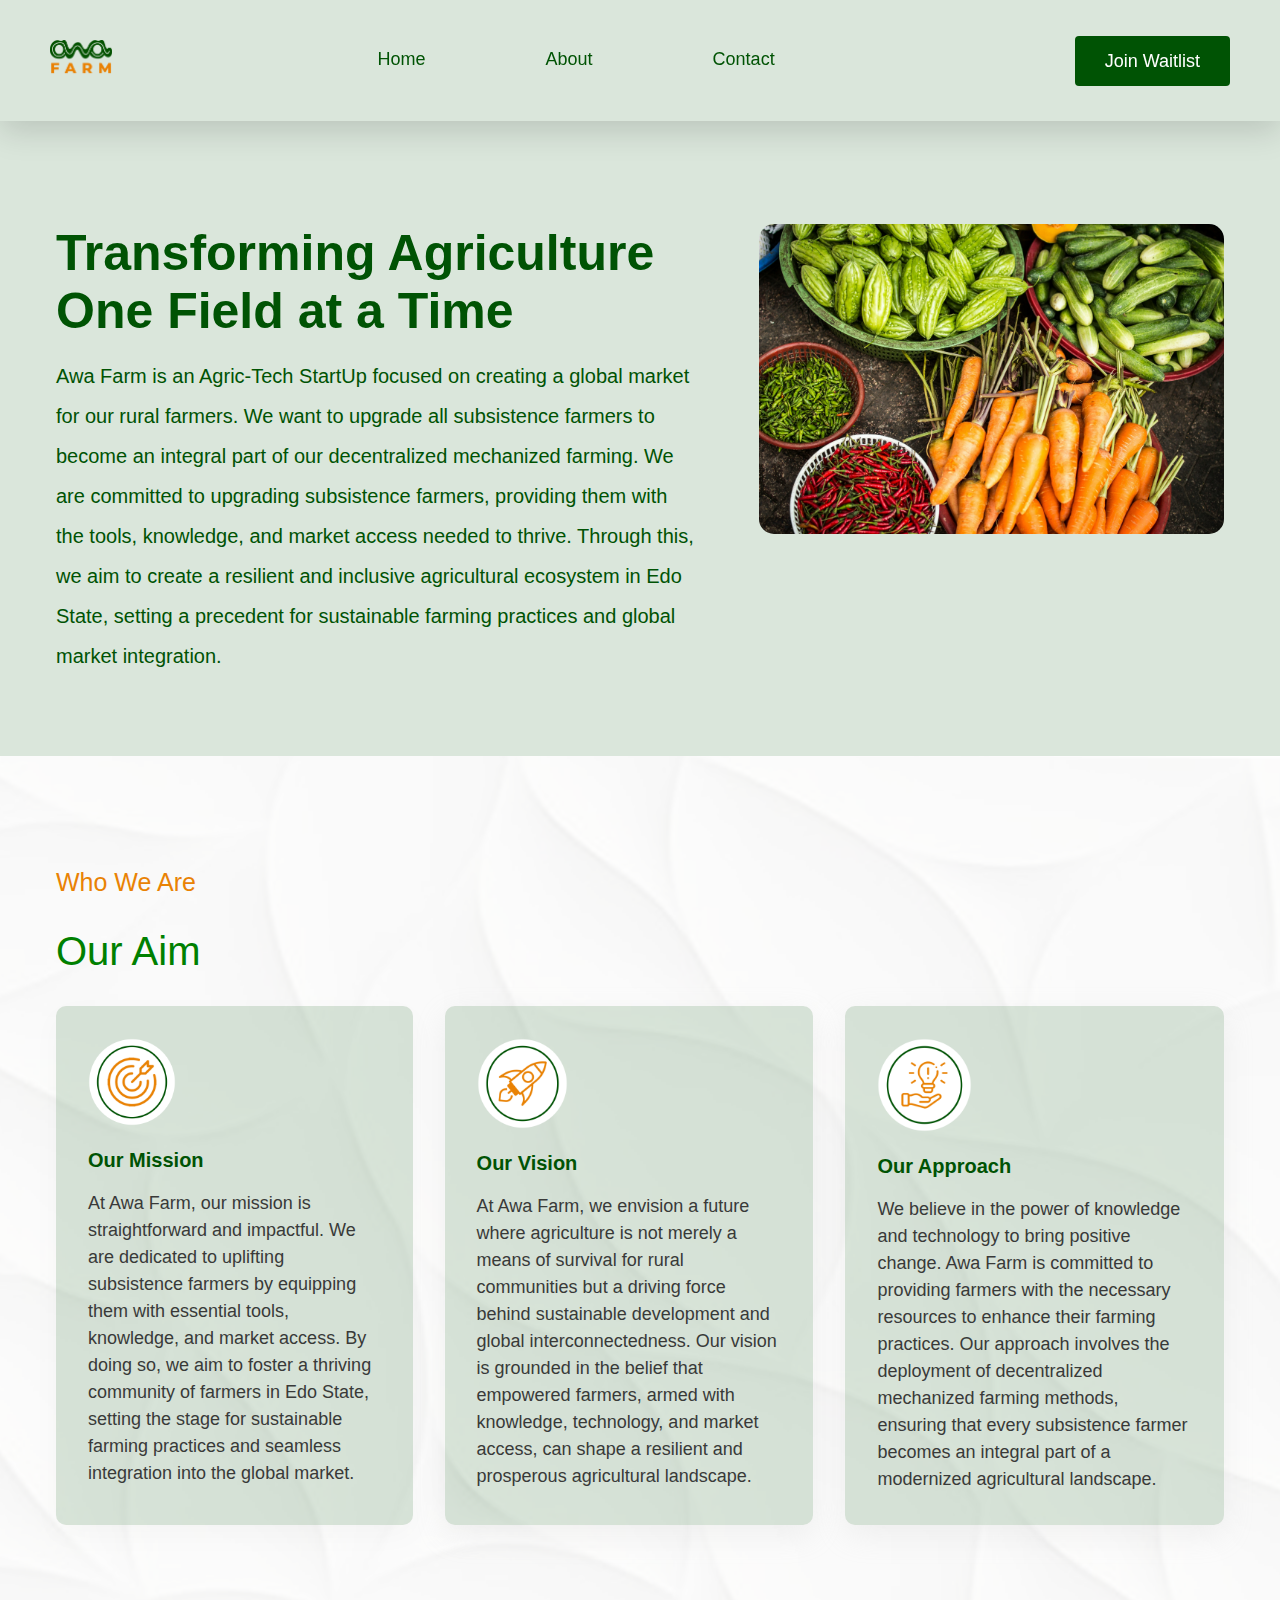
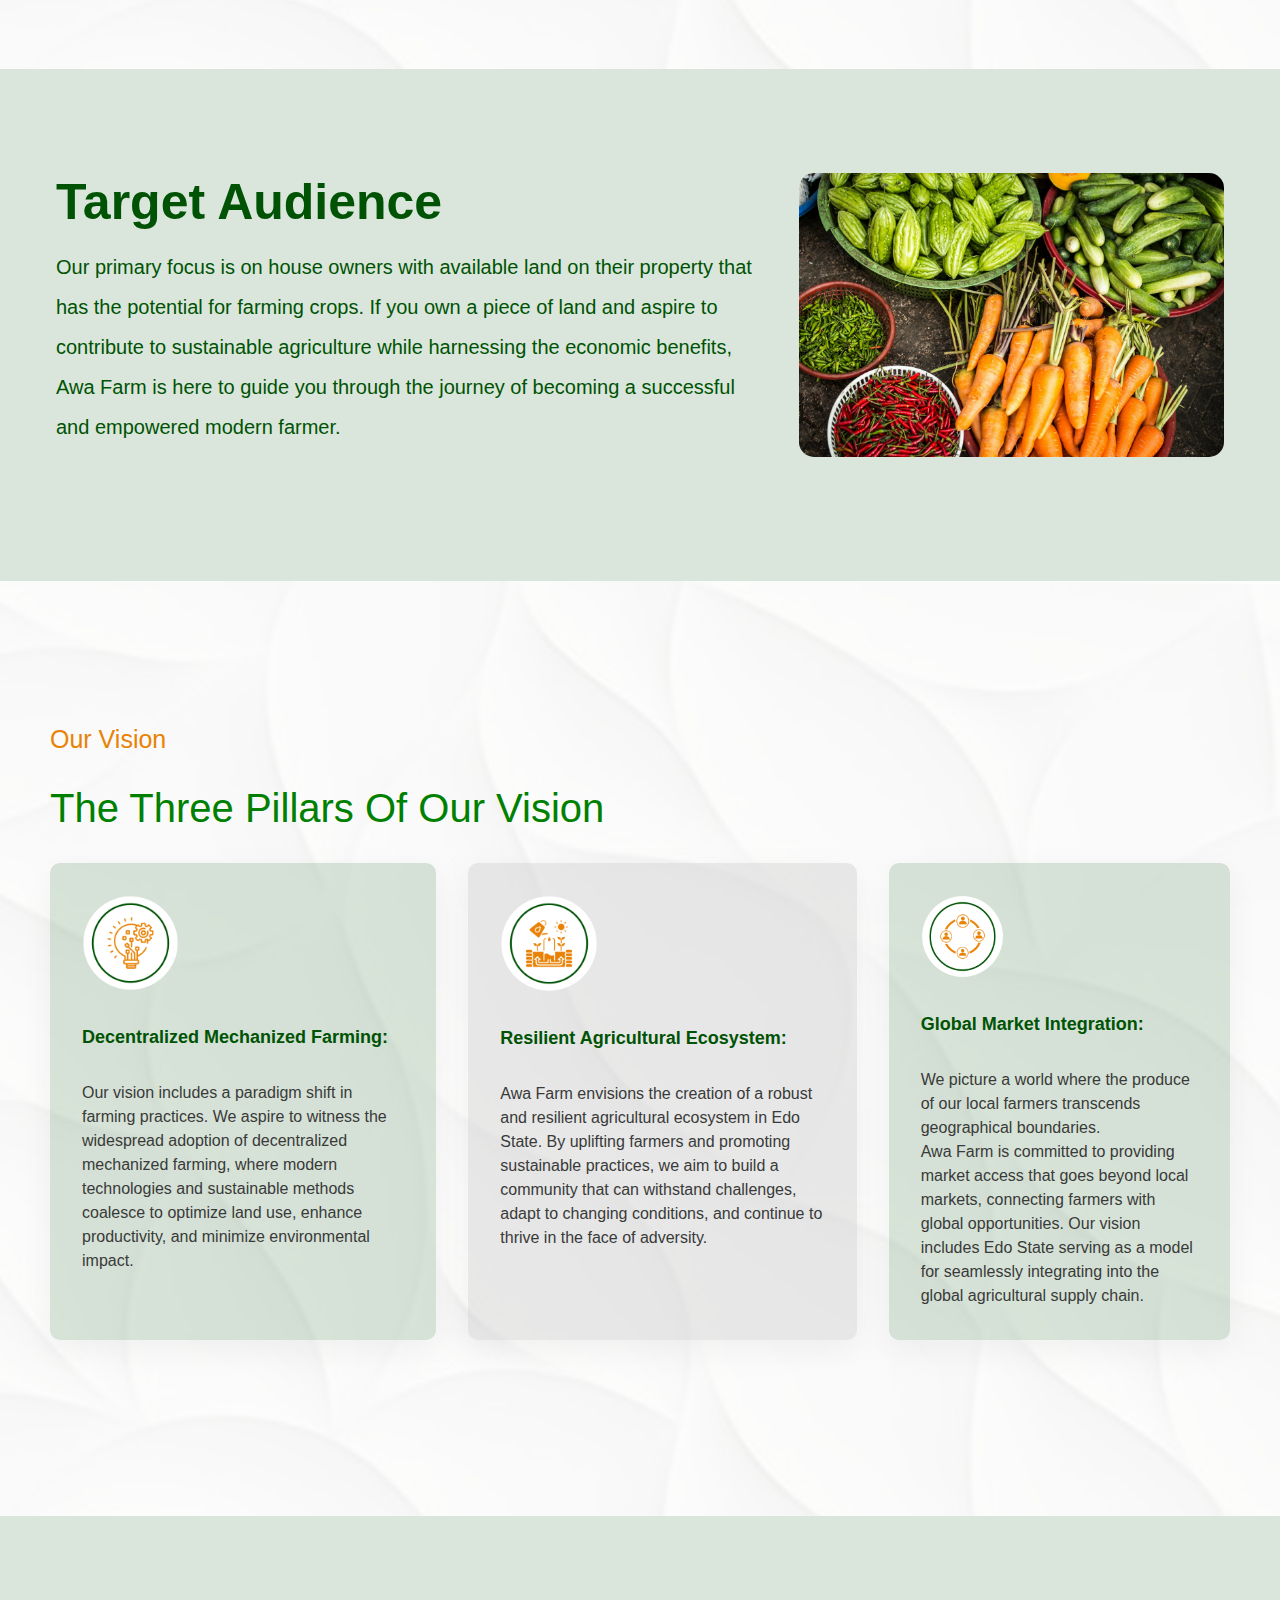
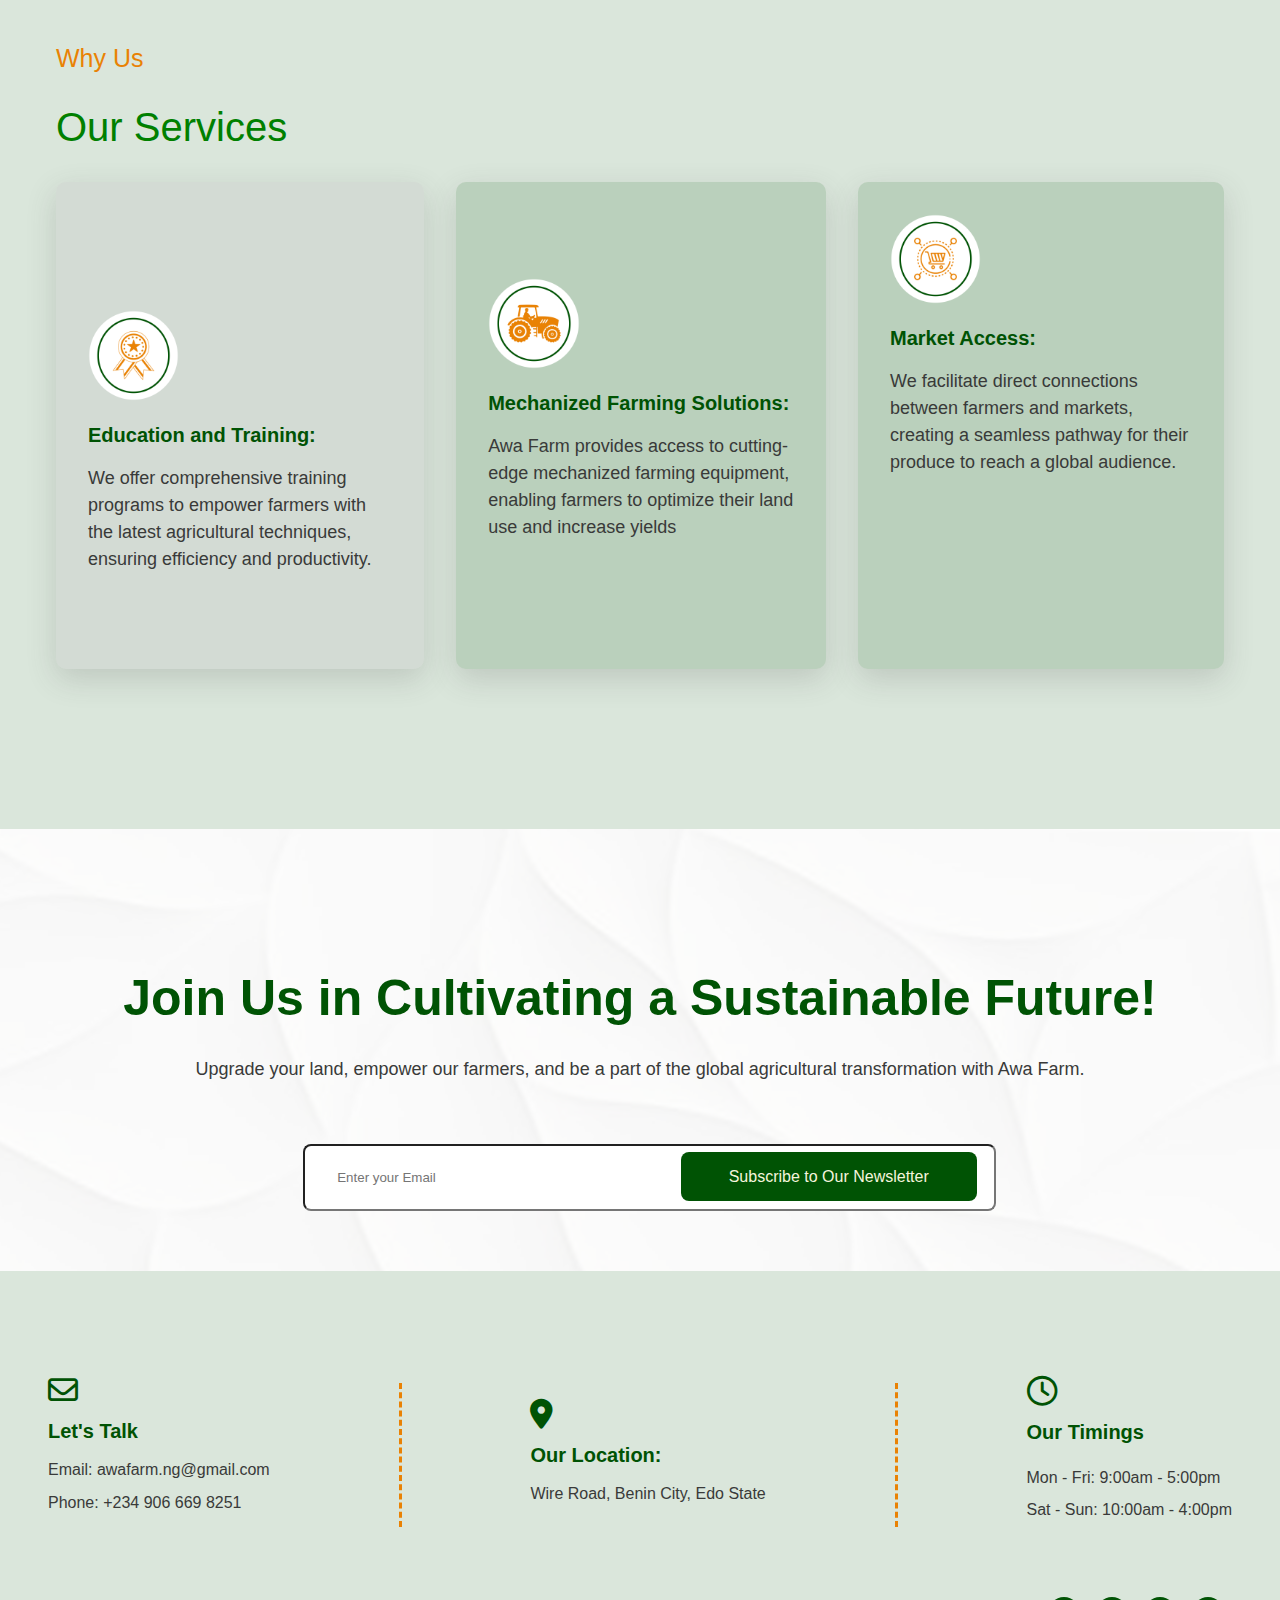
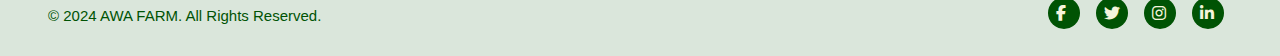
==== commit 37cfdde9: "updated" ====
--- a/index.html
+++ b/index.html
@@ -221,7 +221,7 @@
       <div class="services-flex">
         <div class="service-box1">
           <div class="service-icon">
-            <img src="./images/Education Icon.png" alt="" width="30%" />
+            <img src="./images/Education Icon.png" alt="" width="30%" style="margin-top: 2rem;"/>
           </div>
           <p class="service-box1-text">
             <span>Education and Training:</span> <br />
--- a/about.css
+++ b/about.css
@@ -40,7 +40,7 @@
    display: flex;
    flex-wrap: wrap;
    justify-content: space-between;
-   /* margin-top: -1rem; */
+   margin-top: -1rem;
 }
 
 
@@ -694,7 +694,7 @@
    .nav-container{
       display: flex;
       justify-content: space-between;
-      padding: 60px 50px 60px 50px;
+      padding: 60px 60px 60px 60px;
       align-items: center;
       flex-wrap: wrap;
       background-color: transparent;
@@ -779,7 +779,7 @@
 
 
    .nav-container{
-      padding: 20px 36px;
+      /* padding: 20px 36px; */
   }
 
   .ham-btn{
@@ -2222,7 +2222,7 @@
 
 @media (max-width: 430px) {
    .nav-container{
-      padding: 40px 60px;
+      padding: 40px 30px;
   }
 
   .ham-btn{
@@ -2240,13 +2240,13 @@
 
   .nav-links{
       position: absolute;
-      top: 100px;
+      top: 110px;
       flex-direction: column;
       left: 0;
       padding: 50px 0px;
       background: #c7c7c785;
       width: 100%;
-      height: 50vh;
+      height: 40vh;
   }
 
   .hide{
@@ -2254,8 +2254,6 @@
   }
 
   header nav a{
-      margin-bottom: 40px;
-      /* border: 1rem solid rgba(0, 0, 0, 0.021); */
       display: block;
       
   }
@@ -2268,7 +2266,7 @@
 
 
    .about-bio{
-      padding: 12rem 2rem 2rem 2rem;
+      padding: 8rem 2rem 2rem 2rem;
       background-color: #00530425;
   }
   
@@ -2738,12 +2736,116 @@
 }
 
 
-
-
-
-@media (max-width: 390px) {
+@media (max-width: 412px) {
+   .nav-container{
+      padding: 40px 30px;
+      }
+   
+   
+   .nav-container .nav-inner1{
+      display: flex;
+      flex-wrap: wrap;
+      justify-content: space-between;
+      /* margin-right: 1rem; */
+   }
+   
+   .nav-container .nav-inner2{
+      display: flex;
+      flex-wrap: wrap;
+      justify-content: space-between;
+   }
+   
+   
+   .nav-links{
+      display: flex;
+      justify-content: space-between;
+   }
+   
+   .ham-btn{
+      display: none;
+   }
+   
+   .ham-btn svg{
+      width: 30px;
+      height: 32px;
+   }
+   
+   .nav-container ul{
+      display: flex;
+      flex-wrap: wrap;
+   }
+   
+   .nav-container ul li{
+      list-style: none;
+   }
+   
+   .nav-container ul li a{
+      text-decoration: none;
+      color: #005304;
+      padding: 20px 40px;
+      font-weight: 700;
+      font-size: 18px;
+   }
+   
+   .nav-links ul li a:hover{
+      color: #e98204;
+      transition: 1s;
+   }
+   
+   .nav-container .navbtn-container {
+      margin-left: 2rem;
+   }
+   
+   .nav-container .navbtn-container .navbtn{
+      padding: 15px 30px;
+      color: white;
+      background-color: #005304;
+      text-decoration: none;
+      font-size: 18px;
+      border-radius: 4px;
+      font-weight: 700;
+   }
+   
+   .nav-container .navbtn-container .navbtn:hover{
+      padding: 15px 30px;
+      color: white;
+      background-color: #E98204;
+      text-decoration: none;
+      font-size: 18px;
+      border-radius: 8px;
+      transition: 1s;
+   }
+   
+   
+   .ham-btn{
+      display: block;
+      z-index: 999;
+      background: transparent;
+      border: none;
+   }
+   
+   .ham-btn svg{
+   width: 30px;
+   height: 32px;
+   margin-right: 2rem;
+   }
+   
+   .nav-links{
+      position: absolute;
+      top: 120px;
+      flex-direction: column;
+      left: 0;
+      padding: 50px 0px;
+      background: #c7c7c785;
+      width: 100%;
+      height: 40vh;
+   }
+}
+
+
+@media (max-width: 400px) {
   .nav-container{
-   padding: 40px 60px;
+   padding: 40px 30px;
    }
 
 
@@ -2787,7 +2889,7 @@
 .nav-container ul li a{
    text-decoration: none;
    color: #005304;
-   padding: 0px 40px;
+   padding: 10px 40px;
    font-weight: 700;
    font-size: 18px;
 }
@@ -2837,13 +2939,13 @@
 
 .nav-links{
    position: absolute;
-   top: 100px;
+   top: 110px;
    flex-direction: column;
    left: 0;
    padding: 50px 0px;
    background: #c7c7c785;
    width: 100%;
-   height: 50vh;
+   height: 40vh;
 }
 
 .hide{
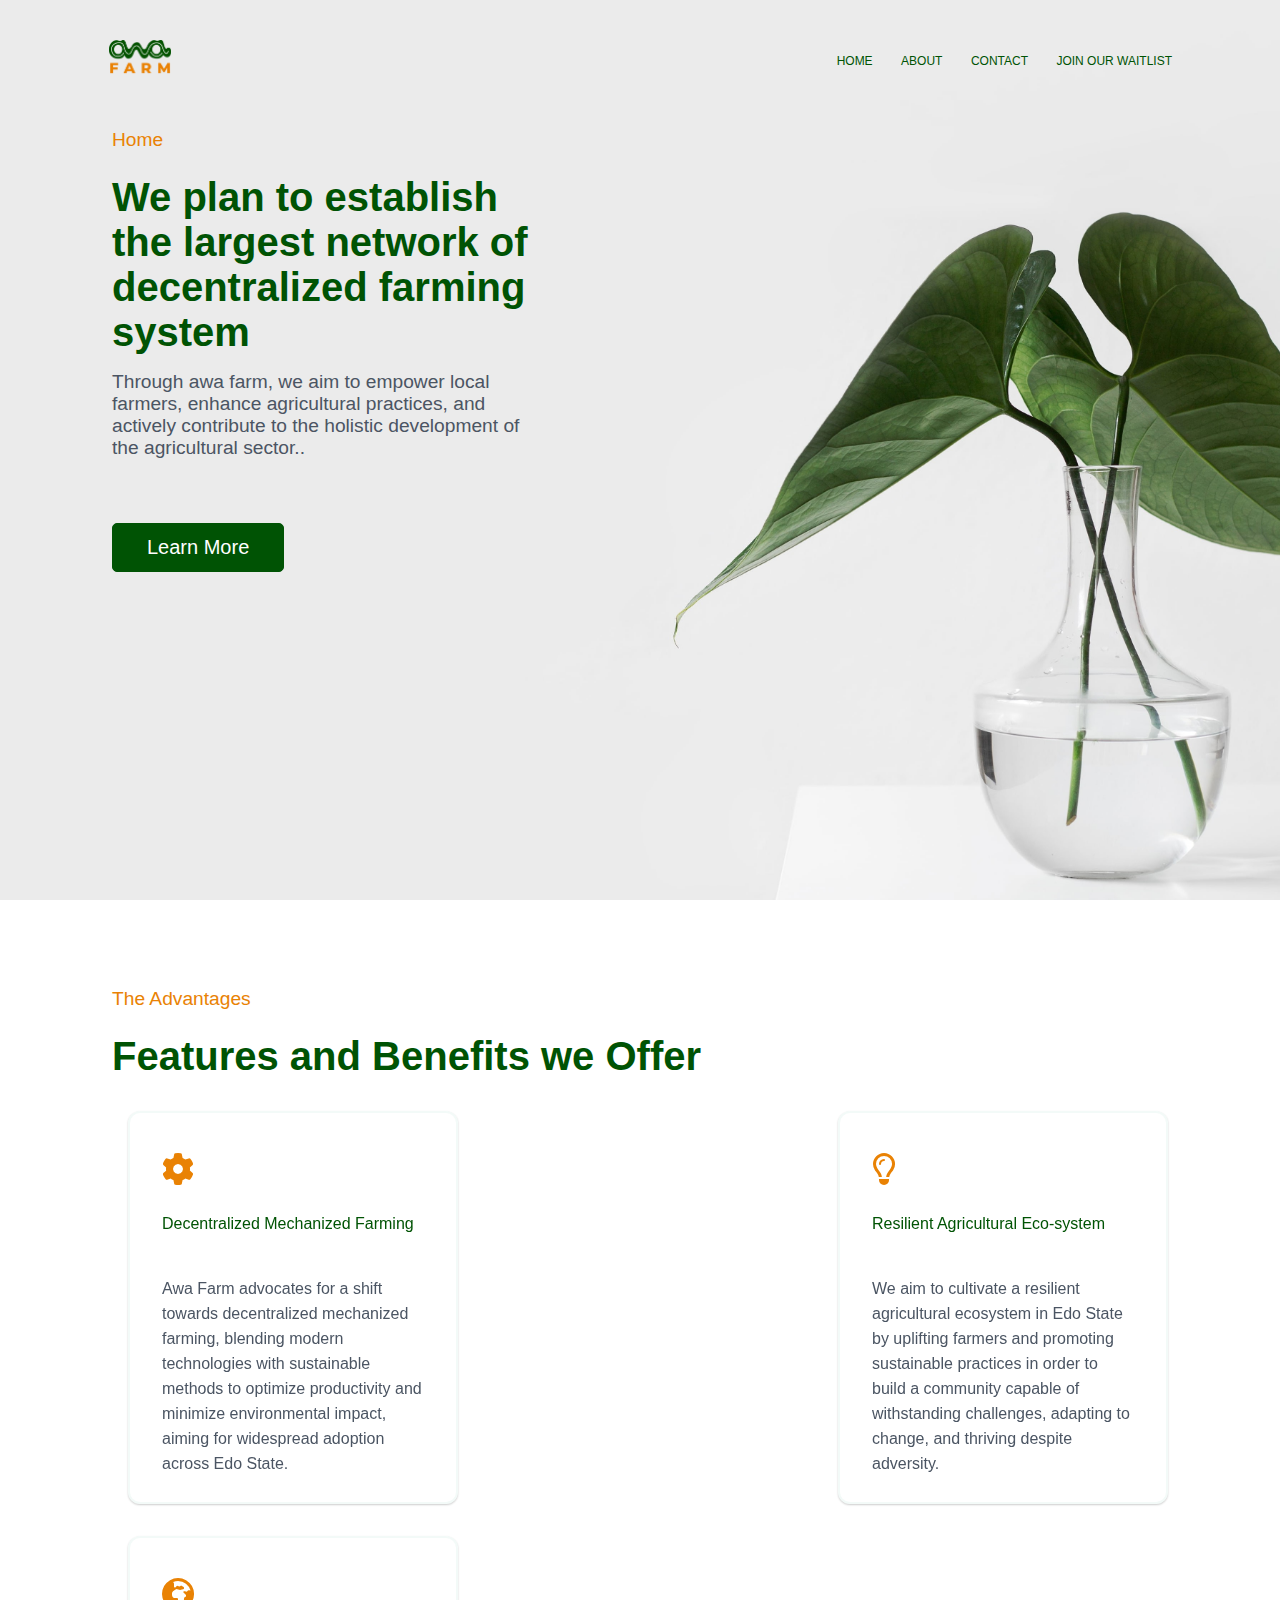
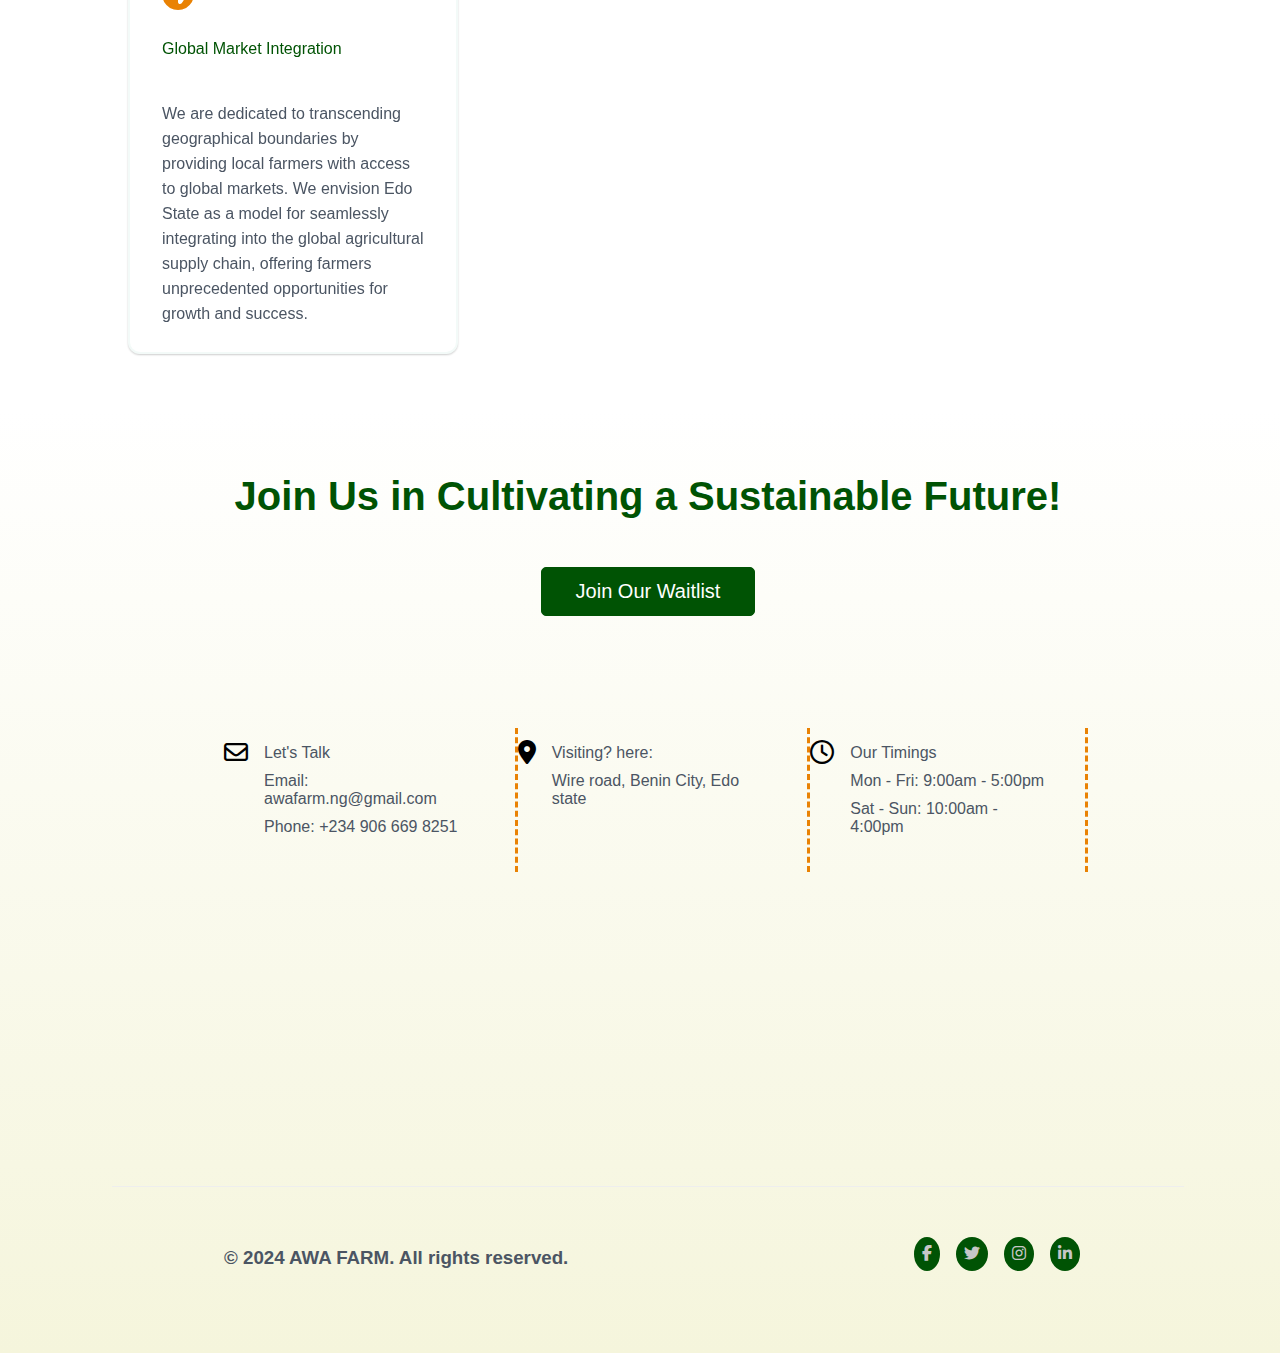
==== commit a08cbe15: "redesigned 2 pages completed for review" ====
--- a/index.html
+++ b/index.html
@@ -1,354 +1,155 @@
 <!DOCTYPE html>
-<html>
-  <head>
-    <meta charset="utf-8" />
-    <meta http-equiv="X-UA-Compatible" content="IE=edge" />
-    <title>About Us</title>
-    <meta name="viewport" content="width=device-width, initial-scale=1" />
-    <link rel="stylesheet" type="text/css" media="screen" href="about.css" />
-    <link rel="icon" type="image/x-icon" href="./images/Group 3.png" />
-    <link
-      rel="stylesheet"
-      href="https://cdnjs.cloudflare.com/ajax/libs/font-awesome/6.4.0/css/all.min.css"
-    />
-  </head>
-  <body>
-    <header id="home">
-      <div class="nav-container">
-        <div class="logo">
-          <img src="./images/Group 3.png" alt="">
+<html lang="en">
+    <head>
+        <meta charset="UTF-8">
+        <!-- <meta http-equiv="X-UA-Compatible" content="IE=edge"> -->
+        <meta name="viewport" content="width=device-width, initial-scale=1.0" />
+        <link rel="icon" type="image/x-icon" href="./images/AWA FARM 2.svg">
+        <link rel="stylesheet" href="style.css">
+        <link rel="stylesheet" href="https://cdnjs.cloudflare.com/ajax/libs/font-awesome/6.4.0/css/all.min.css" />
+        <title>AWA FARM</title>
+    </head>
+    <body>
+
+        
+            <div class="main">
+                <div class="bg-image">
+                    <nav id="navbar">
+                        <a href="./index.html" class="a"><img src="./images/Group 3.png"></a>
+                        <div class="nav-links" id="navLinks">
+                            <i class="fa fa-times" onclick="hideMenu()"></i>
+            
+                            <ul>
+                                <li><a href="./index.html">HOME</a></li>
+                                <li><a href="./about.html">ABOUT</a></li>
+                                <li><a href="#contact-us">CONTACT</a></li>
+                                <li><a href="#">JOIN OUR WAITLIST</a></li>
+                            </ul>
+                        </div>
+                        <i class="fa fa-bars" onclick="showMenu()"></i>
+                    </nav>
+            
+                    <!-- home box 1 -->
+                <section class="home1" id="home1">
+                    <div class="home1-text">
+                        <span>Home</span>
+                        <!-- <h1 class="grey">We plan to establish </h1>
+                        <h1 class="org">the largest netwSork of </h1>
+                        <h1 class="grey">decentralized farming system</h1> -->
+                        <h1 class="grey">We plan to establish the largest network of decentralized farming system</h1>
+                        <p>Through awa farm, we aim to empower local farmers, enhance agricultural practices, and actively contribute to the holistic development of the agricultural sector..</p>
+                        <a href="./about.html" class="home1-btn">Learn More</a>
+                    </div>
+
+                    <!-- <img src="images/farmiot.jpg" alt=""> -->
+                    <div class="imgdiv">
+                    </div>
+                </section>
+                <!-- home box 1 end -->
+            </div>
+            <!-- hero end -->
+
+            <section>
+                <div class="home2">
+
+                    
+                    <span>The Advantages</span>
+                    <h1>Features and Benefits we Offer</h1>
+               
+
+                    <div class="home2-row">
+                        <div class="home2-col">
+                            <div class="titlei"><i class="fa-solid fa-gear fa-2xl"></i></div>
+                            <p class="title">Decentralized Mechanized Farming</p>
+                            <p>Awa Farm advocates for a shift towards decentralized mechanized farming, blending modern technologies with sustainable methods to optimize productivity and minimize environmental impact, aiming for widespread adoption across Edo State.</p>
+                        </div>
+                        <div class="home2-col">
+                            <div class="titlei"><i class="fa-regular fa-lightbulb fa-2xl"></i></div>
+                            <p class="title">Resilient Agricultural Eco-system</p>
+                            <p>We aim to cultivate a resilient agricultural ecosystem in Edo State by uplifting farmers and promoting sustainable practices in order to build a community capable of withstanding challenges, adapting to change, and thriving despite adversity.</p>
+                        </div>
+                        <div class="home2-col">
+                            <div class="titlei">
+                                <i class="fa-solid fa-earth-africa fa-2xl"></i></div>
+                            <p class="title">Global Market Integration</p>
+                            <p>We are dedicated to transcending geographical boundaries by providing local farmers with access to global markets. We envision Edo State as a model for seamlessly integrating into the global agricultural supply chain, offering farmers unprecedented opportunities for growth and success.</p>
+                        </div>
+                        <!-- <div class="home2-col">
+                            <div class="titlei"><i class="fa-solid fa-road fa-2xl"></i></div>
+                            <p class="title">Efficient Distribution Channel</p>
+                            <p>There would be better establishment of trading routes both data and development driven, value addition and supply-chain linkages..</p>
+                        </div>
+                        <div class="home2-col">
+                            <div class="titlei"><i class="fa-solid fa-money-bill-trend-up fa-2xl"></i></div>
+                            <p class="title">Access to Market & Funding</p>
+                            <p>Farmers would gain better access to the bulk & consumer market via our platform. As well as various materials from fertilizers to finance.</p>
+                        </div>
+                        <div class="home2-col">
+                            <div class="titlei"><i class="fa-solid fa-truck-field fa-2xl"></i></div>
+                            <p class="title">Meeting Demand</p>
+                            <p>An efficient way to meet the rising demand.</p>
+                        </div> -->
+                    </div>
+
+                </div>
+            </section>
+
+            <section class="home3" id="contact-us">
+                <div class="home4-text">
+                    <!-- <span>Join us</span> -->
+                    <h1>Join Us in Cultivating a Sustainable Future!</h1>
+                    <a href="#" class="home1-btn">Join Our Waitlist</a>
+                </div>
+                
+                <section class="ft-2">
+                    <footer>
+                        <div class="footer-cont">
+                            <div class="footer-col1">
+                                <div class="footer-coli"><i class="fa-regular fa-envelope fa-xl"></i></div>
+                                <div class="footer-col">
+                                    <p>Let's Talk</p>
+                                    <p>Email: awafarm.ng@gmail.com</p>
+                                    <p>Phone: +234 906 669 8251</p>
+                                </div>
+                            </div>
+
+                            <div class="footer-col1">
+                                <div class="footer-coli"><i class="fa-solid fa-location-dot fa-xl"></i></div>
+                                <div class="footer-col">
+                                    <p>Visiting? here:</p>
+                                    <p>Wire road, Benin City, Edo state</p>
+                                </div>
+                            </div>
+
+                            <div class="footer-col1">
+                                <div class="footer-coli"><i class="fa-regular fa-clock fa-xl"></i></div>
+                                <div class="footer-col">
+                                    <p>Our Timings</p>
+                                    <p>Mon - Fri: 9:00am - 5:00pm</p>
+                                    <p>Sat - Sun: 10:00am - 4:00pm</p>
+                                </div>
+                            </div>
+                        </div>
+
+                    </footer>
+                </section>
+
+
+                <section class="ft">
+                    <div class="footer-cpr">
+                        <div><h3>&copy; 2024 AWA FARM. All rights reserved.</h3></div>
+
+                        <div class="socials">
+                            <div class="circle"><a><i class="fa-brands fa-facebook-f"></i></a></div>
+                            <div class="circle"><a><i class="fa-brands fa-twitter"></i></a></div>
+                            <div class="circle"><a><i class="fa-brands fa-instagram"></i></a></div>
+                            <div class="circle"><a><i class="fa-brands fa-linkedin-in"></i></a></div>
+                        </div>
+                    </div>
+                </section>
+            </section>
         </div>
-        <div class="nav-links hide">
-          <div class="nav-inner1">
-            <nav>
-              <ul>
-                <li><a href="#home">Home</a></li>
-                <li><a href="#about-us">About</a></li>
-                <li><a href="#contact-us">Contact</a></li>
-              </ul>
-            </nav>
-          </div>
 
-          <div class="nav-inner2">
-            <div class="search">
-              <a href="#"><i class="fa fab-search"></i></a>
-              <div class="navbtn-container">
-                <a href="./waitlist.html" class="navbtn">Join Waitlist</a>
-              </div>
-            </div>
-          </div>
-        </div>
-        
-        <button class="ham-btn">
-          <svg
-            xmlns="http://www.w3.org/2000/svg"
-            width="42"
-            height="40"
-            viewBox="0 0 18 12"
-          >
-            <path
-              id="ic_menu_24px"
-              d="M3,18H21V16H3Zm0-5H21V11H3ZM3,6V8H21V6Z"
-              transform="translate(-3 -6)"
-              fill="#005304"
-            />
-          </svg>
-        </button>
-      </div>
-    </header>
-
-    <!-- section 1 -->
-
-    <div class="about-bio" id="about-us">
-      <div class="about-bio-flex">
-        <div class="about-bio-text">
-          <p class="about-bio-tagline">
-            Transforming Agriculture One Field at a Time
-          </p>
-          <p class="about-bio-main">
-            Awa Farm is an Agric-Tech StartUp focused on creating a global
-            market for our rural farmers. We want to upgrade all subsistence
-            farmers to become an integral part of our decentralized mechanized
-            farming. We are committed to upgrading subsistence farmers,
-            providing them with the tools, knowledge, and market access needed
-            to thrive. Through this, we aim to create a resilient and inclusive
-            agricultural ecosystem in Edo State, setting a precedent for
-            sustainable farming practices and global market integration.
-          </p>
-        </div>
-        <div class="bio-image">
-          <img src="./images/vegetables.jpg" alt="" />
-        </div>
-      </div>
-    </div>
-
-    <!-- section 2 mission statement -->
-
-    <div class="mission-container">
-      <div class="mission-heading">
-        <p class="mission-tagline">Who We Are</p>
-        <p class="mission-title">Our Aim</p>
-      </div>
-      <div class="mission-flex">
-        <div class="mission-box1">
-          <div class="mission-icon">
-            <img src="./images/Mission Icon.png" alt="" width="30%" />
-          </div>
-          <p class="mission-box1-text">
-            <span>Our Mission</span> <br />
-            At Awa Farm, our mission is straightforward and impactful. We are
-            dedicated to uplifting subsistence farmers by equipping them with
-            essential tools, knowledge, and market access. By doing so, we aim
-            to foster a thriving community of farmers in Edo State, setting the
-            stage for sustainable farming practices and seamless integration
-            into the global market.
-          </p>
-        </div>
-        <div class="mission-box2">
-          <div class="mission-icon">
-            <img src="./images/Vision Icon.png" alt="" width="30%" />
-          </div>
-          <p class="mission-box1-text">
-            <span>Our Vision</span> <br />
-            At Awa Farm, we envision a future where agriculture is not merely a
-            means of survival for rural communities but a driving force behind
-            sustainable development and global interconnectedness. Our vision is
-            grounded in the belief that empowered farmers, armed with knowledge,
-            technology, and market access, can shape a resilient and prosperous
-            agricultural landscape.
-          </p>
-        </div>
-        <div class="mission-box3">
-          <div class="mission-icon">
-            <img src="./images/Icon 1.png" alt="" width="30%" />
-          </div>
-          <p class="mission-box1-text">
-            <span>Our Approach</span> <br />
-            We believe in the power of knowledge and technology to bring
-            positive change. Awa Farm is committed to providing farmers with the
-            necessary resources to enhance their farming practices. Our approach
-            involves the deployment of decentralized mechanized farming methods,
-            ensuring that every subsistence farmer becomes an integral part of a
-            modernized agricultural landscape.
-          </p>
-        </div>
-      </div>
-    </div>
-
-    <!-- section 3 target audience -->
-
-    <div class="target-bio">
-      <div class="bio-flex">
-        <div class="bio-text">
-          <p class="tagline">Target Audience</p>
-          <p class="bio-main">
-            Our primary focus is on house owners with available land on their
-            property that has the potential for farming crops. If you own a
-            piece of land and aspire to contribute to sustainable agriculture
-            while harnessing the economic benefits, Awa Farm is here to guide
-            you through the journey of becoming a successful and empowered
-            modern farmer.
-          </p>
-        </div>
-        <div class="target-bio-image">
-          <img src="./images/vegetables.jpg" alt="" />
-        </div>
-      </div>
-    </div>
-
-    <!-- section 4 pillars of vision -->
-
-    <div class="vision-container">
-      <div class="vision-heading">
-        <p class="vision-tagline">Our Vision</p>
-        <p class="vision-title">The Three Pillars Of Our Vision</p>
-      </div>
-      <div class="vision-flex">
-        <div class="vision-box1">
-          <div class="mission-icon">
-            <img src="./images/decentralized Icon.png" alt="" width="30%" />
-          </div>
-          <p class="vision-box1-text-title">
-            Decentralized Mechanized Farming:
-          </p>
-          <p class="vision-box1-text-inner">
-            Our vision includes a paradigm shift in farming practices. We aspire
-            to witness the widespread adoption of decentralized mechanized
-            farming, where modern technologies and sustainable methods coalesce
-            to optimize land use, enhance productivity, and minimize
-            environmental impact.
-          </p>
-        </div>
-        <div class="vision-box2">
-          <div class="mission-icon">
-            <img src="./images/eco-system icon.png" alt="" width="30%" />
-          </div>
-          <p class="vision-box1-text-title">
-            Resilient Agricultural Ecosystem:
-          </p>
-          <p class="vision-box1-text-inner">
-            Awa Farm envisions the creation of a robust and resilient
-            agricultural ecosystem in Edo State. By uplifting farmers and
-            promoting sustainable practices, we aim to build a community that
-            can withstand challenges, adapt to changing conditions, and continue
-            to thrive in the face of adversity.
-          </p>
-        </div>
-        <div class="vision-box3">
-          <div class="mission-icon">
-            <img src="./images/Global Icon.png" alt="" width="30%" />
-          </div>
-          <p class="vision-box1-text-title">Global Market Integration:</p>
-          <p class="vision-box1-text-inner">
-            We picture a world where the produce of our local farmers transcends
-            geographical boundaries. <br />
-            Awa Farm is committed to providing market access that goes beyond
-            local markets, connecting farmers with global opportunities. Our
-            vision includes Edo State serving as a model for seamlessly
-            integrating into the global agricultural supply chain.
-          </p>
-        </div>
-      </div>
-    </div>
-
-    <!-- section 5 services -->
-
-    <div class="services-container">
-      <div class="services-heading">
-        <p class="service-tagline">Why Us</p>
-        <p class="service-title">Our Services</p>
-      </div>
-      <div class="services-flex">
-        <div class="service-box1">
-          <div class="service-icon">
-            <img src="./images/Education Icon.png" alt="" width="30%" style="margin-top: 2rem;"/>
-          </div>
-          <p class="service-box1-text">
-            <span>Education and Training:</span> <br />
-            We offer comprehensive training programs to empower farmers with the
-            latest agricultural techniques, ensuring efficiency and
-            productivity.
-          </p>
-        </div>
-        <div class="service-box2">
-          <div class="service-icon">
-            <img src="./images/Mechanized Icon.png" alt="" width="30%" />
-          </div>
-          <p class="service-box1-text">
-            <span>Mechanized Farming Solutions:</span> <br />
-            Awa Farm provides access to cutting-edge mechanized farming
-            equipment, enabling farmers to optimize their land use and increase
-            yields
-          </p>
-        </div>
-        <div class="service-box3">
-          <div class="service-icon">
-            <img src="./images/Market access icon.png" alt="" width="30%" />
-          </div>
-          <p class="service-box1-text">
-            <span>Market Access: </span> <br />
-            We facilitate direct connections between farmers and markets,
-            creating a seamless pathway for their produce to reach a global
-            audience.
-          </p>
-        </div>
-      </div>
-    </div>
-
-    <div class="footer-banner">
-      <div class="footer-text-container">
-        <p class="footer-banner-title">
-          Join Us in Cultivating a Sustainable Future!
-        </p>
-        <p class="footer-banner-inner-text">
-          Upgrade your land, empower our farmers, and be a part of the global
-          agricultural transformation with Awa Farm.
-        </p>
-      </div>
-      <div class="footer-input">
-        <input type="text" placeholder="Enter your Email" />
-        <a href="" class="input-btn">Subscribe to Our Newsletter</a>
-      </div>
-    </div>
-
-    <section class="home3" id="contact-us">
-      <section class="ft-2">
-        <footer>
-          <div class="footer-cont">
-            <div class="">
-              <div class="footer-coli">
-                <i class="fa-regular fa-envelope fa-xl"></i>
-              </div>
-              <div class="">
-                <p class="footer-title">Let's Talk</p>
-                <p><a href="" class="footer-email">Email: awafarm.ng@gmail.com</a></p>
-                <p><a href="" class="footer-phonenumber">Phone: +234 906 669 8251</a></p>
-              </div>
-            </div>
-
-            <div class="divider"></div>
-
-            <div class="footer-cont2">
-              <div class="footer-coli">
-                <i class="fa-solid fa-location-dot fa-xl"></i>
-              </div>
-              <div class="">
-                <p class="footer-title">Our Location:</p>
-                <p class="footer-location">Wire Road, Benin City, Edo State</p>
-              </div>
-            </div>
-
-            <div class="divider"></div>
-
-            <div>
-              <div class="footer-coli">
-                <i class="fa-regular fa-clock fa-xl"></i>
-              </div>
-              <div class="">
-                <p class="footer-title">Our Timings</p>
-                <p class="footer-timings">Mon - Fri: 9:00am - 5:00pm</p>
-                <p class="footer-timings">Sat - Sun: 10:00am - 4:00pm</p>
-              </div>
-            </div>
-
-            <div class="divider3"></div>
-
-          </div>
-        </footer>
-      </section>
-
-      <section class="ft">
-        <div class="footer-cpr">
-          <div><h3>&copy; 2024 AWA FARM. All Rights Reserved.</h3></div>
-
-          <div class="socials">
-            <div class="circle">
-              <a href="https://www.facebook.com/profile.php?id=61555770253465&mibextid=kFxxJD"><i class="fa-brands fa-facebook-f"></i></a>
-            </div>
-            <div class="circle">
-              <a href="https://twitter.com/AwaFarm21366?t=G7XvKSkxdqZtiU41EkmjnQ&s=09"><i class="fa-brands fa-twitter"></i></a>
-            </div>
-            <div class="circle">
-              <a href="https://www.instagram.com/awafarm_ng?igsh=YTFva2xuYXl4aDVw"><i class="fa-brands fa-instagram"></i></a>
-            </div>
-            <div class="circle">
-              <a href="https://www.linkedin.com/company/awafarm-ng/"><i class="fa-brands fa-linkedin-in"></i></a>
-            </div>
-          </div>
-        </div>
-      </section>
-    </section>
-
-    <script type="module" src="/script.js">
-      var navLinks = document.getElementById("navLinks");
-
-      function showMenu(){
-          navLinks.style.right = "0";
-      }
-
-      function hideMenu(){
-          navLinks.style.right = "-200px";
-      }
-    </script>
-  </body>
-</html>
+        <script src="/script.js"></script>
+    </body>
+</html>--- a/style.css
+++ b/style.css
@@ -0,0 +1,604 @@
+* {
+    margin: 0; 
+    padding: 0;
+    font-family: ubuntu, sans-serif, ui-sans-serif, system-ui, -apple-system, BlinkMacSystemFont, "Segoe UI", Roboto, "Helvetica Neue", Arial, "Noto Sans", sans-serif, "Apple Color Emoji", "Segoe UI Emoji", "Segoe UI Symbol", "Noto Color Emoji";
+    box-sizing: border-box;
+    /* transition: 1s ease; */
+    scroll-behavior: smooth;
+}
+
+.main{ 
+    width: 100%;
+    /* height: 100vh; */
+    position: relative;
+    overflow: hidden;
+}
+
+.bg-image{
+    background-image: url(./images/wallpaperflare-cropped.jpg);
+    background-position: center;
+    background-size: cover;
+    width: 100%;
+    min-height: 100vh;
+    background-repeat: no-repeat;
+}
+
+nav {
+    display: flex;
+    padding-top: 2.5rem;
+    padding-bottom: 1rem;
+    justify-content: space-between;
+    align-items: center;
+    padding-left: 5rem;
+    padding-right: 6rem;
+    /* position: sticky; */
+    /* top: 0; Stick to the top of the viewport */
+    /* z-index: 100; Ensure the navbar is above other elements */
+    /* background-color: transparent;
+    transition: background-color 0.3s ease; */
+ }
+ 
+nav img {
+    width: 62px;
+    height: 37px;
+    margin-left: 1.8rem;
+ }
+ 
+.nav-links {
+    flex: 1;
+    text-align: right;
+ }
+ 
+.nav-links ul li {
+    list-style: none;
+    display: inline-block;
+    padding: 8px 12px;
+    position: relative;
+ }
+ 
+.nav-links ul li a {
+    color: #005304;
+    text-decoration: none;
+    font-size: 0.75rem;
+    /* font-family: Arial, Helvetica, sans-serif; */
+ }
+ 
+.nav-links ul li::after {
+    content: '';
+    width: 0%;
+    height: 2px;
+    background: #005304;
+    display: block;
+    margin:auto;
+    transition: 0.5s;
+ }
+ 
+ .nav-links ul li:hover::after{
+    width: 100%;
+ }
+
+ nav .fa {
+    display: none;
+ }
+
+/* .sticky {
+    position: fixed;
+    top: 0;
+    width: 100%;
+}
+
+.sticky + .content {
+    padding-top: 60px;
+} */
+
+
+
+
+ /* home box 1 */
+
+section {
+    padding: 1rem 6rem 1.5rem 7rem;
+}
+
+.home1{
+    display: flex;
+    position: relative;
+    width: 50%;
+    /* min-height: 70vh; */
+    align-items: center;
+    /* flex: 1; */
+    /* flex-wrap: wrap; */
+}
+
+.home1-text{
+    /* display: flex; */
+    /* flex-direction: column; */
+    /* justify-content: center; */
+    /* align-items: flex-start; */
+    /* width: 50%; */
+    /* overflow: hidden; */
+    padding: 1rem 0  1rem 0;
+}
+
+
+.home1 .home1-text span, .home2 span{
+    font-size: 1.2rem;
+    font-weight: 400;
+    color: #E98204;
+    /* padding-bottom: 2rem; */
+    /* animation-delay: 600s; */
+}
+
+.home1-text h1{
+    font-size: 2.5rem;
+    font-weight: 700;
+    color: #005304;
+    padding-bottom: 1rem;
+    padding-top: 1.5rem;
+    align-content: center;
+    display: flex;
+    flex-wrap: wrap;
+    /* animation-delay: 600s; */
+}
+
+.home1-text p{
+    font-size: 1.2rem;
+    font-weight: 400;
+    /* color: #005304; */
+    color: #4b5563;
+    padding-bottom: 1rem;
+    /* animation-delay: 600s; */
+}
+
+.home1-btn {
+    display: inline-block;
+    text-decoration: none;
+    border: 1px solid #fff;
+    padding: 12px 34px;
+    font-size: 20px;
+    background: transparent;
+    position: relative;
+    cursor: pointer;
+    background: #005304;
+    color: #fff;
+    margin-top: 3rem;
+    animation-delay: 600s;
+    /* font-weight: bold; */
+    border: 1px solid #005304;
+    border-radius: 5px;
+ }
+ 
+ .home1-btn:hover {
+    background: #296315;
+    border: 1px solid #000;
+    transition: 1s;
+ }
+
+
+/* .imgdiv{ */
+    /* background-color: red; */
+    /* width: 50%;
+    overflow: hidden;
+    padding: 2rem; */
+    /* text-wrap: wrap; */
+/* } */
+
+@media(max-width: 700px) {
+    .bg-image{
+        background: linear-gradient(#ebebeb,#d8edd9);
+        /* background: linear-gradient(to right, #4eb1b8, #007c07); */
+        transition: background-color 400s ease; 
+        background-size: auto;
+    }
+
+    section {
+        padding: 16px 40px;
+    }
+
+    nav{
+        padding: 16px 40px 0 20px;
+    }
+
+    .home1-text h1{
+        font-size: 20px;
+        padding-bottom: 16px;
+        padding-top: 20px;
+        
+    }
+    .home1{
+        width: 100%;
+    }
+ 
+    .home1-text{
+        padding: 16px 0  0 0;
+        align-items: center;
+        text-align: center;
+    }
+
+    .home1-text p{
+        font-size: 16px;
+        padding-bottom: 14px;
+    }
+
+    .home1-btn{
+        align-items: center;
+        margin-top: 20px;
+    }
+
+    .nav-links ul li {
+        display: block;
+    }
+ 
+    .nav-links {
+        position: absolute;
+        background: #005304;
+        height: 100vh;
+        width: 200px;
+        top: 0;
+        right: -300px;
+        text-align: left;
+        z-index: 2;
+        transition: 1s;
+    }
+ 
+    .nav-links ul {
+        padding: 30px;
+    }
+
+    .nav-links ul li a {
+        color: #fff;
+    }
+    nav .fa {
+        display: block;
+        color: #d3d0d0;
+        margin: 10px;
+        font-size: 22px;
+        cursor: pointer;
+    }
+ }
+ 
+
+/* home2 */
+.home2{
+    height: auto;
+    width: 100%;
+    background-color: #fff;
+    padding-top: 4.5rem;
+    margin-bottom: 1rem;
+}
+
+
+/* .home2 span{
+    
+} */
+
+.home2 h1{
+    font-size: 2.5rem;
+    font-weight: 700;
+    color: #005304;
+    padding-bottom: 1rem;
+    padding-top: 1.5rem;
+    align-content: center;
+    display: flex;
+    flex-wrap: wrap;
+    /* animation-delay: 600s; */
+}
+
+.home2-row{
+    display: flex;
+    flex-wrap: wrap;
+    justify-content: space-between;
+    /* width: 100%; */
+    /* padding: 1rem 6rem 1.5rem 7rem; */
+}
+
+.home2-col{
+    /* flex: 0 0 calc(33.333% - 32px); */
+    flex: 0 0 330px;
+    flex-wrap: wrap;
+    /* width: 100%; */
+    padding: 32px 32px 10px 32px;
+    border-radius: 0.75rem;
+    box-sizing: border-box;
+    /* box-shadow: #005304; */
+    /* --tw-bg-opacity: 1; */
+    /* background-color: rgb(251 252 248 / var(--tw-bg-opacity)); */
+    border:2px solid rgba(220, 241, 234, 0.342);
+    backdrop-filter: blur(30px);
+    box-shadow: 0px 1px 2px 0px rgb(0 0 0 / .2); /* shadow alt 0 1px 3px 0 rgb(0 0 0 / .1)/ 0 0 10px rgba(0,0,0,.2)*/
+    margin: 1rem;
+}
+
+.home2-col p{
+    padding-bottom: 1rem;
+    color: #4b5563;
+    line-height: 25px;
+} 
+
+.home2-col .titlei{
+    padding: 1rem 0;
+    margin-bottom: 1rem;
+}
+
+.home2-col .title{
+    color: #005304;
+    margin-bottom: 1.5rem;
+}
+
+.home2-col i{
+    color: #e98204;
+}
+
+
+/* waitlist */
+.home4-text{
+    align-content: center;
+    text-align: center;
+}
+
+/* .home4-text span{
+    font-size: 1.2rem;
+    font-weight: 400;
+    color: #E98204;
+    padding-bottom: 2rem;
+} */
+
+.home4-text h1{
+    font-size: 2.5rem;
+    font-weight: 700;
+    color: #005304;
+    /* padding-bottom: 5rem; */
+    padding-top: 3rem;
+}
+
+.home4-text .home4-btn{
+    display: inline-block;
+    text-decoration: none;
+    border: 1px solid #fff;
+    padding: 12px 34px;
+    font-size: 20px;
+    background: transparent;
+    position: relative;
+    cursor: pointer;
+    background: #005304;
+    color: #fff;
+    margin-top: 3rem;
+    animation-delay: 600s;
+    /* font-weight: bold; */
+    border: 1px solid #005304;
+    border-radius: 5px;
+ }
+
+ /* .home4-btn:hover {
+    background: #566e4d;
+    border: 1px solid #000;
+    transition: 1s;
+ } */
+
+
+/* footer */
+
+.footer-cpr {
+    color: #c7c7c7;
+    display: flex;
+    flex-wrap: wrap;
+    justify-content: space-between;
+    /* padding: 1rem 0; */
+    margin: 1rem 0;
+}
+
+.footer-cpr .socials{
+    display: flex;
+    justify-content: center;
+    align-items: center;
+    /* padding: 1rem 0; */
+}
+
+.footer-cpr .socials .circle{
+    background-color: #005304;
+    border-radius: 50%;
+    padding: 0.5rem;
+    margin: 0 0.5rem;
+    cursor: pointer;
+}
+
+.ft{
+    border-top: 1px solid #eee;
+}
+
+.footer-cont{
+    display: flex;
+    /* flex-wrap: wrap; */
+    justify-content: space-between;
+    align-items: center;
+    margin-top: 5rem;
+    /* padding: 1rem 0; */
+}
+
+.footer-col1{
+    padding: 1rem 0;
+    margin: 1rem 0;
+    display: flex;
+    /* flex-wrap: wrap; */
+    border-right: 3px dashed #e98204;
+    height: 9rem;
+}
+
+.footer-col{
+    margin-right: 2rem;
+    margin-left: 1rem;
+}
+
+.footer-col p{
+    color: #4b5563;
+    margin-bottom: 10px;
+
+}
+
+footer{
+    min-height: 50vh;
+}
+
+.home3{
+    background: linear-gradient(to bottom, rgb(255, 255, 255), beige);
+    
+}
+
+@media(max-width: 700px){
+    .footer-cont{
+        flex-direction: column;
+        align-items: center;
+    }
+
+    .footer-col1{
+        border-right: none;
+        height: auto;
+        width: 100%;
+    }
+}
+
+/* about page */
+/* #home1-about{
+    height: 100vh;
+} */
+#home1-about .home1-text h1 {
+    font-size: 47px;
+    font-weight: 700;
+    padding-top: 1.5rem;
+    line-height: 65px;
+}
+
+#home1-about p, h2, h3{
+    /* font-size: 2.5rem; */
+    /* font-weight: 700; */
+    /* color: #005304; */
+    padding-bottom: 1rem;
+    padding-top: 1.5rem;
+    align-content: center;
+    line-height: 30px;
+    color: #4b5563;
+}
+
+.about-content{
+    background: linear-gradient(to left, rgb(255, 255, 255), rgba(245, 245, 224, 0.445));
+}
+
+.cont{
+    padding: 1rem 6rem 1.5rem 6rem;
+    display: flex;
+    /* flex-wrap: wrap; */
+    justify-content: space-between;
+    /* margin-top: 2rem; */
+    padding-top: 7rem;
+    /* background: linear-gradient(to bottom, rgb(255, 255, 255), beige); */
+}
+
+/* .cont:nth-of-type(even){
+    padding: 1rem 0 1.5rem 7rem; 
+}
+
+.cont:nth-of-type(odd){
+    padding: 1rem 6rem 1.5rem 7rem; 
+} */
+
+
+.aboutsec{
+    width:100%;
+    /* margin-right: 2rem; */
+    height: 70vh;
+    text-align: center;
+    align-items: center;
+}
+
+.cont .aboutsec:nth-of-type(even){
+    margin-left: 4rem;
+    margin-top: 3rem;
+    /* padding: 1rem 0 1.5rem 7rem; */
+}
+
+.cont .aboutsec:nth-of-type(odd){
+    margin-right: 2rem;
+    margin-top: 3rem;
+    /* padding: 1rem 6rem 1.5rem 7rem; */
+    
+}
+
+.aboutsec h1{
+    font-size: 50px;
+    font-weight: bold;
+    color: #005304;
+    margin-bottom: 1rem;
+}
+
+.aboutsec p{
+    font-size: 23px;
+    font-weight: 500;
+    color: #005304;
+    line-height: 2;
+    margin-bottom: 2rem;
+}
+
+.aboutsec-img img{
+    width: 500px;
+    height: 446px;
+    border-radius: 10px;
+}
+
+@media(max-width: 700px){
+    #home1-about .home1-text h1{
+        font-size: 48px;
+        padding-bottom: 16px;
+        padding-top: 20px;
+    }
+
+    .cont{
+        padding: 40px 20px 0 20px;
+        align-items: center;
+        /* padding-top: 60px; */
+        /* height: auto; */
+    }
+
+
+    .cont:nth-of-type(odd){
+        flex-direction: column;
+
+    }
+
+    .cont:nth-of-type(even){
+        flex-direction: column-reverse;
+    }
+    
+
+    .aboutsec{
+        height: auto;
+    }
+
+    .aboutsec h1{
+        font-size: 35px;
+        font-weight: bold;
+        color: #005304;
+        margin-bottom: 24px;
+    }
+
+    .aboutsec p{
+        font-size: 20px;
+        font-weight: 500;
+        color: #005304;
+        line-height: 30px;
+        margin-bottom: 30px;
+    }
+
+    .cont .aboutsec{
+        padding: 30px;
+    }
+
+    .cont .aboutsec:nth-of-type(even) {
+        margin-left: 0;
+    }
+
+    .aboutsec-img img{
+        width: 300px;
+        height: 250px;
+        border-radius: 10px;
+    }
+}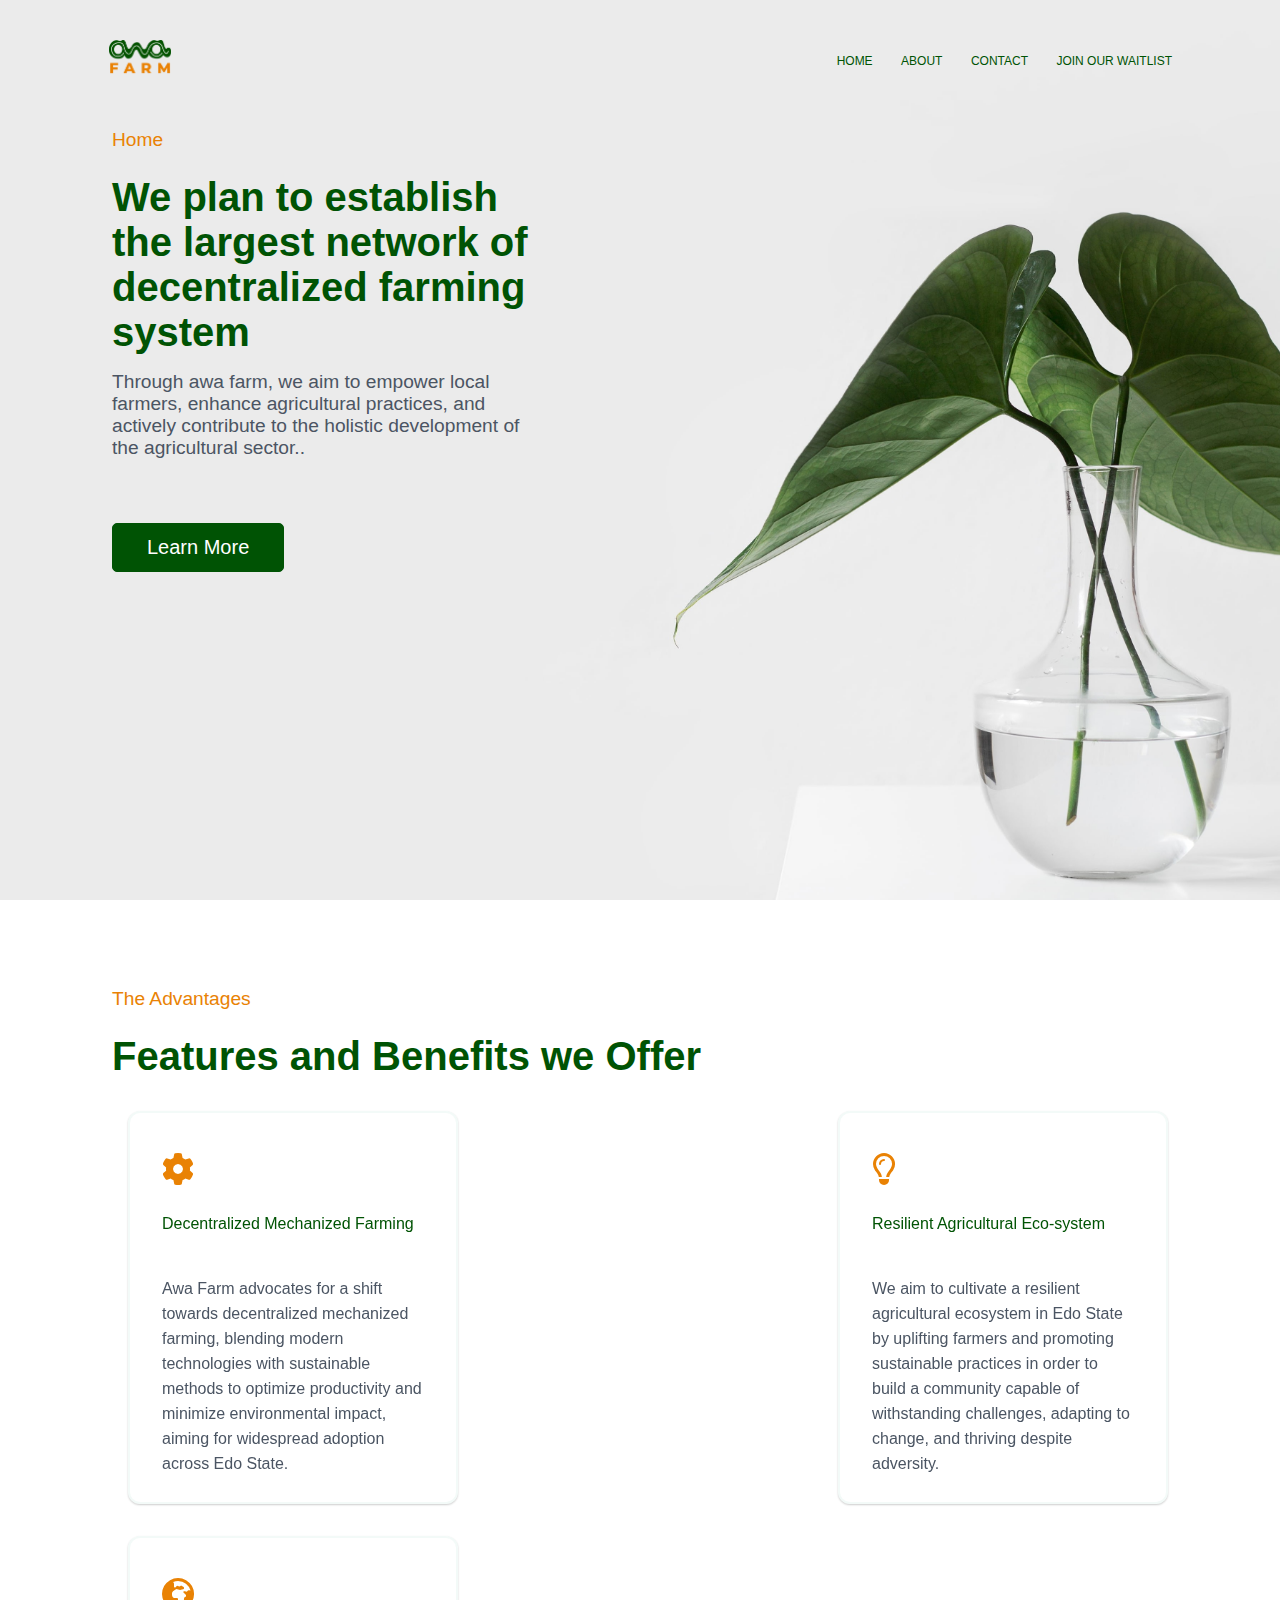
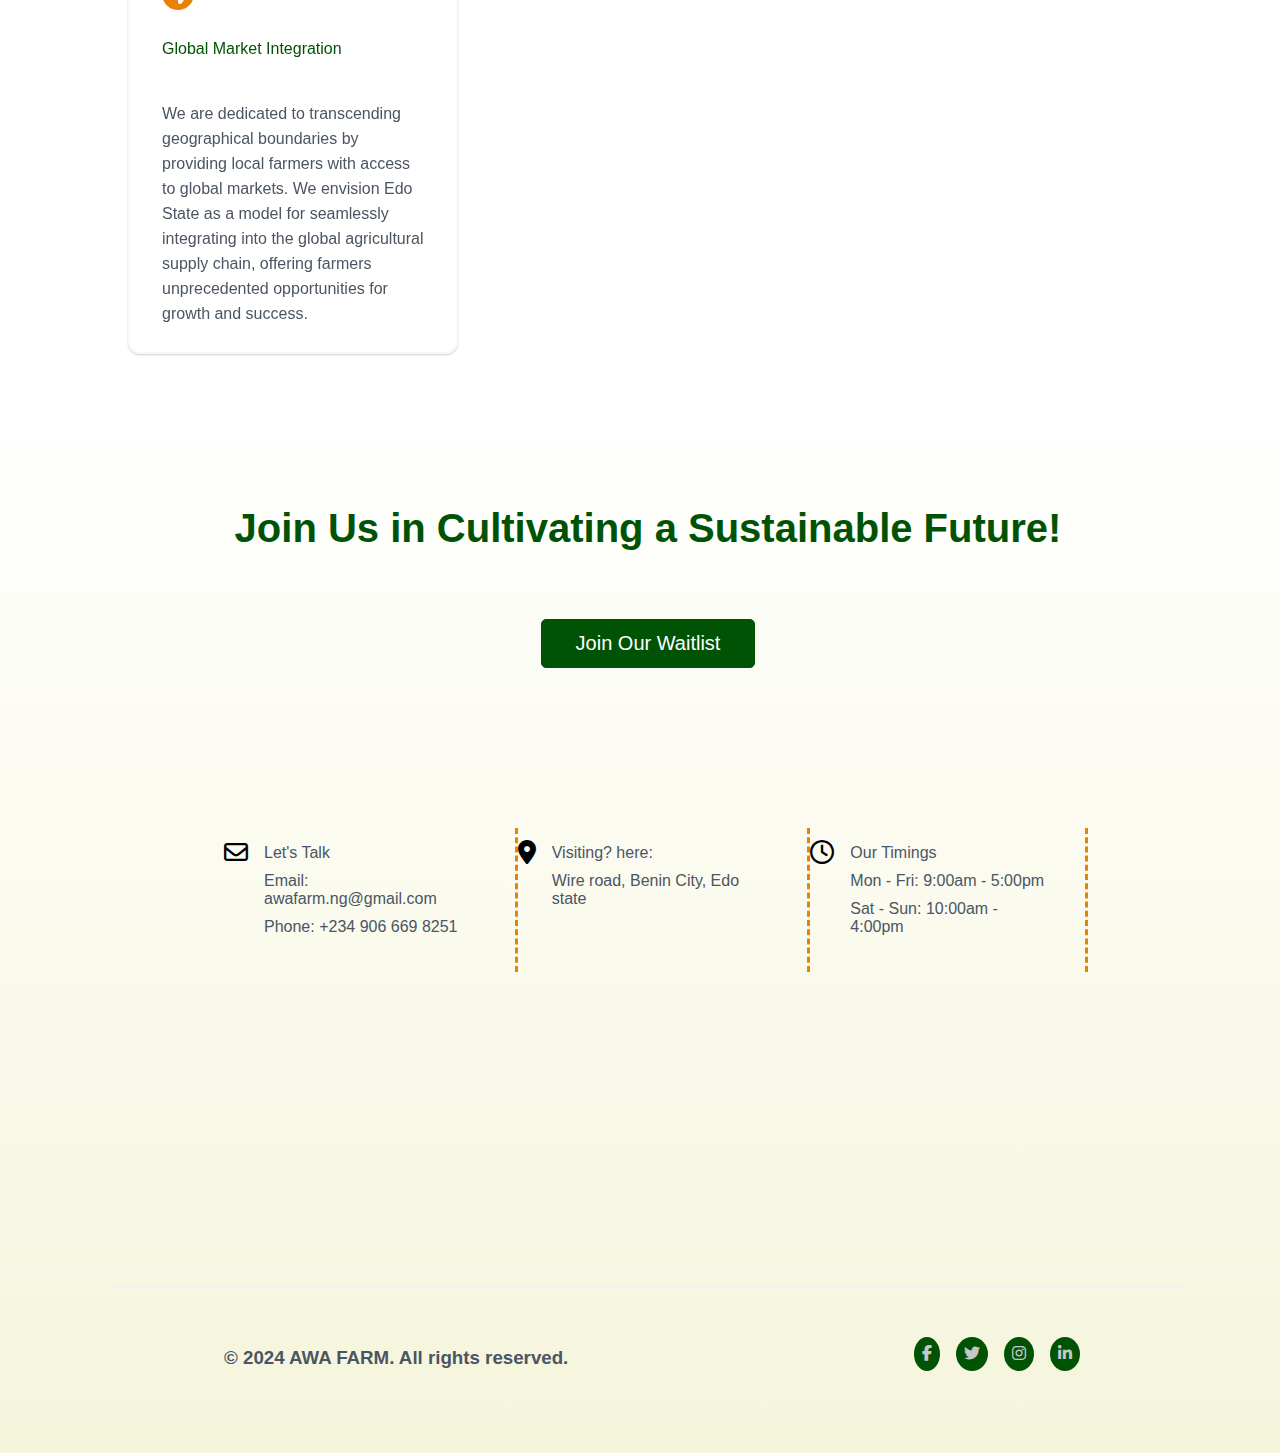
==== commit 5ee3035f: "minor responsive fixes: aboutsec majorly" ====
--- a/index.html
+++ b/index.html
@@ -23,7 +23,7 @@
                                 <li><a href="./index.html">HOME</a></li>
                                 <li><a href="./about.html">ABOUT</a></li>
                                 <li><a href="#contact-us">CONTACT</a></li>
-                                <li><a href="#">JOIN OUR WAITLIST</a></li>
+                                <li><a href="https://airtable.com/appOznz7GnOWjkWK6/pagUuRRgFPoFnancM/form">JOIN OUR WAITLIST</a></li>
                             </ul>
                         </div>
                         <i class="fa fa-bars" onclick="showMenu()"></i>
@@ -98,7 +98,7 @@
                 <div class="home4-text">
                     <!-- <span>Join us</span> -->
                     <h1>Join Us in Cultivating a Sustainable Future!</h1>
-                    <a href="#" class="home1-btn">Join Our Waitlist</a>
+                    <a href="https://airtable.com/appOznz7GnOWjkWK6/pagUuRRgFPoFnancM/form" class="home1-btn">Join Our Waitlist</a>
                 </div>
                 
                 <section class="ft-2">
--- a/style.css
+++ b/style.css
@@ -334,6 +334,7 @@
 .home4-text{
     align-content: center;
     text-align: center;
+    padding-bottom: 3rem;
 }
 
 /* .home4-text span{
@@ -347,8 +348,8 @@
     font-size: 2.5rem;
     font-weight: 700;
     color: #005304;
-    /* padding-bottom: 5rem; */
-    padding-top: 3rem;
+    padding-bottom: 20px;
+    padding-top: 5rem;
 }
 
 .home4-text .home4-btn{
@@ -448,12 +449,18 @@
     .footer-cont{
         flex-direction: column;
         align-items: center;
+        margin-top: 20px;
     }
 
     .footer-col1{
         border-right: none;
         height: auto;
         width: 100%;
+        margin: 0;
+    }
+
+    .home4-text{
+        padding-bottom: 30px;
     }
 }
 
@@ -480,7 +487,7 @@
 }
 
 .about-content{
-    background: linear-gradient(to left, rgb(255, 255, 255), rgba(245, 245, 224, 0.445));
+    background: linear-gradient(to left, rgb(255, 255, 255), rgba(245, 245, 224, 0.61), rgba(245, 245, 224, 0.61));
 }
 
 .cont{
@@ -581,7 +588,7 @@
     }
 
     .aboutsec p{
-        font-size: 20px;
+        font-size: 17px;
         font-weight: 500;
         color: #005304;
         line-height: 30px;
@@ -589,11 +596,20 @@
     }
 
     .cont .aboutsec{
-        padding: 30px;
+        padding: 20px;
     }
 
     .cont .aboutsec:nth-of-type(even) {
         margin-left: 0;
+        padding-top: 0;
+        margin-top: 2rem
+    }
+
+    .cont .aboutsec:nth-of-type(odd) {
+        margin-left: 0;
+        padding-top: 0;
+        margin-top: 2rem;
+        margin-right: 0
     }
 
     .aboutsec-img img{
